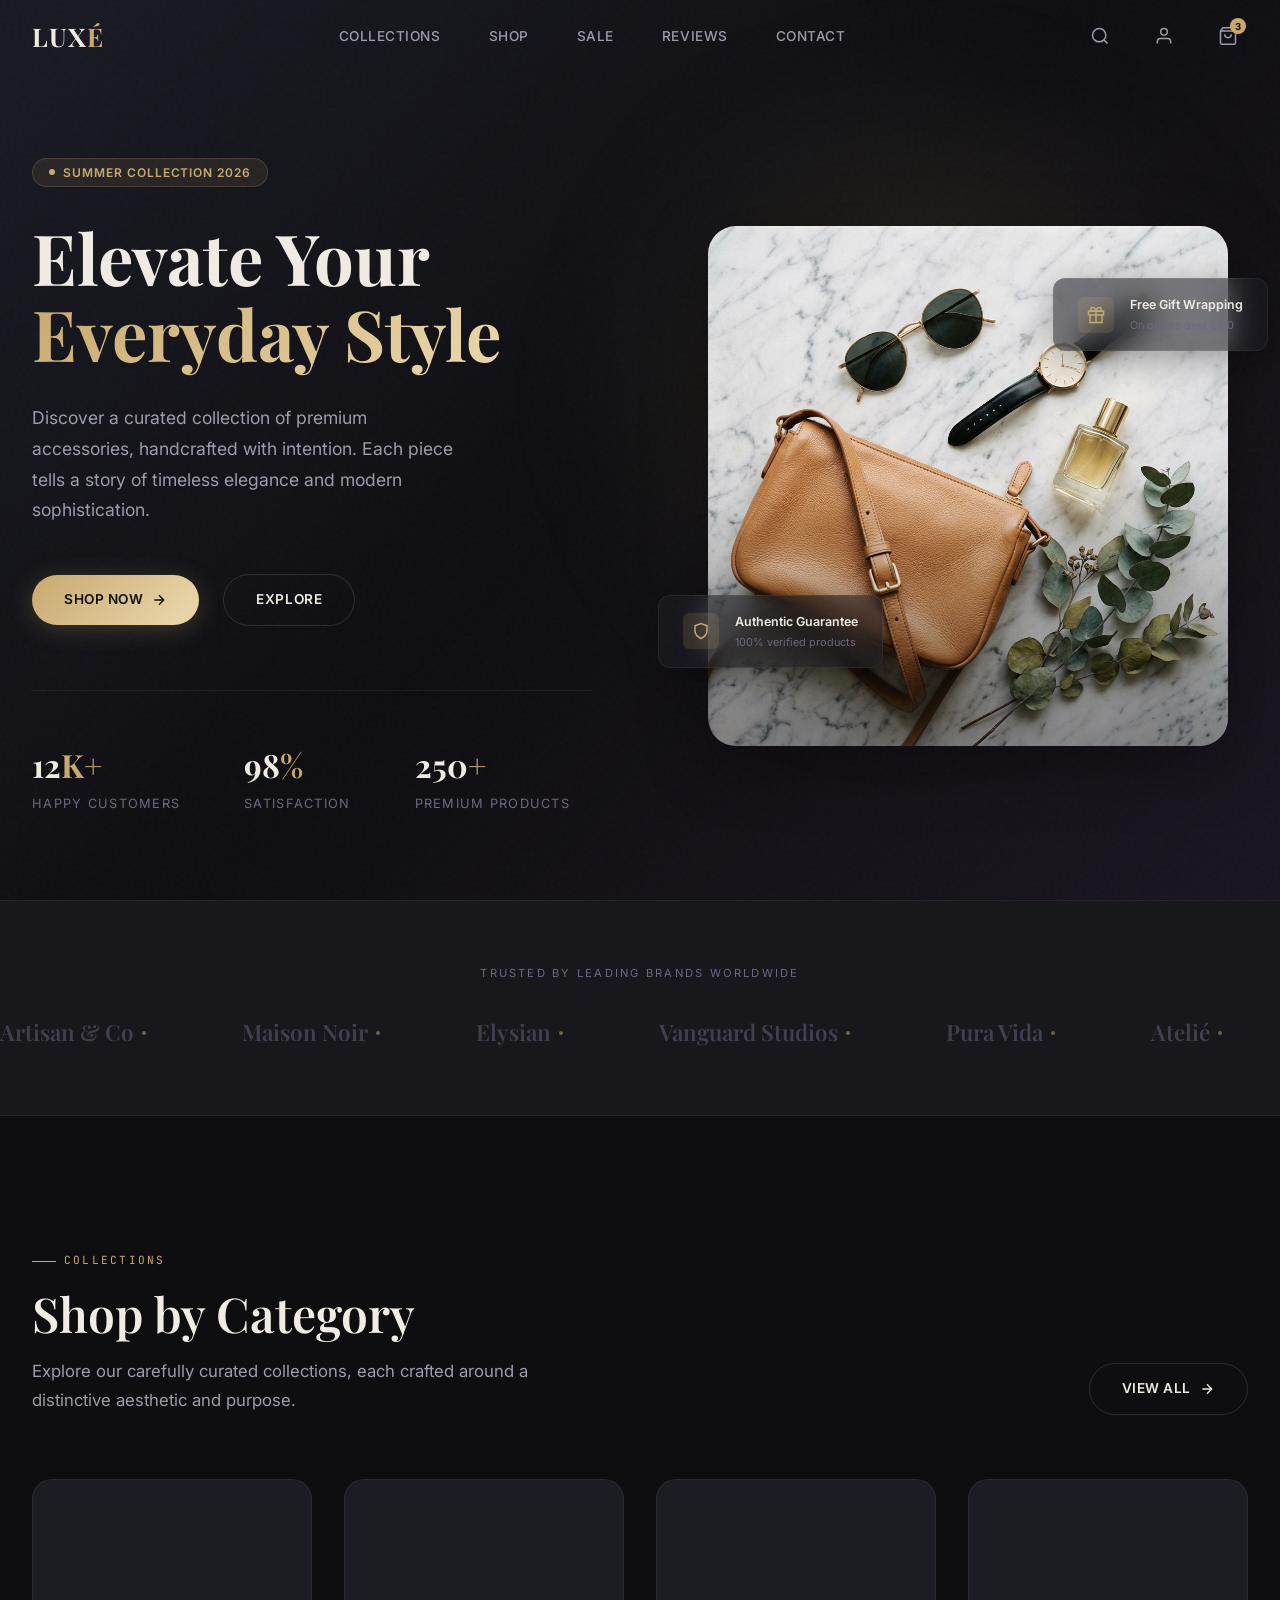
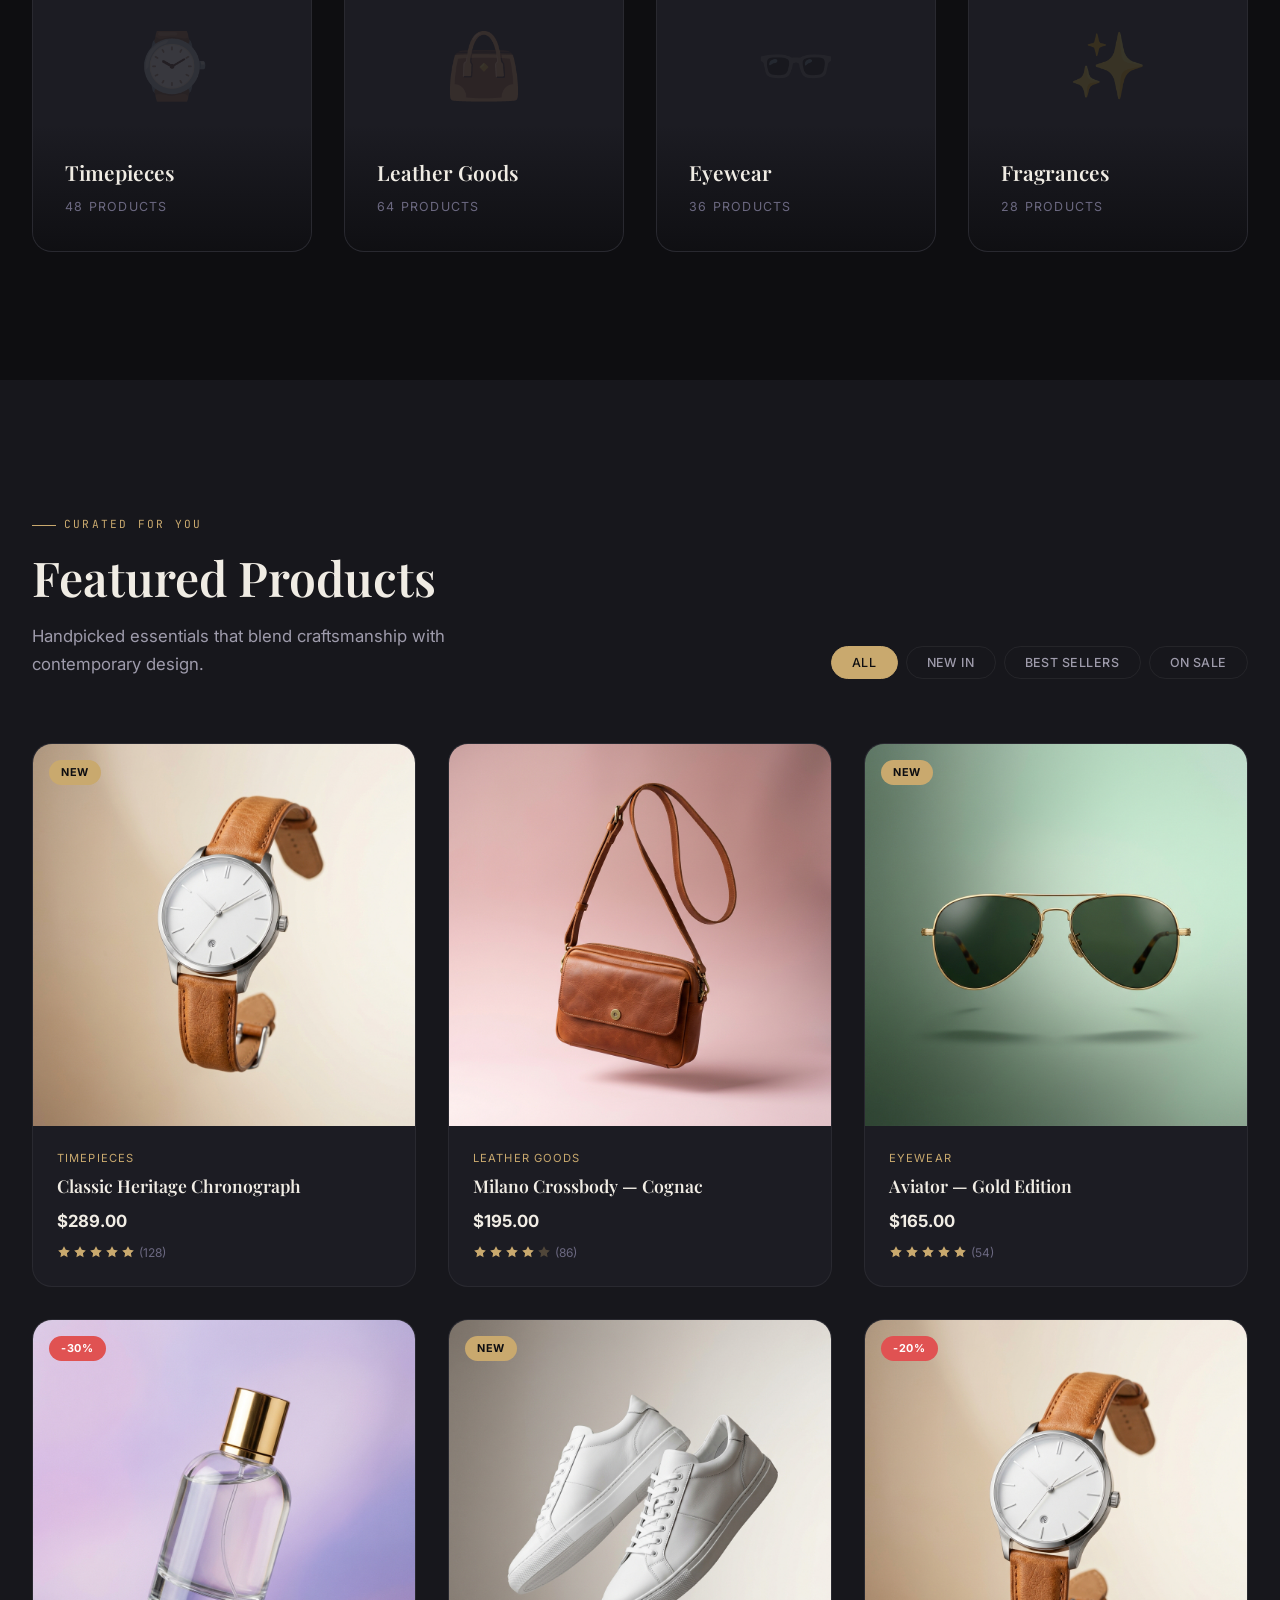
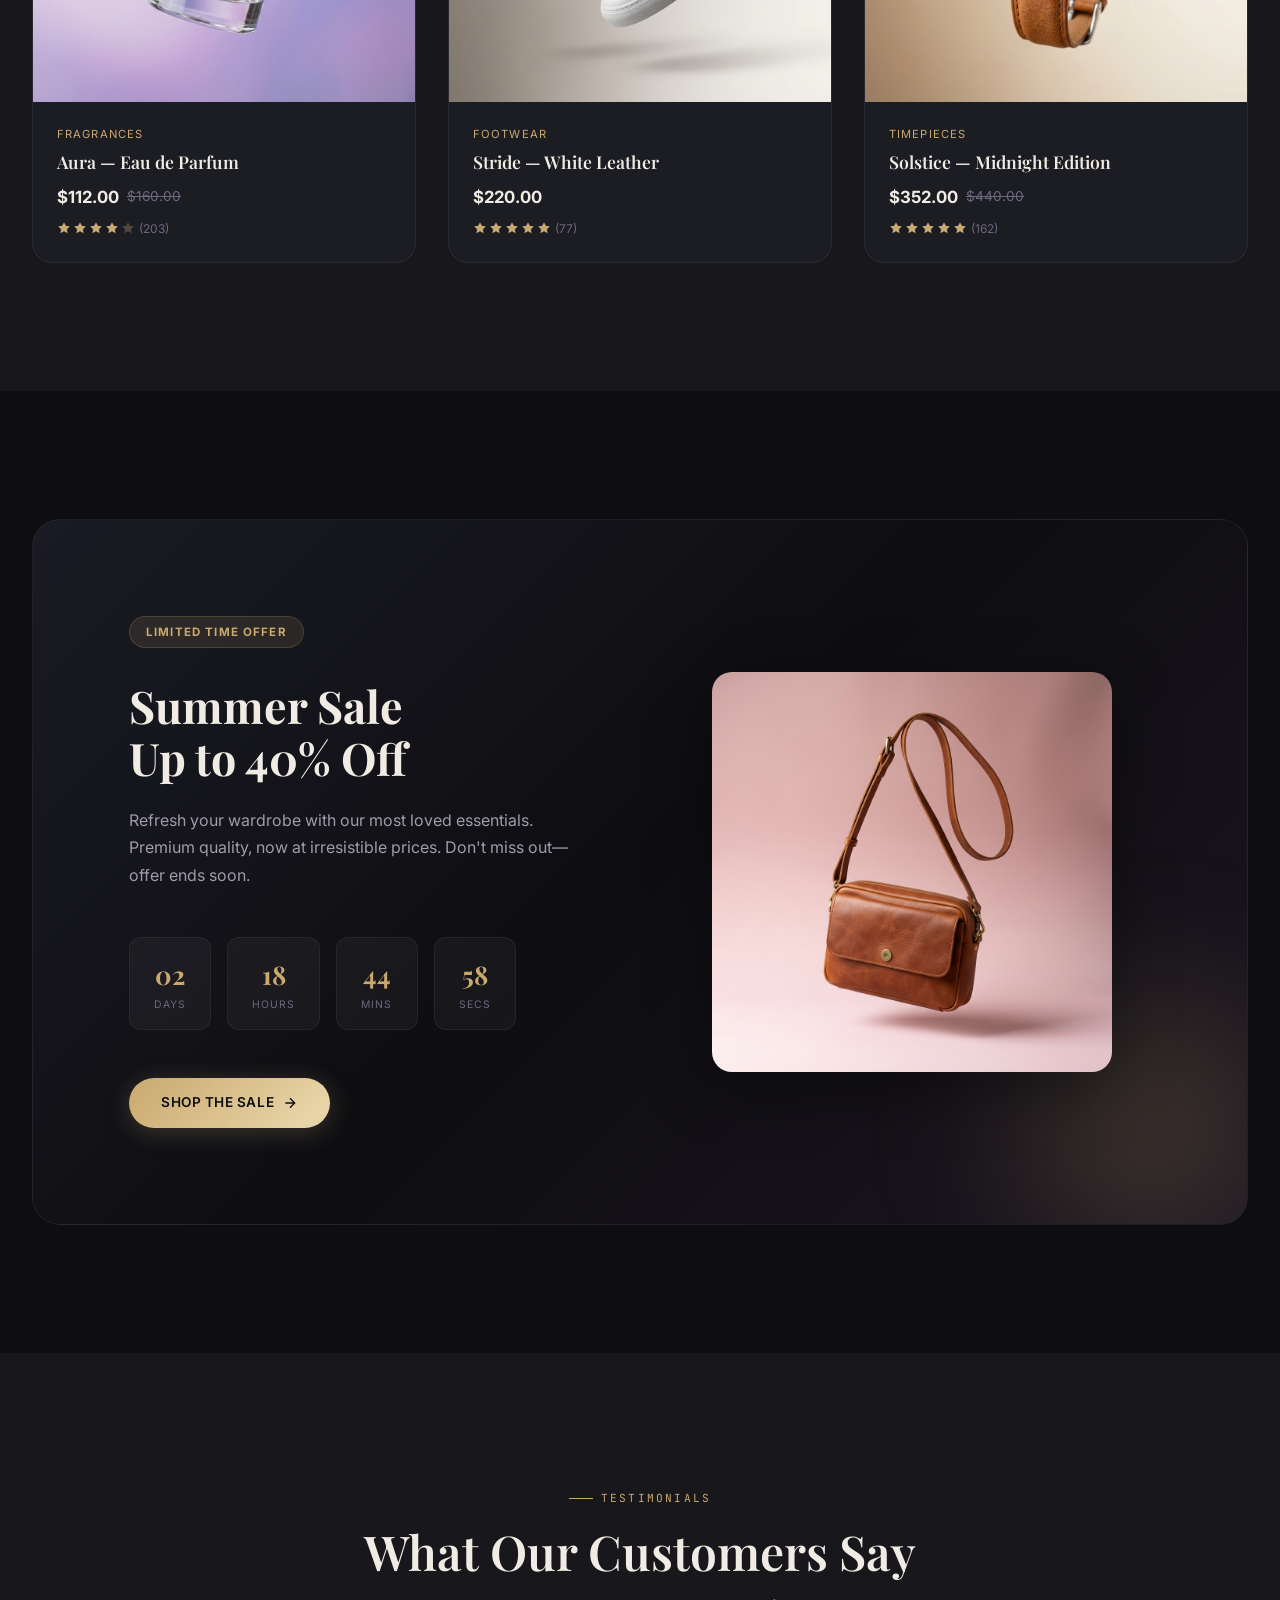
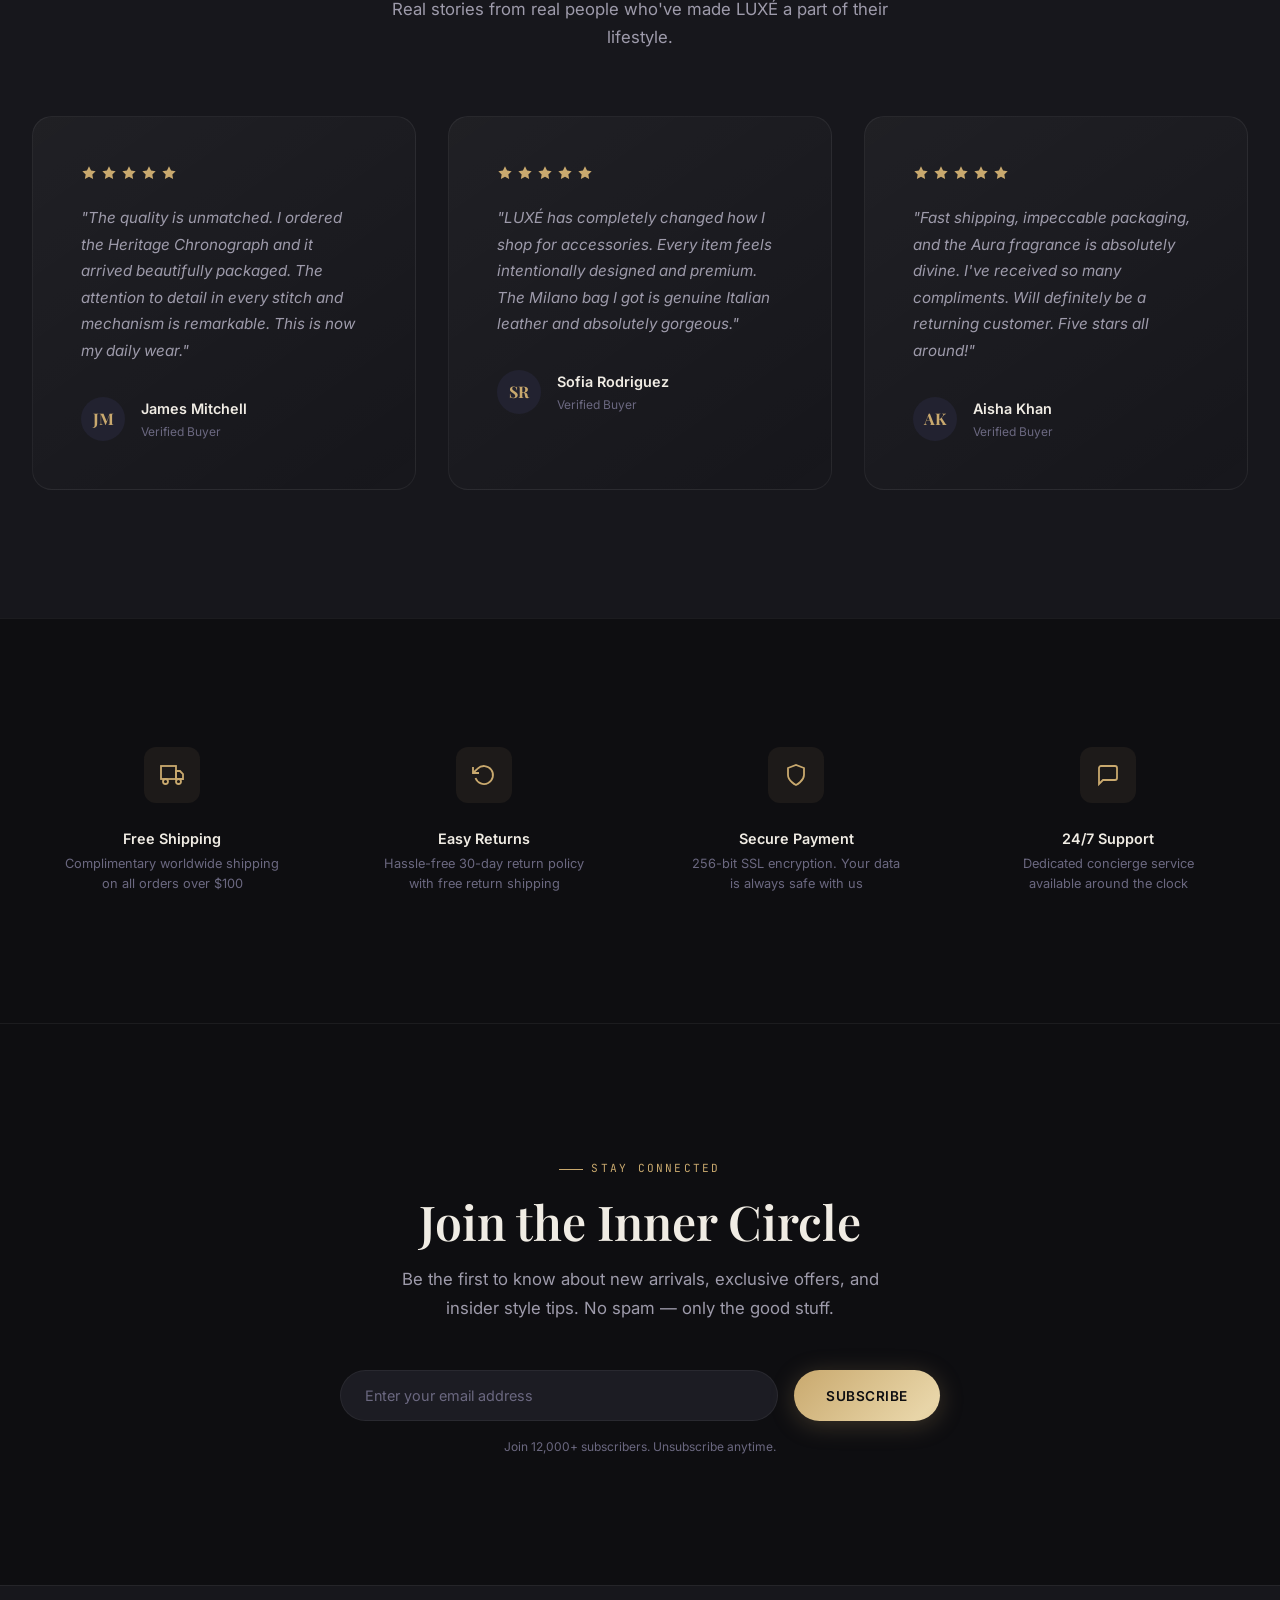
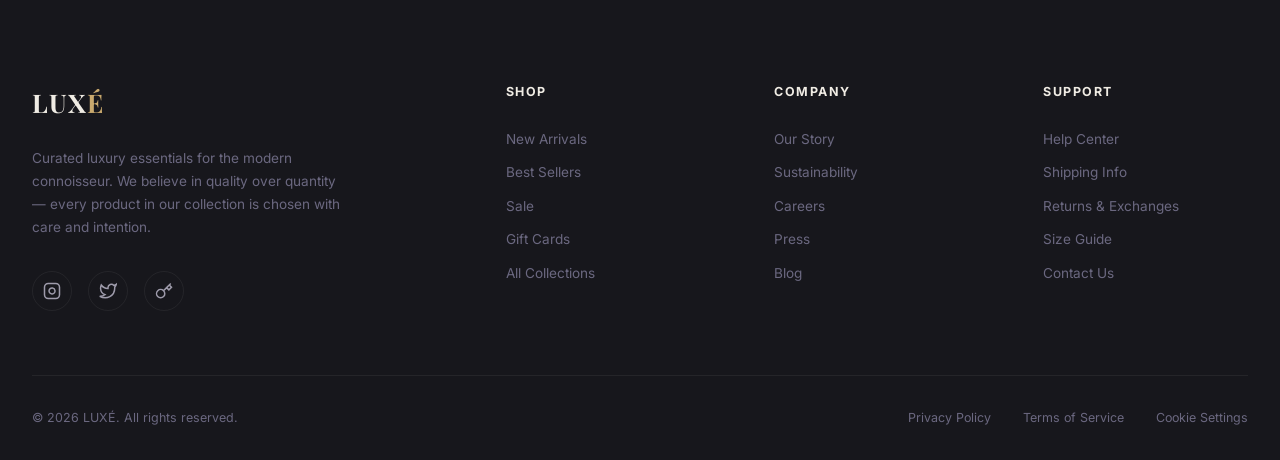
==== index.html @ 9c64583c "landing page" ====
<!DOCTYPE html>
<html lang="en">
<head>
  <meta charset="UTF-8" />
  <meta name="viewport" content="width=device-width, initial-scale=1.0" />
  <title>LUXÉ — Curated Premium Lifestyle Store</title>
  <meta name="description" content="Discover handpicked luxury essentials. Premium watches, bags, eyewear, fragrances & more — curated for the modern connoisseur." />

  <!-- Google Fonts -->
  <link rel="preconnect" href="https://fonts.googleapis.com" />
  <link rel="preconnect" href="https://fonts.gstatic.com" crossorigin />
  <link href="https://fonts.googleapis.com/css2?family=Inter:wght@300;400;500;600;700&family=Playfair+Display:ital,wght@0,400;0,600;0,700;1,400&family=JetBrains+Mono:wght@400;500&display=swap" rel="stylesheet" />

  <link rel="stylesheet" href="styles.css" />
</head>
<body>

  <!-- ===== NAVIGATION ===== -->
  <nav class="navbar" id="navbar">
    <div class="container">
      <a href="#" class="nav-logo" id="nav-logo">LUX<span>É</span></a>

      <ul class="nav-links" id="nav-links">
        <li><a href="#">Collections</a></li>
        <li><a href="#">Shop</a></li>
        <li><a href="#">Sale</a></li>
        <li><a href="#">Reviews</a></li>
        <li><a href="#">Contact</a></li>
      </ul>

      <div class="nav-actions">
        <button class="nav-icon-btn" id="search-btn" aria-label="Search">
          <svg viewBox="0 0 24 24"><circle cx="11" cy="11" r="8"/><line x1="21" y1="21" x2="16.65" y2="16.65"/></svg>
        </button>
        <button class="nav-icon-btn" id="account-btn" aria-label="Account">
          <svg viewBox="0 0 24 24"><path d="M20 21v-2a4 4 0 0 0-4-4H8a4 4 0 0 0-4 4v2"/><circle cx="12" cy="7" r="4"/></svg>
        </button>
        <button class="nav-icon-btn" id="cart-btn" aria-label="Cart">
          <svg viewBox="0 0 24 24"><path d="M6 2L3 6v14a2 2 0 0 0 2 2h14a2 2 0 0 0 2-2V6l-3-4z"/><line x1="3" y1="6" x2="21" y2="6"/><path d="M16 10a4 4 0 0 1-8 0"/></svg>
          <span class="cart-badge">3</span>
        </button>
        <button class="nav-mobile-toggle" id="mobile-toggle" aria-label="Menu">
          <span></span><span></span><span></span>
        </button>
      </div>
    </div>
  </nav>

  <!-- ===== HERO ===== -->
  <section class="hero" id="hero">
    <div class="container">
      <div class="hero-content">
        <div class="hero-badge">
          <span class="dot"></span>
          Summer Collection 2026
        </div>
        <h1 class="hero-title">
          Elevate Your<br/>
          <span class="accent">Everyday Style</span>
        </h1>
        <p class="hero-description">
          Discover a curated collection of premium accessories, handcrafted with intention. Each piece tells a story of timeless elegance and modern sophistication.
        </p>
        <div class="hero-actions">
          <a href="#products" class="btn btn-primary" id="hero-shop-btn">
            Shop Now
            <svg viewBox="0 0 24 24"><line x1="5" y1="12" x2="19" y2="12"/><polyline points="12 5 19 12 12 19"/></svg>
          </a>
          <a href="#categories" class="btn btn-secondary" id="hero-explore-btn">Explore</a>
        </div>
        <div class="hero-stats">
          <div>
            <div class="hero-stat-value">12<span>K+</span></div>
            <div class="hero-stat-label">Happy Customers</div>
          </div>
          <div>
            <div class="hero-stat-value">98<span>%</span></div>
            <div class="hero-stat-label">Satisfaction</div>
          </div>
          <div>
            <div class="hero-stat-value">250<span>+</span></div>
            <div class="hero-stat-label">Premium Products</div>
          </div>
        </div>
      </div>

      <div class="hero-image">
        <div class="hero-image-wrapper">
          <img src="images/hero-banner.png" alt="Curated luxury accessories flat lay on marble" />
        </div>
        <div class="hero-float-card card-1">
          <div class="float-card-icon">
            <svg viewBox="0 0 24 24"><path d="M12 22s8-4 8-10V5l-8-3-8 3v7c0 6 8 10 8 10z"/></svg>
          </div>
          <div>
            <div class="float-card-text">Authentic Guarantee</div>
            <div class="float-card-sub">100% verified products</div>
          </div>
        </div>
        <div class="hero-float-card card-2">
          <div class="float-card-icon">
            <svg viewBox="0 0 24 24"><polyline points="20 12 20 22 4 22 4 12"/><rect x="2" y="7" width="20" height="5"/><line x1="12" y1="22" x2="12" y2="7"/><path d="M12 7H7.5a2.5 2.5 0 0 1 0-5C11 2 12 7 12 7z"/><path d="M12 7h4.5a2.5 2.5 0 0 0 0-5C13 2 12 7 12 7z"/></svg>
          </div>
          <div>
            <div class="float-card-text">Free Gift Wrapping</div>
            <div class="float-card-sub">On orders over $150</div>
          </div>
        </div>
      </div>
    </div>
  </section>

  <!-- ===== BRAND STRIP ===== -->
  <section class="brand-strip">
    <div class="brand-strip-label">Trusted by leading brands worldwide</div>
    <div class="marquee-wrapper">
      <div class="marquee">
        <span class="brand-item">Artisan & Co <span class="brand-dot"></span></span>
        <span class="brand-item">Maison Noir <span class="brand-dot"></span></span>
        <span class="brand-item">Elysian <span class="brand-dot"></span></span>
        <span class="brand-item">Vanguard Studios <span class="brand-dot"></span></span>
        <span class="brand-item">Pura Vida <span class="brand-dot"></span></span>
        <span class="brand-item">Atelié <span class="brand-dot"></span></span>
        <span class="brand-item">Nordström <span class="brand-dot"></span></span>
        <span class="brand-item">Crafted Heritage <span class="brand-dot"></span></span>
        <!-- Duplicate for seamless loop -->
        <span class="brand-item">Artisan & Co <span class="brand-dot"></span></span>
        <span class="brand-item">Maison Noir <span class="brand-dot"></span></span>
        <span class="brand-item">Elysian <span class="brand-dot"></span></span>
        <span class="brand-item">Vanguard Studios <span class="brand-dot"></span></span>
        <span class="brand-item">Pura Vida <span class="brand-dot"></span></span>
        <span class="brand-item">Atelié <span class="brand-dot"></span></span>
        <span class="brand-item">Nordström <span class="brand-dot"></span></span>
        <span class="brand-item">Crafted Heritage <span class="brand-dot"></span></span>
      </div>
    </div>
  </section>

  <!-- ===== CATEGORIES ===== -->
  <section class="categories" id="categories">
    <div class="container">
      <div class="categories-header reveal">
        <div>
          <span class="section-eyebrow">Collections</span>
          <h2 class="section-title">Shop by Category</h2>
          <p class="section-subtitle">Explore our carefully curated collections, each crafted around a distinctive aesthetic and purpose.</p>
        </div>
        <a href="#" class="btn btn-secondary" id="view-all-categories-btn">
          View All
          <svg viewBox="0 0 24 24"><line x1="5" y1="12" x2="19" y2="12"/><polyline points="12 5 19 12 12 19"/></svg>
        </a>
      </div>
      <div class="categories-grid reveal-stagger">
        <div class="category-card" id="cat-timepieces">
          <div class="category-card-bg"><span class="category-icon">⌚</span></div>
          <div class="category-card-content">
            <h3 class="category-card-title">Timepieces</h3>
            <span class="category-card-count">48 Products</span>
          </div>
          <div class="category-card-arrow">
            <svg viewBox="0 0 24 24"><line x1="7" y1="17" x2="17" y2="7"/><polyline points="7 7 17 7 17 17"/></svg>
          </div>
        </div>
        <div class="category-card" id="cat-bags">
          <div class="category-card-bg"><span class="category-icon">👜</span></div>
          <div class="category-card-content">
            <h3 class="category-card-title">Leather Goods</h3>
            <span class="category-card-count">64 Products</span>
          </div>
          <div class="category-card-arrow">
            <svg viewBox="0 0 24 24"><line x1="7" y1="17" x2="17" y2="7"/><polyline points="7 7 17 7 17 17"/></svg>
          </div>
        </div>
        <div class="category-card" id="cat-eyewear">
          <div class="category-card-bg"><span class="category-icon">🕶️</span></div>
          <div class="category-card-content">
            <h3 class="category-card-title">Eyewear</h3>
            <span class="category-card-count">36 Products</span>
          </div>
          <div class="category-card-arrow">
            <svg viewBox="0 0 24 24"><line x1="7" y1="17" x2="17" y2="7"/><polyline points="7 7 17 7 17 17"/></svg>
          </div>
        </div>
        <div class="category-card" id="cat-fragrance">
          <div class="category-card-bg"><span class="category-icon">✨</span></div>
          <div class="category-card-content">
            <h3 class="category-card-title">Fragrances</h3>
            <span class="category-card-count">28 Products</span>
          </div>
          <div class="category-card-arrow">
            <svg viewBox="0 0 24 24"><line x1="7" y1="17" x2="17" y2="7"/><polyline points="7 7 17 7 17 17"/></svg>
          </div>
        </div>
      </div>
    </div>
  </section>

  <!-- ===== FEATURED PRODUCTS ===== -->
  <section class="products" id="products">
    <div class="container">
      <div class="products-header reveal">
        <div>
          <span class="section-eyebrow">Curated for You</span>
          <h2 class="section-title">Featured Products</h2>
          <p class="section-subtitle">Handpicked essentials that blend craftsmanship with contemporary design.</p>
        </div>
        <div class="products-filters">
          <button class="filter-btn active" id="filter-all" data-filter="all">All</button>
          <button class="filter-btn" id="filter-new" data-filter="new">New In</button>
          <button class="filter-btn" id="filter-best" data-filter="best">Best Sellers</button>
          <button class="filter-btn" id="filter-sale" data-filter="sale">On Sale</button>
        </div>
      </div>

      <div class="products-grid reveal-stagger" id="products-grid">
        <!-- Product 1: Watch -->
        <div class="product-card" data-category="new best" id="product-1">
          <div class="product-image">
            <img src="images/product-watch.png" alt="Classic Heritage Chronograph watch with tan leather strap" />
            <span class="product-badge new">New</span>
            <button class="product-wishlist" aria-label="Add to wishlist">
              <svg viewBox="0 0 24 24"><path d="M20.84 4.61a5.5 5.5 0 0 0-7.78 0L12 5.67l-1.06-1.06a5.5 5.5 0 0 0-7.78 7.78l1.06 1.06L12 21.23l7.78-7.78 1.06-1.06a5.5 5.5 0 0 0 0-7.78z"/></svg>
            </button>
            <div class="product-quick-add">
              <button id="quick-add-1">Quick Add to Cart</button>
            </div>
          </div>
          <div class="product-info">
            <div class="product-category">Timepieces</div>
            <h3 class="product-name">Classic Heritage Chronograph</h3>
            <div class="product-price-row">
              <span class="product-price">$289.00</span>
            </div>
            <div class="product-rating">
              <div class="product-stars">
                <svg viewBox="0 0 24 24"><polygon points="12 2 15.09 8.26 22 9.27 17 14.14 18.18 21.02 12 17.77 5.82 21.02 7 14.14 2 9.27 8.91 8.26 12 2"/></svg>
                <svg viewBox="0 0 24 24"><polygon points="12 2 15.09 8.26 22 9.27 17 14.14 18.18 21.02 12 17.77 5.82 21.02 7 14.14 2 9.27 8.91 8.26 12 2"/></svg>
                <svg viewBox="0 0 24 24"><polygon points="12 2 15.09 8.26 22 9.27 17 14.14 18.18 21.02 12 17.77 5.82 21.02 7 14.14 2 9.27 8.91 8.26 12 2"/></svg>
                <svg viewBox="0 0 24 24"><polygon points="12 2 15.09 8.26 22 9.27 17 14.14 18.18 21.02 12 17.77 5.82 21.02 7 14.14 2 9.27 8.91 8.26 12 2"/></svg>
                <svg viewBox="0 0 24 24"><polygon points="12 2 15.09 8.26 22 9.27 17 14.14 18.18 21.02 12 17.77 5.82 21.02 7 14.14 2 9.27 8.91 8.26 12 2"/></svg>
              </div>
              <span class="product-review-count">(128)</span>
            </div>
          </div>
        </div>

        <!-- Product 2: Bag -->
        <div class="product-card" data-category="best" id="product-2">
          <div class="product-image">
            <img src="images/product-bag.png" alt="Milano crossbody leather bag in cognac" />
            <button class="product-wishlist" aria-label="Add to wishlist">
              <svg viewBox="0 0 24 24"><path d="M20.84 4.61a5.5 5.5 0 0 0-7.78 0L12 5.67l-1.06-1.06a5.5 5.5 0 0 0-7.78 7.78l1.06 1.06L12 21.23l7.78-7.78 1.06-1.06a5.5 5.5 0 0 0 0-7.78z"/></svg>
            </button>
            <div class="product-quick-add">
              <button id="quick-add-2">Quick Add to Cart</button>
            </div>
          </div>
          <div class="product-info">
            <div class="product-category">Leather Goods</div>
            <h3 class="product-name">Milano Crossbody — Cognac</h3>
            <div class="product-price-row">
              <span class="product-price">$195.00</span>
            </div>
            <div class="product-rating">
              <div class="product-stars">
                <svg viewBox="0 0 24 24"><polygon points="12 2 15.09 8.26 22 9.27 17 14.14 18.18 21.02 12 17.77 5.82 21.02 7 14.14 2 9.27 8.91 8.26 12 2"/></svg>
                <svg viewBox="0 0 24 24"><polygon points="12 2 15.09 8.26 22 9.27 17 14.14 18.18 21.02 12 17.77 5.82 21.02 7 14.14 2 9.27 8.91 8.26 12 2"/></svg>
                <svg viewBox="0 0 24 24"><polygon points="12 2 15.09 8.26 22 9.27 17 14.14 18.18 21.02 12 17.77 5.82 21.02 7 14.14 2 9.27 8.91 8.26 12 2"/></svg>
                <svg viewBox="0 0 24 24"><polygon points="12 2 15.09 8.26 22 9.27 17 14.14 18.18 21.02 12 17.77 5.82 21.02 7 14.14 2 9.27 8.91 8.26 12 2"/></svg>
                <svg viewBox="0 0 24 24" style="opacity:0.3"><polygon points="12 2 15.09 8.26 22 9.27 17 14.14 18.18 21.02 12 17.77 5.82 21.02 7 14.14 2 9.27 8.91 8.26 12 2"/></svg>
              </div>
              <span class="product-review-count">(86)</span>
            </div>
          </div>
        </div>

        <!-- Product 3: Sunglasses -->
        <div class="product-card" data-category="new" id="product-3">
          <div class="product-image">
            <img src="images/product-sunglasses.png" alt="Aviator gold-rimmed sunglasses" />
            <span class="product-badge new">New</span>
            <button class="product-wishlist" aria-label="Add to wishlist">
              <svg viewBox="0 0 24 24"><path d="M20.84 4.61a5.5 5.5 0 0 0-7.78 0L12 5.67l-1.06-1.06a5.5 5.5 0 0 0-7.78 7.78l1.06 1.06L12 21.23l7.78-7.78 1.06-1.06a5.5 5.5 0 0 0 0-7.78z"/></svg>
            </button>
            <div class="product-quick-add">
              <button id="quick-add-3">Quick Add to Cart</button>
            </div>
          </div>
          <div class="product-info">
            <div class="product-category">Eyewear</div>
            <h3 class="product-name">Aviator — Gold Edition</h3>
            <div class="product-price-row">
              <span class="product-price">$165.00</span>
            </div>
            <div class="product-rating">
              <div class="product-stars">
                <svg viewBox="0 0 24 24"><polygon points="12 2 15.09 8.26 22 9.27 17 14.14 18.18 21.02 12 17.77 5.82 21.02 7 14.14 2 9.27 8.91 8.26 12 2"/></svg>
                <svg viewBox="0 0 24 24"><polygon points="12 2 15.09 8.26 22 9.27 17 14.14 18.18 21.02 12 17.77 5.82 21.02 7 14.14 2 9.27 8.91 8.26 12 2"/></svg>
                <svg viewBox="0 0 24 24"><polygon points="12 2 15.09 8.26 22 9.27 17 14.14 18.18 21.02 12 17.77 5.82 21.02 7 14.14 2 9.27 8.91 8.26 12 2"/></svg>
                <svg viewBox="0 0 24 24"><polygon points="12 2 15.09 8.26 22 9.27 17 14.14 18.18 21.02 12 17.77 5.82 21.02 7 14.14 2 9.27 8.91 8.26 12 2"/></svg>
                <svg viewBox="0 0 24 24"><polygon points="12 2 15.09 8.26 22 9.27 17 14.14 18.18 21.02 12 17.77 5.82 21.02 7 14.14 2 9.27 8.91 8.26 12 2"/></svg>
              </div>
              <span class="product-review-count">(54)</span>
            </div>
          </div>
        </div>

        <!-- Product 4: Perfume -->
        <div class="product-card" data-category="sale best" id="product-4">
          <div class="product-image">
            <img src="images/product-perfume.png" alt="Aura eau de parfum bottle" />
            <span class="product-badge sale">-30%</span>
            <button class="product-wishlist" aria-label="Add to wishlist">
              <svg viewBox="0 0 24 24"><path d="M20.84 4.61a5.5 5.5 0 0 0-7.78 0L12 5.67l-1.06-1.06a5.5 5.5 0 0 0-7.78 7.78l1.06 1.06L12 21.23l7.78-7.78 1.06-1.06a5.5 5.5 0 0 0 0-7.78z"/></svg>
            </button>
            <div class="product-quick-add">
              <button id="quick-add-4">Quick Add to Cart</button>
            </div>
          </div>
          <div class="product-info">
            <div class="product-category">Fragrances</div>
            <h3 class="product-name">Aura — Eau de Parfum</h3>
            <div class="product-price-row">
              <span class="product-price">$112.00</span>
              <span class="product-price-original">$160.00</span>
            </div>
            <div class="product-rating">
              <div class="product-stars">
                <svg viewBox="0 0 24 24"><polygon points="12 2 15.09 8.26 22 9.27 17 14.14 18.18 21.02 12 17.77 5.82 21.02 7 14.14 2 9.27 8.91 8.26 12 2"/></svg>
                <svg viewBox="0 0 24 24"><polygon points="12 2 15.09 8.26 22 9.27 17 14.14 18.18 21.02 12 17.77 5.82 21.02 7 14.14 2 9.27 8.91 8.26 12 2"/></svg>
                <svg viewBox="0 0 24 24"><polygon points="12 2 15.09 8.26 22 9.27 17 14.14 18.18 21.02 12 17.77 5.82 21.02 7 14.14 2 9.27 8.91 8.26 12 2"/></svg>
                <svg viewBox="0 0 24 24"><polygon points="12 2 15.09 8.26 22 9.27 17 14.14 18.18 21.02 12 17.77 5.82 21.02 7 14.14 2 9.27 8.91 8.26 12 2"/></svg>
                <svg viewBox="0 0 24 24" style="opacity:0.3"><polygon points="12 2 15.09 8.26 22 9.27 17 14.14 18.18 21.02 12 17.77 5.82 21.02 7 14.14 2 9.27 8.91 8.26 12 2"/></svg>
              </div>
              <span class="product-review-count">(203)</span>
            </div>
          </div>
        </div>

        <!-- Product 5: Sneakers -->
        <div class="product-card" data-category="new best" id="product-5">
          <div class="product-image">
            <img src="images/product-sneakers.png" alt="Minimal white leather sneakers" />
            <span class="product-badge new">New</span>
            <button class="product-wishlist" aria-label="Add to wishlist">
              <svg viewBox="0 0 24 24"><path d="M20.84 4.61a5.5 5.5 0 0 0-7.78 0L12 5.67l-1.06-1.06a5.5 5.5 0 0 0-7.78 7.78l1.06 1.06L12 21.23l7.78-7.78 1.06-1.06a5.5 5.5 0 0 0 0-7.78z"/></svg>
            </button>
            <div class="product-quick-add">
              <button id="quick-add-5">Quick Add to Cart</button>
            </div>
          </div>
          <div class="product-info">
            <div class="product-category">Footwear</div>
            <h3 class="product-name">Stride — White Leather</h3>
            <div class="product-price-row">
              <span class="product-price">$220.00</span>
            </div>
            <div class="product-rating">
              <div class="product-stars">
                <svg viewBox="0 0 24 24"><polygon points="12 2 15.09 8.26 22 9.27 17 14.14 18.18 21.02 12 17.77 5.82 21.02 7 14.14 2 9.27 8.91 8.26 12 2"/></svg>
                <svg viewBox="0 0 24 24"><polygon points="12 2 15.09 8.26 22 9.27 17 14.14 18.18 21.02 12 17.77 5.82 21.02 7 14.14 2 9.27 8.91 8.26 12 2"/></svg>
                <svg viewBox="0 0 24 24"><polygon points="12 2 15.09 8.26 22 9.27 17 14.14 18.18 21.02 12 17.77 5.82 21.02 7 14.14 2 9.27 8.91 8.26 12 2"/></svg>
                <svg viewBox="0 0 24 24"><polygon points="12 2 15.09 8.26 22 9.27 17 14.14 18.18 21.02 12 17.77 5.82 21.02 7 14.14 2 9.27 8.91 8.26 12 2"/></svg>
                <svg viewBox="0 0 24 24"><polygon points="12 2 15.09 8.26 22 9.27 17 14.14 18.18 21.02 12 17.77 5.82 21.02 7 14.14 2 9.27 8.91 8.26 12 2"/></svg>
              </div>
              <span class="product-review-count">(77)</span>
            </div>
          </div>
        </div>

        <!-- Product 6: Watch 2 -->
        <div class="product-card" data-category="sale" id="product-6">
          <div class="product-image">
            <img src="images/product-watch.png" alt="Solstice midnight edition watch" />
            <span class="product-badge sale">-20%</span>
            <button class="product-wishlist" aria-label="Add to wishlist">
              <svg viewBox="0 0 24 24"><path d="M20.84 4.61a5.5 5.5 0 0 0-7.78 0L12 5.67l-1.06-1.06a5.5 5.5 0 0 0-7.78 7.78l1.06 1.06L12 21.23l7.78-7.78 1.06-1.06a5.5 5.5 0 0 0 0-7.78z"/></svg>
            </button>
            <div class="product-quick-add">
              <button id="quick-add-6">Quick Add to Cart</button>
            </div>
          </div>
          <div class="product-info">
            <div class="product-category">Timepieces</div>
            <h3 class="product-name">Solstice — Midnight Edition</h3>
            <div class="product-price-row">
              <span class="product-price">$352.00</span>
              <span class="product-price-original">$440.00</span>
            </div>
            <div class="product-rating">
              <div class="product-stars">
                <svg viewBox="0 0 24 24"><polygon points="12 2 15.09 8.26 22 9.27 17 14.14 18.18 21.02 12 17.77 5.82 21.02 7 14.14 2 9.27 8.91 8.26 12 2"/></svg>
                <svg viewBox="0 0 24 24"><polygon points="12 2 15.09 8.26 22 9.27 17 14.14 18.18 21.02 12 17.77 5.82 21.02 7 14.14 2 9.27 8.91 8.26 12 2"/></svg>
                <svg viewBox="0 0 24 24"><polygon points="12 2 15.09 8.26 22 9.27 17 14.14 18.18 21.02 12 17.77 5.82 21.02 7 14.14 2 9.27 8.91 8.26 12 2"/></svg>
                <svg viewBox="0 0 24 24"><polygon points="12 2 15.09 8.26 22 9.27 17 14.14 18.18 21.02 12 17.77 5.82 21.02 7 14.14 2 9.27 8.91 8.26 12 2"/></svg>
                <svg viewBox="0 0 24 24"><polygon points="12 2 15.09 8.26 22 9.27 17 14.14 18.18 21.02 12 17.77 5.82 21.02 7 14.14 2 9.27 8.91 8.26 12 2"/></svg>
              </div>
              <span class="product-review-count">(162)</span>
            </div>
          </div>
        </div>
      </div>
    </div>
  </section>

  <!-- ===== PROMO BANNER ===== -->
  <section class="promo-banner" id="promo">
    <div class="container">
      <div class="promo-banner-inner reveal">
        <div class="promo-content">
          <span class="promo-tag">Limited Time Offer</span>
          <h2 class="promo-title">Summer Sale<br/>Up to <span class="accent">40% Off</span></h2>
          <p class="promo-description">
            Refresh your wardrobe with our most loved essentials. Premium quality, now at irresistible prices. Don't miss out—offer ends soon.
          </p>
          <div class="promo-timer" id="countdown-timer">
            <div class="timer-block">
              <div class="timer-value" id="timer-days">02</div>
              <div class="timer-label">Days</div>
            </div>
            <div class="timer-block">
              <div class="timer-value" id="timer-hours">18</div>
              <div class="timer-label">Hours</div>
            </div>
            <div class="timer-block">
              <div class="timer-value" id="timer-mins">45</div>
              <div class="timer-label">Mins</div>
            </div>
            <div class="timer-block">
              <div class="timer-value" id="timer-secs">30</div>
              <div class="timer-label">Secs</div>
            </div>
          </div>
          <a href="#products" class="btn btn-primary" id="promo-shop-btn">
            Shop the Sale
            <svg viewBox="0 0 24 24"><line x1="5" y1="12" x2="19" y2="12"/><polyline points="12 5 19 12 12 19"/></svg>
          </a>
        </div>
        <div class="promo-image">
          <img src="images/product-bag.png" alt="Featured sale product" />
        </div>
      </div>
    </div>
  </section>

  <!-- ===== TESTIMONIALS ===== -->
  <section class="testimonials" id="testimonials">
    <div class="container">
      <div class="testimonials-header reveal">
        <span class="section-eyebrow">Testimonials</span>
        <h2 class="section-title">What Our Customers Say</h2>
        <p class="section-subtitle">Real stories from real people who've made LUXÉ a part of their lifestyle.</p>
      </div>
      <div class="testimonials-grid reveal-stagger">
        <div class="testimonial-card" id="testimonial-1">
          <div class="testimonial-stars">
            <svg viewBox="0 0 24 24"><polygon points="12 2 15.09 8.26 22 9.27 17 14.14 18.18 21.02 12 17.77 5.82 21.02 7 14.14 2 9.27 8.91 8.26 12 2"/></svg>
            <svg viewBox="0 0 24 24"><polygon points="12 2 15.09 8.26 22 9.27 17 14.14 18.18 21.02 12 17.77 5.82 21.02 7 14.14 2 9.27 8.91 8.26 12 2"/></svg>
            <svg viewBox="0 0 24 24"><polygon points="12 2 15.09 8.26 22 9.27 17 14.14 18.18 21.02 12 17.77 5.82 21.02 7 14.14 2 9.27 8.91 8.26 12 2"/></svg>
            <svg viewBox="0 0 24 24"><polygon points="12 2 15.09 8.26 22 9.27 17 14.14 18.18 21.02 12 17.77 5.82 21.02 7 14.14 2 9.27 8.91 8.26 12 2"/></svg>
            <svg viewBox="0 0 24 24"><polygon points="12 2 15.09 8.26 22 9.27 17 14.14 18.18 21.02 12 17.77 5.82 21.02 7 14.14 2 9.27 8.91 8.26 12 2"/></svg>
          </div>
          <p class="testimonial-text">"The quality is unmatched. I ordered the Heritage Chronograph and it arrived beautifully packaged. The attention to detail in every stitch and mechanism is remarkable. This is now my daily wear."</p>
          <div class="testimonial-author">
            <div class="testimonial-avatar">JM</div>
            <div>
              <div class="testimonial-author-name">James Mitchell</div>
              <div class="testimonial-author-title">Verified Buyer</div>
            </div>
          </div>
        </div>

        <div class="testimonial-card" id="testimonial-2">
          <div class="testimonial-stars">
            <svg viewBox="0 0 24 24"><polygon points="12 2 15.09 8.26 22 9.27 17 14.14 18.18 21.02 12 17.77 5.82 21.02 7 14.14 2 9.27 8.91 8.26 12 2"/></svg>
            <svg viewBox="0 0 24 24"><polygon points="12 2 15.09 8.26 22 9.27 17 14.14 18.18 21.02 12 17.77 5.82 21.02 7 14.14 2 9.27 8.91 8.26 12 2"/></svg>
            <svg viewBox="0 0 24 24"><polygon points="12 2 15.09 8.26 22 9.27 17 14.14 18.18 21.02 12 17.77 5.82 21.02 7 14.14 2 9.27 8.91 8.26 12 2"/></svg>
            <svg viewBox="0 0 24 24"><polygon points="12 2 15.09 8.26 22 9.27 17 14.14 18.18 21.02 12 17.77 5.82 21.02 7 14.14 2 9.27 8.91 8.26 12 2"/></svg>
            <svg viewBox="0 0 24 24"><polygon points="12 2 15.09 8.26 22 9.27 17 14.14 18.18 21.02 12 17.77 5.82 21.02 7 14.14 2 9.27 8.91 8.26 12 2"/></svg>
          </div>
          <p class="testimonial-text">"LUXÉ has completely changed how I shop for accessories. Every item feels intentionally designed and premium. The Milano bag I got is genuine Italian leather and absolutely gorgeous."</p>
          <div class="testimonial-author">
            <div class="testimonial-avatar">SR</div>
            <div>
              <div class="testimonial-author-name">Sofia Rodriguez</div>
              <div class="testimonial-author-title">Verified Buyer</div>
            </div>
          </div>
        </div>

        <div class="testimonial-card" id="testimonial-3">
          <div class="testimonial-stars">
            <svg viewBox="0 0 24 24"><polygon points="12 2 15.09 8.26 22 9.27 17 14.14 18.18 21.02 12 17.77 5.82 21.02 7 14.14 2 9.27 8.91 8.26 12 2"/></svg>
            <svg viewBox="0 0 24 24"><polygon points="12 2 15.09 8.26 22 9.27 17 14.14 18.18 21.02 12 17.77 5.82 21.02 7 14.14 2 9.27 8.91 8.26 12 2"/></svg>
            <svg viewBox="0 0 24 24"><polygon points="12 2 15.09 8.26 22 9.27 17 14.14 18.18 21.02 12 17.77 5.82 21.02 7 14.14 2 9.27 8.91 8.26 12 2"/></svg>
            <svg viewBox="0 0 24 24"><polygon points="12 2 15.09 8.26 22 9.27 17 14.14 18.18 21.02 12 17.77 5.82 21.02 7 14.14 2 9.27 8.91 8.26 12 2"/></svg>
            <svg viewBox="0 0 24 24"><polygon points="12 2 15.09 8.26 22 9.27 17 14.14 18.18 21.02 12 17.77 5.82 21.02 7 14.14 2 9.27 8.91 8.26 12 2"/></svg>
          </div>
          <p class="testimonial-text">"Fast shipping, impeccable packaging, and the Aura fragrance is absolutely divine. I've received so many compliments. Will definitely be a returning customer. Five stars all around!"</p>
          <div class="testimonial-author">
            <div class="testimonial-avatar">AK</div>
            <div>
              <div class="testimonial-author-name">Aisha Khan</div>
              <div class="testimonial-author-title">Verified Buyer</div>
            </div>
          </div>
        </div>
      </div>
    </div>
  </section>

  <!-- ===== FEATURES / TRUST BAR ===== -->
  <section class="features" id="features">
    <div class="container">
      <div class="features-grid reveal-stagger">
        <div class="feature-item" id="feature-shipping">
          <div class="feature-icon">
            <svg viewBox="0 0 24 24"><rect x="1" y="3" width="15" height="13"/><polygon points="16 8 20 8 23 11 23 16 16 16 16 8"/><circle cx="5.5" cy="18.5" r="2.5"/><circle cx="18.5" cy="18.5" r="2.5"/></svg>
          </div>
          <h3 class="feature-title">Free Shipping</h3>
          <p class="feature-desc">Complimentary worldwide shipping on all orders over $100</p>
        </div>
        <div class="feature-item" id="feature-returns">
          <div class="feature-icon">
            <svg viewBox="0 0 24 24"><polyline points="1 4 1 10 7 10"/><path d="M3.51 15a9 9 0 1 0 2.13-9.36L1 10"/></svg>
          </div>
          <h3 class="feature-title">Easy Returns</h3>
          <p class="feature-desc">Hassle-free 30-day return policy with free return shipping</p>
        </div>
        <div class="feature-item" id="feature-secure">
          <div class="feature-icon">
            <svg viewBox="0 0 24 24"><path d="M12 22s8-4 8-10V5l-8-3-8 3v7c0 6 8 10 8 10z"/></svg>
          </div>
          <h3 class="feature-title">Secure Payment</h3>
          <p class="feature-desc">256-bit SSL encryption. Your data is always safe with us</p>
        </div>
        <div class="feature-item" id="feature-support">
          <div class="feature-icon">
            <svg viewBox="0 0 24 24"><path d="M21 15a2 2 0 0 1-2 2H7l-4 4V5a2 2 0 0 1 2-2h14a2 2 0 0 1 2 2z"/></svg>
          </div>
          <h3 class="feature-title">24/7 Support</h3>
          <p class="feature-desc">Dedicated concierge service available around the clock</p>
        </div>
      </div>
    </div>
  </section>

  <!-- ===== NEWSLETTER ===== -->
  <section class="newsletter" id="newsletter">
    <div class="container">
      <div class="newsletter-inner reveal">
        <span class="section-eyebrow">Stay Connected</span>
        <h2 class="section-title">Join the Inner Circle</h2>
        <p class="section-subtitle" style="margin: 0 auto;">Be the first to know about new arrivals, exclusive offers, and insider style tips. No spam — only the good stuff.</p>
        <form class="newsletter-form" id="newsletter-form">
          <input type="email" class="newsletter-input" id="newsletter-email" placeholder="Enter your email address" required />
          <button type="submit" class="btn btn-primary" id="newsletter-submit-btn">Subscribe</button>
        </form>
        <p class="newsletter-note">Join 12,000+ subscribers. Unsubscribe anytime.</p>
      </div>
    </div>
  </section>

  <!-- ===== FOOTER ===== -->
  <footer class="footer" id="footer">
    <div class="container">
      <div class="footer-grid">
        <div>
          <a href="#" class="nav-logo">LUX<span>É</span></a>
          <p class="footer-brand-description">
            Curated luxury essentials for the modern connoisseur. We believe in quality over quantity — every product in our collection is chosen with care and intention.
          </p>
          <div class="footer-social">
            <a href="#" class="footer-social-link" aria-label="Instagram" id="social-instagram">
              <svg viewBox="0 0 24 24"><rect x="2" y="2" width="20" height="20" rx="5" ry="5"/><path d="M16 11.37A4 4 0 1 1 12.63 8 4 4 0 0 1 16 11.37z"/><line x1="17.5" y1="6.5" x2="17.51" y2="6.5"/></svg>
            </a>
            <a href="#" class="footer-social-link" aria-label="Twitter" id="social-twitter">
              <svg viewBox="0 0 24 24"><path d="M23 3a10.9 10.9 0 0 1-3.14 1.53 4.48 4.48 0 0 0-7.86 3v1A10.66 10.66 0 0 1 3 4s-4 9 5 13a11.64 11.64 0 0 1-7 2c9 5 20 0 20-11.5a4.5 4.5 0 0 0-.08-.83A7.72 7.72 0 0 0 23 3z"/></svg>
            </a>
            <a href="#" class="footer-social-link" aria-label="Pinterest" id="social-pinterest">
              <svg viewBox="0 0 24 24"><path d="M21 2l-2 2m-7.61 7.61a5.5 5.5 0 1 1-7.778 7.778 5.5 5.5 0 0 1 7.777-7.777zm0 0L15.5 7.5m0 0l3 3L22 7l-3-3m-3.5 3.5L19 4"/></svg>
            </a>
          </div>
        </div>
        <div>
          <h4 class="footer-heading">Shop</h4>
          <ul class="footer-links">
            <li><a href="#">New Arrivals</a></li>
            <li><a href="#">Best Sellers</a></li>
            <li><a href="#">Sale</a></li>
            <li><a href="#">Gift Cards</a></li>
            <li><a href="#">All Collections</a></li>
          </ul>
        </div>
        <div>
          <h4 class="footer-heading">Company</h4>
          <ul class="footer-links">
            <li><a href="#">Our Story</a></li>
            <li><a href="#">Sustainability</a></li>
            <li><a href="#">Careers</a></li>
            <li><a href="#">Press</a></li>
            <li><a href="#">Blog</a></li>
          </ul>
        </div>
        <div>
          <h4 class="footer-heading">Support</h4>
          <ul class="footer-links">
            <li><a href="#">Help Center</a></li>
            <li><a href="#">Shipping Info</a></li>
            <li><a href="#">Returns & Exchanges</a></li>
            <li><a href="#">Size Guide</a></li>
            <li><a href="#">Contact Us</a></li>
          </ul>
        </div>
      </div>
      <div class="footer-bottom">
        <p class="footer-copyright">&copy; 2026 LUXÉ. All rights reserved.</p>
        <div class="footer-legal">
          <a href="#">Privacy Policy</a>
          <a href="#">Terms of Service</a>
          <a href="#">Cookie Settings</a>
        </div>
      </div>
    </div>
  </footer>

  <!-- Back to Top -->
  <button class="back-to-top" id="back-to-top" aria-label="Back to top">
    <svg viewBox="0 0 24 24"><polyline points="18 15 12 9 6 15"/></svg>
  </button>

  <script src="script.js"></script>
</body>
</html>
---- styles.css ----
/* ========================================
   LUXE — Premium E-Commerce Design System
   ======================================== */

/* ---------- CSS Custom Properties ---------- */
:root {
  /* Brand palette */
  --color-bg: #0e0e11;
  --color-bg-elevated: #17171c;
  --color-bg-card: #1c1c23;
  --color-bg-glass: rgba(28, 28, 35, 0.55);
  --color-surface: #222230;

  --color-text-primary: #f0ece4;
  --color-text-secondary: #9e9bab;
  --color-text-muted: #6b6880;

  --color-accent: #c9a96e;
  --color-accent-hover: #ddbf88;
  --color-accent-glow: rgba(201, 169, 110, 0.25);

  --color-border: rgba(255, 255, 255, 0.06);
  --color-border-hover: rgba(255, 255, 255, 0.12);

  /* Gradients */
  --gradient-hero: linear-gradient(135deg, #1a1a24 0%, #0e0e11 50%, #1b1520 100%);
  --gradient-accent: linear-gradient(135deg, #c9a96e 0%, #e8d5a8 50%, #c9a96e 100%);
  --gradient-card: linear-gradient(145deg, rgba(255,255,255,0.04) 0%, rgba(255,255,255,0) 100%);
  --gradient-glass: linear-gradient(135deg, rgba(255,255,255,0.08) 0%, rgba(255,255,255,0.02) 100%);

  /* Typography */
  --font-display: 'Playfair Display', Georgia, serif;
  --font-body: 'Inter', -apple-system, BlinkMacSystemFont, sans-serif;
  --font-mono: 'JetBrains Mono', monospace;

  /* Spacing */
  --space-xs: 0.25rem;
  --space-sm: 0.5rem;
  --space-md: 1rem;
  --space-lg: 1.5rem;
  --space-xl: 2rem;
  --space-2xl: 3rem;
  --space-3xl: 4rem;
  --space-4xl: 6rem;
  --space-5xl: 8rem;

  /* Border radius */
  --radius-sm: 6px;
  --radius-md: 12px;
  --radius-lg: 20px;
  --radius-xl: 28px;
  --radius-full: 9999px;

  /* Shadows */
  --shadow-sm: 0 2px 8px rgba(0,0,0,0.2);
  --shadow-md: 0 8px 32px rgba(0,0,0,0.3);
  --shadow-lg: 0 16px 64px rgba(0,0,0,0.4);
  --shadow-glow: 0 0 40px var(--color-accent-glow);

  /* Transitions */
  --ease-out: cubic-bezier(0.16, 1, 0.3, 1);
  --ease-in-out: cubic-bezier(0.65, 0, 0.35, 1);
  --duration-fast: 200ms;
  --duration-normal: 400ms;
  --duration-slow: 600ms;

  /* Layout */
  --container-max: 1280px;
  --nav-height: 72px;
}

/* ---------- Reset & Base ---------- */
*,
*::before,
*::after {
  margin: 0;
  padding: 0;
  box-sizing: border-box;
}

html {
  scroll-behavior: smooth;
  -webkit-font-smoothing: antialiased;
  -moz-osx-font-smoothing: grayscale;
}

body {
  font-family: var(--font-body);
  background-color: var(--color-bg);
  color: var(--color-text-primary);
  line-height: 1.6;
  overflow-x: hidden;
}

a {
  color: inherit;
  text-decoration: none;
}

ul, ol {
  list-style: none;
}

img {
  max-width: 100%;
  height: auto;
  display: block;
}

button {
  font-family: inherit;
  cursor: pointer;
  border: none;
  outline: none;
  background: none;
}

input {
  font-family: inherit;
  border: none;
  outline: none;
  background: none;
}

/* ---------- Utility ---------- */
.container {
  width: 100%;
  max-width: var(--container-max);
  margin: 0 auto;
  padding: 0 var(--space-xl);
}

.section-eyebrow {
  font-family: var(--font-mono);
  font-size: 0.7rem;
  letter-spacing: 0.2em;
  text-transform: uppercase;
  color: var(--color-accent);
  margin-bottom: var(--space-md);
  display: inline-flex;
  align-items: center;
  gap: var(--space-sm);
}

.section-eyebrow::before {
  content: '';
  display: inline-block;
  width: 24px;
  height: 1px;
  background: var(--color-accent);
}

.section-title {
  font-family: var(--font-display);
  font-size: clamp(2rem, 4vw, 3rem);
  font-weight: 600;
  line-height: 1.15;
  color: var(--color-text-primary);
  margin-bottom: var(--space-md);
}

.section-subtitle {
  font-size: 1.05rem;
  color: var(--color-text-secondary);
  max-width: 520px;
  line-height: 1.7;
}

/* ---------- Animated background grain ---------- */
body::before {
  content: '';
  position: fixed;
  inset: 0;
  z-index: 9999;
  pointer-events: none;
  opacity: 0.025;
  background-image: url("data:image/svg+xml,%3Csvg viewBox='0 0 256 256' xmlns='http://www.w3.org/2000/svg'%3E%3Cfilter id='noise'%3E%3CfeTurbulence type='fractalNoise' baseFrequency='0.9' numOctaves='4' stitchTiles='stitch'/%3E%3C/filter%3E%3Crect width='100%25' height='100%25' filter='url(%23noise)'/%3E%3C/svg%3E");
}

/* ========================================
   NAVIGATION
   ======================================== */
.navbar {
  position: fixed;
  top: 0;
  left: 0;
  right: 0;
  height: var(--nav-height);
  z-index: 1000;
  transition: background var(--duration-normal) var(--ease-out),
              box-shadow var(--duration-normal) var(--ease-out);
}

.navbar.scrolled {
  background: var(--color-bg-glass);
  backdrop-filter: blur(24px) saturate(1.4);
  -webkit-backdrop-filter: blur(24px) saturate(1.4);
  box-shadow: 0 1px 0 var(--color-border), var(--shadow-sm);
}

.navbar .container {
  display: flex;
  align-items: center;
  justify-content: space-between;
  height: 100%;
}

.nav-logo {
  font-family: var(--font-display);
  font-size: 1.6rem;
  font-weight: 700;
  letter-spacing: 0.04em;
  color: var(--color-text-primary);
  transition: opacity var(--duration-fast) var(--ease-out);
}

.nav-logo span {
  color: var(--color-accent);
}

.nav-logo:hover {
  opacity: 0.8;
}

.nav-links {
  display: flex;
  align-items: center;
  gap: var(--space-2xl);
}

.nav-links a {
  font-size: 0.85rem;
  font-weight: 500;
  letter-spacing: 0.04em;
  text-transform: uppercase;
  color: var(--color-text-secondary);
  position: relative;
  transition: color var(--duration-fast) var(--ease-out);
}

.nav-links a::after {
  content: '';
  position: absolute;
  bottom: -4px;
  left: 0;
  width: 0;
  height: 1.5px;
  background: var(--color-accent);
  transition: width var(--duration-normal) var(--ease-out);
}

.nav-links a:hover {
  color: var(--color-text-primary);
}

.nav-links a:hover::after {
  width: 100%;
}

.nav-actions {
  display: flex;
  align-items: center;
  gap: var(--space-lg);
}

.nav-icon-btn {
  position: relative;
  width: 40px;
  height: 40px;
  display: flex;
  align-items: center;
  justify-content: center;
  border-radius: var(--radius-full);
  color: var(--color-text-secondary);
  transition: color var(--duration-fast) var(--ease-out),
              background var(--duration-fast) var(--ease-out);
}

.nav-icon-btn:hover {
  color: var(--color-text-primary);
  background: rgba(255,255,255,0.06);
}

.nav-icon-btn svg {
  width: 20px;
  height: 20px;
  stroke: currentColor;
  stroke-width: 1.8;
  fill: none;
}

.cart-badge {
  position: absolute;
  top: 2px;
  right: 2px;
  width: 16px;
  height: 16px;
  background: var(--color-accent);
  color: var(--color-bg);
  font-size: 0.6rem;
  font-weight: 700;
  border-radius: var(--radius-full);
  display: flex;
  align-items: center;
  justify-content: center;
}

/* Mobile menu toggle */
.nav-mobile-toggle {
  display: none;
  flex-direction: column;
  gap: 5px;
  width: 24px;
  cursor: pointer;
}

.nav-mobile-toggle span {
  display: block;
  width: 100%;
  height: 2px;
  background: var(--color-text-primary);
  border-radius: 2px;
  transition: transform var(--duration-fast) var(--ease-out),
              opacity var(--duration-fast) var(--ease-out);
}

/* ========================================
   HERO SECTION
   ======================================== */
.hero {
  position: relative;
  min-height: 100vh;
  display: flex;
  align-items: center;
  background: var(--gradient-hero);
  overflow: hidden;
  padding-top: var(--nav-height);
}

.hero::before {
  content: '';
  position: absolute;
  width: 600px;
  height: 600px;
  border-radius: 50%;
  background: radial-gradient(circle, var(--color-accent-glow) 0%, transparent 70%);
  top: 10%;
  right: 5%;
  filter: blur(80px);
  pointer-events: none;
  animation: pulse-glow 6s ease-in-out infinite alternate;
}

@keyframes pulse-glow {
  0% { opacity: 0.4; transform: scale(1); }
  100% { opacity: 0.7; transform: scale(1.15); }
}

.hero .container {
  display: grid;
  grid-template-columns: 1fr 1fr;
  gap: var(--space-4xl);
  align-items: center;
  position: relative;
  z-index: 1;
}

.hero-content {
  padding: var(--space-3xl) 0;
}

.hero-badge {
  display: inline-flex;
  align-items: center;
  gap: var(--space-sm);
  padding: var(--space-xs) var(--space-md);
  background: rgba(201, 169, 110, 0.1);
  border: 1px solid rgba(201, 169, 110, 0.2);
  border-radius: var(--radius-full);
  font-size: 0.75rem;
  font-weight: 600;
  letter-spacing: 0.08em;
  text-transform: uppercase;
  color: var(--color-accent);
  margin-bottom: var(--space-xl);
  animation: fadeInUp 0.8s var(--ease-out) both;
}

.hero-badge .dot {
  width: 6px;
  height: 6px;
  background: var(--color-accent);
  border-radius: var(--radius-full);
  animation: blink 2s ease-in-out infinite;
}

@keyframes blink {
  0%, 100% { opacity: 1; }
  50% { opacity: 0.3; }
}

.hero-title {
  font-family: var(--font-display);
  font-size: clamp(2.8rem, 5.5vw, 4.5rem);
  font-weight: 700;
  line-height: 1.08;
  margin-bottom: var(--space-xl);
  animation: fadeInUp 0.8s var(--ease-out) 0.15s both;
}

.hero-title .accent {
  background: var(--gradient-accent);
  background-size: 200% auto;
  -webkit-background-clip: text;
  -webkit-text-fill-color: transparent;
  background-clip: text;
  animation: shimmer 4s linear infinite;
}

@keyframes shimmer {
  0% { background-position: 0% center; }
  100% { background-position: 200% center; }
}

.hero-description {
  font-size: 1.1rem;
  color: var(--color-text-secondary);
  line-height: 1.75;
  max-width: 440px;
  margin-bottom: var(--space-2xl);
  animation: fadeInUp 0.8s var(--ease-out) 0.3s both;
}

.hero-actions {
  display: flex;
  align-items: center;
  gap: var(--space-lg);
  animation: fadeInUp 0.8s var(--ease-out) 0.45s both;
}

.hero-stats {
  display: flex;
  gap: var(--space-3xl);
  margin-top: var(--space-3xl);
  padding-top: var(--space-2xl);
  border-top: 1px solid var(--color-border);
  animation: fadeInUp 0.8s var(--ease-out) 0.6s both;
}

.hero-stat-value {
  font-family: var(--font-display);
  font-size: 2rem;
  font-weight: 700;
  color: var(--color-text-primary);
}

.hero-stat-value span {
  color: var(--color-accent);
}

.hero-stat-label {
  font-size: 0.8rem;
  color: var(--color-text-muted);
  text-transform: uppercase;
  letter-spacing: 0.1em;
  margin-top: var(--space-xs);
}

.hero-image {
  position: relative;
  display: flex;
  align-items: center;
  justify-content: center;
  animation: fadeInUp 1s var(--ease-out) 0.3s both;
}

.hero-image-wrapper {
  position: relative;
  width: 100%;
  max-width: 520px;
  aspect-ratio: 1;
  border-radius: var(--radius-xl);
  overflow: hidden;
  box-shadow: var(--shadow-lg);
}

.hero-image-wrapper img {
  width: 100%;
  height: 100%;
  object-fit: cover;
  transition: transform var(--duration-slow) var(--ease-out);
}

.hero-image-wrapper:hover img {
  transform: scale(1.05);
}

.hero-image-wrapper::after {
  content: '';
  position: absolute;
  inset: 0;
  background: linear-gradient(to top, rgba(14,14,17,0.4) 0%, transparent 50%);
  pointer-events: none;
}

/* Floating accent cards on hero image */
.hero-float-card {
  position: absolute;
  background: var(--color-bg-glass);
  backdrop-filter: blur(16px);
  -webkit-backdrop-filter: blur(16px);
  border: 1px solid var(--color-border);
  border-radius: var(--radius-md);
  padding: var(--space-md) var(--space-lg);
  display: flex;
  align-items: center;
  gap: var(--space-md);
  box-shadow: var(--shadow-md);
  animation: float 5s ease-in-out infinite;
  z-index: 2;
}

.hero-float-card.card-1 {
  bottom: 15%;
  left: -30px;
  animation-delay: 0s;
}

.hero-float-card.card-2 {
  top: 10%;
  right: -20px;
  animation-delay: 1.5s;
}

@keyframes float {
  0%, 100% { transform: translateY(0); }
  50% { transform: translateY(-10px); }
}

.float-card-icon {
  width: 36px;
  height: 36px;
  border-radius: var(--radius-sm);
  background: rgba(201,169,110,0.15);
  display: flex;
  align-items: center;
  justify-content: center;
  color: var(--color-accent);
  flex-shrink: 0;
}

.float-card-icon svg {
  width: 18px;
  height: 18px;
  stroke: currentColor;
  stroke-width: 2;
  fill: none;
}

.float-card-text {
  font-size: 0.78rem;
  font-weight: 600;
  color: var(--color-text-primary);
}

.float-card-sub {
  font-size: 0.68rem;
  color: var(--color-text-muted);
  margin-top: 2px;
}

/* ========================================
   BUTTONS
   ======================================== */
.btn {
  display: inline-flex;
  align-items: center;
  justify-content: center;
  gap: var(--space-sm);
  font-size: 0.85rem;
  font-weight: 600;
  letter-spacing: 0.04em;
  text-transform: uppercase;
  padding: 14px 32px;
  border-radius: var(--radius-full);
  transition: all var(--duration-normal) var(--ease-out);
  position: relative;
  overflow: hidden;
}

.btn-primary {
  background: var(--gradient-accent);
  background-size: 200% auto;
  color: var(--color-bg);
  box-shadow: 0 4px 24px var(--color-accent-glow);
}

.btn-primary:hover {
  background-position: right center;
  box-shadow: 0 6px 32px rgba(201, 169, 110, 0.4);
  transform: translateY(-2px);
}

.btn-primary:active {
  transform: translateY(0);
}

.btn-secondary {
  background: transparent;
  color: var(--color-text-primary);
  border: 1px solid var(--color-border-hover);
}

.btn-secondary:hover {
  border-color: var(--color-accent);
  color: var(--color-accent);
  background: rgba(201,169,110,0.05);
}

.btn svg {
  width: 16px;
  height: 16px;
  stroke: currentColor;
  stroke-width: 2;
  fill: none;
}

/* ========================================
   MARQUEE / BRAND STRIP
   ======================================== */
.brand-strip {
  padding: var(--space-3xl) 0;
  border-top: 1px solid var(--color-border);
  border-bottom: 1px solid var(--color-border);
  overflow: hidden;
  background: var(--color-bg-elevated);
}

.brand-strip-label {
  text-align: center;
  font-size: 0.7rem;
  text-transform: uppercase;
  letter-spacing: 0.2em;
  color: var(--color-text-muted);
  margin-bottom: var(--space-xl);
}

.marquee {
  display: flex;
  gap: var(--space-4xl);
  animation: marquee 30s linear infinite;
}

.marquee-wrapper {
  display: flex;
  gap: var(--space-4xl);
  overflow: hidden;
}

@keyframes marquee {
  0% { transform: translateX(0); }
  100% { transform: translateX(-50%); }
}

.brand-item {
  font-family: var(--font-display);
  font-size: 1.4rem;
  font-weight: 600;
  color: var(--color-text-muted);
  white-space: nowrap;
  opacity: 0.5;
  transition: opacity var(--duration-fast) var(--ease-out);
  display: flex;
  align-items: center;
  gap: var(--space-sm);
}

.brand-item:hover {
  opacity: 1;
}

.brand-dot {
  width: 4px;
  height: 4px;
  background: var(--color-accent);
  border-radius: var(--radius-full);
}

/* ========================================
   CATEGORIES SECTION
   ======================================== */
.categories {
  padding: var(--space-5xl) 0;
}

.categories-header {
  display: flex;
  justify-content: space-between;
  align-items: flex-end;
  margin-bottom: var(--space-3xl);
}

.categories-grid {
  display: grid;
  grid-template-columns: repeat(4, 1fr);
  gap: var(--space-xl);
}

.category-card {
  position: relative;
  border-radius: var(--radius-lg);
  overflow: hidden;
  cursor: pointer;
  aspect-ratio: 3/4;
  background: var(--color-bg-card);
  border: 1px solid var(--color-border);
  transition: transform var(--duration-normal) var(--ease-out),
              box-shadow var(--duration-normal) var(--ease-out),
              border-color var(--duration-normal) var(--ease-out);
}

.category-card:hover {
  transform: translateY(-8px);
  box-shadow: var(--shadow-lg);
  border-color: var(--color-border-hover);
}

.category-card-bg {
  position: absolute;
  inset: 0;
  display: flex;
  align-items: center;
  justify-content: center;
  padding: var(--space-2xl);
}

.category-card-bg .category-icon {
  font-size: 4rem;
  opacity: 0.12;
  transition: opacity var(--duration-normal) var(--ease-out),
              transform var(--duration-normal) var(--ease-out);
}

.category-card:hover .category-icon {
  opacity: 0.2;
  transform: scale(1.1);
}

.category-card-content {
  position: absolute;
  bottom: 0;
  left: 0;
  right: 0;
  padding: var(--space-xl);
  background: linear-gradient(to top, rgba(14,14,17,0.9) 0%, transparent 100%);
}

.category-card-title {
  font-family: var(--font-display);
  font-size: 1.3rem;
  font-weight: 600;
  margin-bottom: var(--space-xs);
}

.category-card-count {
  font-size: 0.78rem;
  color: var(--color-text-muted);
  text-transform: uppercase;
  letter-spacing: 0.1em;
}

.category-card-arrow {
  position: absolute;
  top: var(--space-lg);
  right: var(--space-lg);
  width: 36px;
  height: 36px;
  border-radius: var(--radius-full);
  background: rgba(255,255,255,0.06);
  display: flex;
  align-items: center;
  justify-content: center;
  color: var(--color-text-secondary);
  opacity: 0;
  transform: translateX(-8px);
  transition: all var(--duration-normal) var(--ease-out);
}

.category-card:hover .category-card-arrow {
  opacity: 1;
  transform: translateX(0);
}

.category-card-arrow svg {
  width: 16px;
  height: 16px;
  stroke: currentColor;
  stroke-width: 2;
  fill: none;
}

/* ========================================
   FEATURED PRODUCTS
   ======================================== */
.products {
  padding: var(--space-5xl) 0;
  background: var(--color-bg-elevated);
}

.products-header {
  display: flex;
  justify-content: space-between;
  align-items: flex-end;
  margin-bottom: var(--space-3xl);
}

.products-filters {
  display: flex;
  gap: var(--space-sm);
}

.filter-btn {
  font-size: 0.78rem;
  font-weight: 500;
  letter-spacing: 0.04em;
  text-transform: uppercase;
  padding: 8px 20px;
  border-radius: var(--radius-full);
  color: var(--color-text-secondary);
  border: 1px solid var(--color-border);
  transition: all var(--duration-fast) var(--ease-out);
}

.filter-btn:hover,
.filter-btn.active {
  color: var(--color-bg);
  background: var(--color-accent);
  border-color: var(--color-accent);
}

.products-grid {
  display: grid;
  grid-template-columns: repeat(3, 1fr);
  gap: var(--space-xl);
}

.product-card {
  position: relative;
  border-radius: var(--radius-lg);
  overflow: hidden;
  background: var(--color-bg-card);
  border: 1px solid var(--color-border);
  transition: transform var(--duration-normal) var(--ease-out),
              box-shadow var(--duration-normal) var(--ease-out),
              border-color var(--duration-normal) var(--ease-out);
}

.product-card:hover {
  transform: translateY(-6px);
  box-shadow: var(--shadow-lg);
  border-color: var(--color-border-hover);
}

.product-image {
  position: relative;
  aspect-ratio: 1;
  overflow: hidden;
  background: var(--color-surface);
}

.product-image img {
  width: 100%;
  height: 100%;
  object-fit: cover;
  transition: transform var(--duration-slow) var(--ease-out);
}

.product-card:hover .product-image img {
  transform: scale(1.08);
}

.product-badge {
  position: absolute;
  top: var(--space-md);
  left: var(--space-md);
  padding: 4px 12px;
  border-radius: var(--radius-full);
  font-size: 0.68rem;
  font-weight: 700;
  letter-spacing: 0.06em;
  text-transform: uppercase;
}

.product-badge.new {
  background: var(--color-accent);
  color: var(--color-bg);
}

.product-badge.sale {
  background: #e05252;
  color: white;
}

.product-wishlist {
  position: absolute;
  top: var(--space-md);
  right: var(--space-md);
  width: 36px;
  height: 36px;
  border-radius: var(--radius-full);
  background: var(--color-bg-glass);
  backdrop-filter: blur(12px);
  -webkit-backdrop-filter: blur(12px);
  display: flex;
  align-items: center;
  justify-content: center;
  color: var(--color-text-secondary);
  opacity: 0;
  transform: scale(0.8);
  transition: all var(--duration-fast) var(--ease-out);
}

.product-card:hover .product-wishlist {
  opacity: 1;
  transform: scale(1);
}

.product-wishlist:hover {
  color: #e05252;
  background: rgba(224, 82, 82, 0.15);
}

.product-wishlist svg {
  width: 16px;
  height: 16px;
  stroke: currentColor;
  stroke-width: 2;
  fill: none;
}

.product-quick-add {
  position: absolute;
  bottom: 0;
  left: 0;
  right: 0;
  padding: var(--space-md);
  transform: translateY(100%);
  transition: transform var(--duration-normal) var(--ease-out);
}

.product-card:hover .product-quick-add {
  transform: translateY(0);
}

.product-quick-add button {
  width: 100%;
  padding: 12px;
  background: var(--color-bg-glass);
  backdrop-filter: blur(16px);
  -webkit-backdrop-filter: blur(16px);
  border: 1px solid var(--color-border-hover);
  border-radius: var(--radius-md);
  color: var(--color-text-primary);
  font-size: 0.78rem;
  font-weight: 600;
  letter-spacing: 0.06em;
  text-transform: uppercase;
  transition: all var(--duration-fast) var(--ease-out);
}

.product-quick-add button:hover {
  background: var(--color-accent);
  color: var(--color-bg);
  border-color: var(--color-accent);
}

.product-info {
  padding: var(--space-lg);
}

.product-category {
  font-size: 0.7rem;
  text-transform: uppercase;
  letter-spacing: 0.1em;
  color: var(--color-accent);
  margin-bottom: var(--space-xs);
}

.product-name {
  font-family: var(--font-display);
  font-size: 1.1rem;
  font-weight: 600;
  margin-bottom: var(--space-sm);
  transition: color var(--duration-fast) var(--ease-out);
}

.product-card:hover .product-name {
  color: var(--color-accent);
}

.product-price-row {
  display: flex;
  align-items: center;
  gap: var(--space-sm);
}

.product-price {
  font-size: 1.05rem;
  font-weight: 700;
  color: var(--color-text-primary);
}

.product-price-original {
  font-size: 0.85rem;
  color: var(--color-text-muted);
  text-decoration: line-through;
}

.product-rating {
  display: flex;
  align-items: center;
  gap: var(--space-xs);
  margin-top: var(--space-sm);
}

.product-stars {
  display: flex;
  gap: 2px;
  color: var(--color-accent);
}

.product-stars svg {
  width: 14px;
  height: 14px;
  fill: currentColor;
}

.product-review-count {
  font-size: 0.75rem;
  color: var(--color-text-muted);
}

/* ========================================
   BANNER / CTA SECTION
   ======================================== */
.promo-banner {
  padding: var(--space-5xl) 0;
  position: relative;
  overflow: hidden;
}

.promo-banner-inner {
  position: relative;
  border-radius: var(--radius-xl);
  overflow: hidden;
  background: var(--gradient-hero);
  border: 1px solid var(--color-border);
  padding: var(--space-4xl);
  display: grid;
  grid-template-columns: 1fr 1fr;
  gap: var(--space-3xl);
  align-items: center;
}

.promo-banner-inner::before {
  content: '';
  position: absolute;
  width: 400px;
  height: 400px;
  border-radius: 50%;
  background: radial-gradient(circle, var(--color-accent-glow) 0%, transparent 70%);
  right: -100px;
  bottom: -100px;
  filter: blur(60px);
  pointer-events: none;
}

.promo-content {
  position: relative;
  z-index: 1;
}

.promo-tag {
  display: inline-block;
  padding: 6px 16px;
  background: rgba(201,169,110,0.12);
  border: 1px solid rgba(201,169,110,0.2);
  border-radius: var(--radius-full);
  font-size: 0.72rem;
  font-weight: 700;
  letter-spacing: 0.1em;
  text-transform: uppercase;
  color: var(--color-accent);
  margin-bottom: var(--space-xl);
}

.promo-title {
  font-family: var(--font-display);
  font-size: clamp(2rem, 3.5vw, 2.8rem);
  font-weight: 700;
  line-height: 1.15;
  margin-bottom: var(--space-lg);
}

.promo-description {
  font-size: 1rem;
  color: var(--color-text-secondary);
  line-height: 1.7;
  margin-bottom: var(--space-2xl);
  max-width: 440px;
}

.promo-timer {
  display: flex;
  gap: var(--space-md);
  margin-bottom: var(--space-2xl);
}

.timer-block {
  text-align: center;
  padding: var(--space-md) var(--space-lg);
  background: rgba(255,255,255,0.04);
  border: 1px solid var(--color-border);
  border-radius: var(--radius-md);
  min-width: 72px;
}

.timer-value {
  font-family: var(--font-display);
  font-size: 1.6rem;
  font-weight: 700;
  color: var(--color-accent);
}

.timer-label {
  font-size: 0.65rem;
  text-transform: uppercase;
  letter-spacing: 0.1em;
  color: var(--color-text-muted);
  margin-top: 2px;
}

.promo-image {
  position: relative;
  z-index: 1;
  display: flex;
  align-items: center;
  justify-content: center;
}

.promo-image img {
  max-width: 400px;
  border-radius: var(--radius-lg);
  box-shadow: var(--shadow-lg);
}

/* ========================================
   TESTIMONIALS
   ======================================== */
.testimonials {
  padding: var(--space-5xl) 0;
  background: var(--color-bg-elevated);
}

.testimonials-header {
  text-align: center;
  margin-bottom: var(--space-3xl);
}

.testimonials-header .section-subtitle {
  margin: 0 auto;
}

.testimonials-grid {
  display: grid;
  grid-template-columns: repeat(3, 1fr);
  gap: var(--space-xl);
}

.testimonial-card {
  padding: var(--space-2xl);
  background: var(--gradient-card);
  border: 1px solid var(--color-border);
  border-radius: var(--radius-lg);
  transition: transform var(--duration-normal) var(--ease-out),
              border-color var(--duration-normal) var(--ease-out);
}

.testimonial-card:hover {
  transform: translateY(-4px);
  border-color: var(--color-border-hover);
}

.testimonial-stars {
  display: flex;
  gap: 4px;
  color: var(--color-accent);
  margin-bottom: var(--space-lg);
}

.testimonial-stars svg {
  width: 16px;
  height: 16px;
  fill: currentColor;
}

.testimonial-text {
  font-size: 0.95rem;
  color: var(--color-text-secondary);
  line-height: 1.75;
  margin-bottom: var(--space-xl);
  font-style: italic;
}

.testimonial-author {
  display: flex;
  align-items: center;
  gap: var(--space-md);
}

.testimonial-avatar {
  width: 44px;
  height: 44px;
  border-radius: var(--radius-full);
  background: var(--color-surface);
  display: flex;
  align-items: center;
  justify-content: center;
  font-family: var(--font-display);
  font-size: 1rem;
  font-weight: 700;
  color: var(--color-accent);
  flex-shrink: 0;
}

.testimonial-author-name {
  font-size: 0.9rem;
  font-weight: 600;
}

.testimonial-author-title {
  font-size: 0.75rem;
  color: var(--color-text-muted);
  margin-top: 2px;
}

/* ========================================
   FEATURES / TRUST BAR
   ======================================== */
.features {
  padding: var(--space-4xl) 0;
  border-top: 1px solid var(--color-border);
  border-bottom: 1px solid var(--color-border);
}

.features-grid {
  display: grid;
  grid-template-columns: repeat(4, 1fr);
  gap: var(--space-xl);
}

.feature-item {
  text-align: center;
  padding: var(--space-xl);
}

.feature-icon {
  width: 56px;
  height: 56px;
  margin: 0 auto var(--space-lg);
  border-radius: var(--radius-md);
  background: rgba(201,169,110,0.08);
  display: flex;
  align-items: center;
  justify-content: center;
  color: var(--color-accent);
  transition: transform var(--duration-normal) var(--ease-out),
              background var(--duration-normal) var(--ease-out);
}

.feature-item:hover .feature-icon {
  transform: scale(1.1);
  background: rgba(201,169,110,0.15);
}

.feature-icon svg {
  width: 24px;
  height: 24px;
  stroke: currentColor;
  stroke-width: 1.8;
  fill: none;
}

.feature-title {
  font-size: 0.9rem;
  font-weight: 600;
  margin-bottom: var(--space-xs);
}

.feature-desc {
  font-size: 0.8rem;
  color: var(--color-text-muted);
  line-height: 1.6;
}

/* ========================================
   NEWSLETTER
   ======================================== */
.newsletter {
  padding: var(--space-5xl) 0;
}

.newsletter-inner {
  text-align: center;
  max-width: 600px;
  margin: 0 auto;
}

.newsletter-inner .section-eyebrow {
  justify-content: center;
}

.newsletter-form {
  display: flex;
  gap: var(--space-md);
  margin-top: var(--space-2xl);
}

.newsletter-input {
  flex: 1;
  padding: 16px 24px;
  background: var(--color-bg-card);
  border: 1px solid var(--color-border);
  border-radius: var(--radius-full);
  color: var(--color-text-primary);
  font-size: 0.9rem;
  transition: border-color var(--duration-fast) var(--ease-out);
}

.newsletter-input::placeholder {
  color: var(--color-text-muted);
}

.newsletter-input:focus {
  border-color: var(--color-accent);
}

.newsletter-note {
  font-size: 0.75rem;
  color: var(--color-text-muted);
  margin-top: var(--space-md);
}

/* ========================================
   FOOTER
   ======================================== */
.footer {
  padding: var(--space-4xl) 0 var(--space-xl);
  background: var(--color-bg-elevated);
  border-top: 1px solid var(--color-border);
}

.footer-grid {
  display: grid;
  grid-template-columns: 2fr 1fr 1fr 1fr;
  gap: var(--space-3xl);
  margin-bottom: var(--space-3xl);
}

.footer-brand-description {
  font-size: 0.85rem;
  color: var(--color-text-muted);
  line-height: 1.7;
  margin-top: var(--space-lg);
  max-width: 320px;
}

.footer-social {
  display: flex;
  gap: var(--space-md);
  margin-top: var(--space-xl);
}

.footer-social-link {
  width: 40px;
  height: 40px;
  border-radius: var(--radius-full);
  border: 1px solid var(--color-border);
  display: flex;
  align-items: center;
  justify-content: center;
  color: var(--color-text-secondary);
  transition: all var(--duration-fast) var(--ease-out);
}

.footer-social-link:hover {
  color: var(--color-accent);
  border-color: var(--color-accent);
  background: rgba(201,169,110,0.08);
}

.footer-social-link svg {
  width: 18px;
  height: 18px;
  stroke: currentColor;
  stroke-width: 2;
  fill: none;
}

.footer-heading {
  font-size: 0.78rem;
  font-weight: 700;
  text-transform: uppercase;
  letter-spacing: 0.12em;
  color: var(--color-text-primary);
  margin-bottom: var(--space-lg);
}

.footer-links li {
  margin-bottom: var(--space-sm);
}

.footer-links a {
  font-size: 0.85rem;
  color: var(--color-text-muted);
  transition: color var(--duration-fast) var(--ease-out);
}

.footer-links a:hover {
  color: var(--color-accent);
}

.footer-bottom {
  display: flex;
  justify-content: space-between;
  align-items: center;
  padding-top: var(--space-xl);
  border-top: 1px solid var(--color-border);
}

.footer-copyright {
  font-size: 0.78rem;
  color: var(--color-text-muted);
}

.footer-legal {
  display: flex;
  gap: var(--space-xl);
}

.footer-legal a {
  font-size: 0.78rem;
  color: var(--color-text-muted);
  transition: color var(--duration-fast) var(--ease-out);
}

.footer-legal a:hover {
  color: var(--color-accent);
}

/* ========================================
   SCROLL ANIMATIONS
   ======================================== */
@keyframes fadeInUp {
  from {
    opacity: 0;
    transform: translateY(30px);
  }
  to {
    opacity: 1;
    transform: translateY(0);
  }
}

.reveal {
  opacity: 0;
  transform: translateY(40px);
  transition: opacity var(--duration-slow) var(--ease-out),
              transform var(--duration-slow) var(--ease-out);
}

.reveal.visible {
  opacity: 1;
  transform: translateY(0);
}

/* Staggered children */
.reveal-stagger > * {
  opacity: 0;
  transform: translateY(30px);
  transition: opacity var(--duration-normal) var(--ease-out),
              transform var(--duration-normal) var(--ease-out);
}

.reveal-stagger.visible > *:nth-child(1) { transition-delay: 0s; opacity: 1; transform: translateY(0); }
.reveal-stagger.visible > *:nth-child(2) { transition-delay: 0.1s; opacity: 1; transform: translateY(0); }
.reveal-stagger.visible > *:nth-child(3) { transition-delay: 0.2s; opacity: 1; transform: translateY(0); }
.reveal-stagger.visible > *:nth-child(4) { transition-delay: 0.3s; opacity: 1; transform: translateY(0); }
.reveal-stagger.visible > *:nth-child(5) { transition-delay: 0.4s; opacity: 1; transform: translateY(0); }
.reveal-stagger.visible > *:nth-child(6) { transition-delay: 0.5s; opacity: 1; transform: translateY(0); }

/* ========================================
   BACK TO TOP
   ======================================== */
.back-to-top {
  position: fixed;
  bottom: 32px;
  right: 32px;
  width: 48px;
  height: 48px;
  border-radius: var(--radius-full);
  background: var(--color-accent);
  color: var(--color-bg);
  display: flex;
  align-items: center;
  justify-content: center;
  box-shadow: 0 4px 24px var(--color-accent-glow);
  opacity: 0;
  transform: translateY(16px);
  pointer-events: none;
  transition: all var(--duration-normal) var(--ease-out);
  z-index: 100;
}

.back-to-top.visible {
  opacity: 1;
  transform: translateY(0);
  pointer-events: auto;
}

.back-to-top:hover {
  transform: translateY(-4px);
  box-shadow: 0 8px 32px rgba(201,169,110,0.45);
}

.back-to-top svg {
  width: 20px;
  height: 20px;
  stroke: currentColor;
  stroke-width: 2.5;
  fill: none;
}

/* ========================================
   RESPONSIVE
   ======================================== */
@media (max-width: 1024px) {
  .hero .container {
    grid-template-columns: 1fr;
    gap: var(--space-2xl);
  }

  .hero-image {
    max-width: 500px;
    margin: 0 auto;
  }

  .hero-float-card.card-1 {
    left: 0;
  }

  .hero-float-card.card-2 {
    right: 0;
  }

  .categories-grid {
    grid-template-columns: repeat(2, 1fr);
  }

  .products-grid {
    grid-template-columns: repeat(2, 1fr);
  }

  .promo-banner-inner {
    grid-template-columns: 1fr;
    text-align: center;
  }

  .promo-description {
    margin-left: auto;
    margin-right: auto;
  }

  .promo-timer {
    justify-content: center;
  }

  .testimonials-grid {
    grid-template-columns: 1fr 1fr;
  }

  .features-grid {
    grid-template-columns: repeat(2, 1fr);
  }

  .footer-grid {
    grid-template-columns: 1fr 1fr;
  }
}

@media (max-width: 768px) {
  .nav-links {
    display: none;
  }

  .nav-mobile-toggle {
    display: flex;
  }

  .hero-title {
    font-size: clamp(2.2rem, 7vw, 3rem);
  }

  .hero-stats {
    gap: var(--space-xl);
  }

  .hero-float-card {
    display: none;
  }

  .categories-grid {
    grid-template-columns: 1fr 1fr;
  }

  .categories-header {
    flex-direction: column;
    align-items: flex-start;
    gap: var(--space-md);
  }

  .products-header {
    flex-direction: column;
    align-items: flex-start;
    gap: var(--space-md);
  }

  .products-grid {
    grid-template-columns: 1fr;
  }

  .testimonials-grid {
    grid-template-columns: 1fr;
  }

  .features-grid {
    grid-template-columns: 1fr 1fr;
  }

  .newsletter-form {
    flex-direction: column;
  }

  .footer-grid {
    grid-template-columns: 1fr;
    gap: var(--space-2xl);
  }

  .footer-bottom {
    flex-direction: column;
    gap: var(--space-md);
    text-align: center;
  }

  .footer-legal {
    flex-wrap: wrap;
    justify-content: center;
  }
}

@media (max-width: 480px) {
  .container {
    padding: 0 var(--space-md);
  }

  .categories-grid {
    grid-template-columns: 1fr;
  }

  .hero-stats {
    flex-direction: column;
    gap: var(--space-lg);
  }

  .promo-timer {
    flex-wrap: wrap;
  }
}
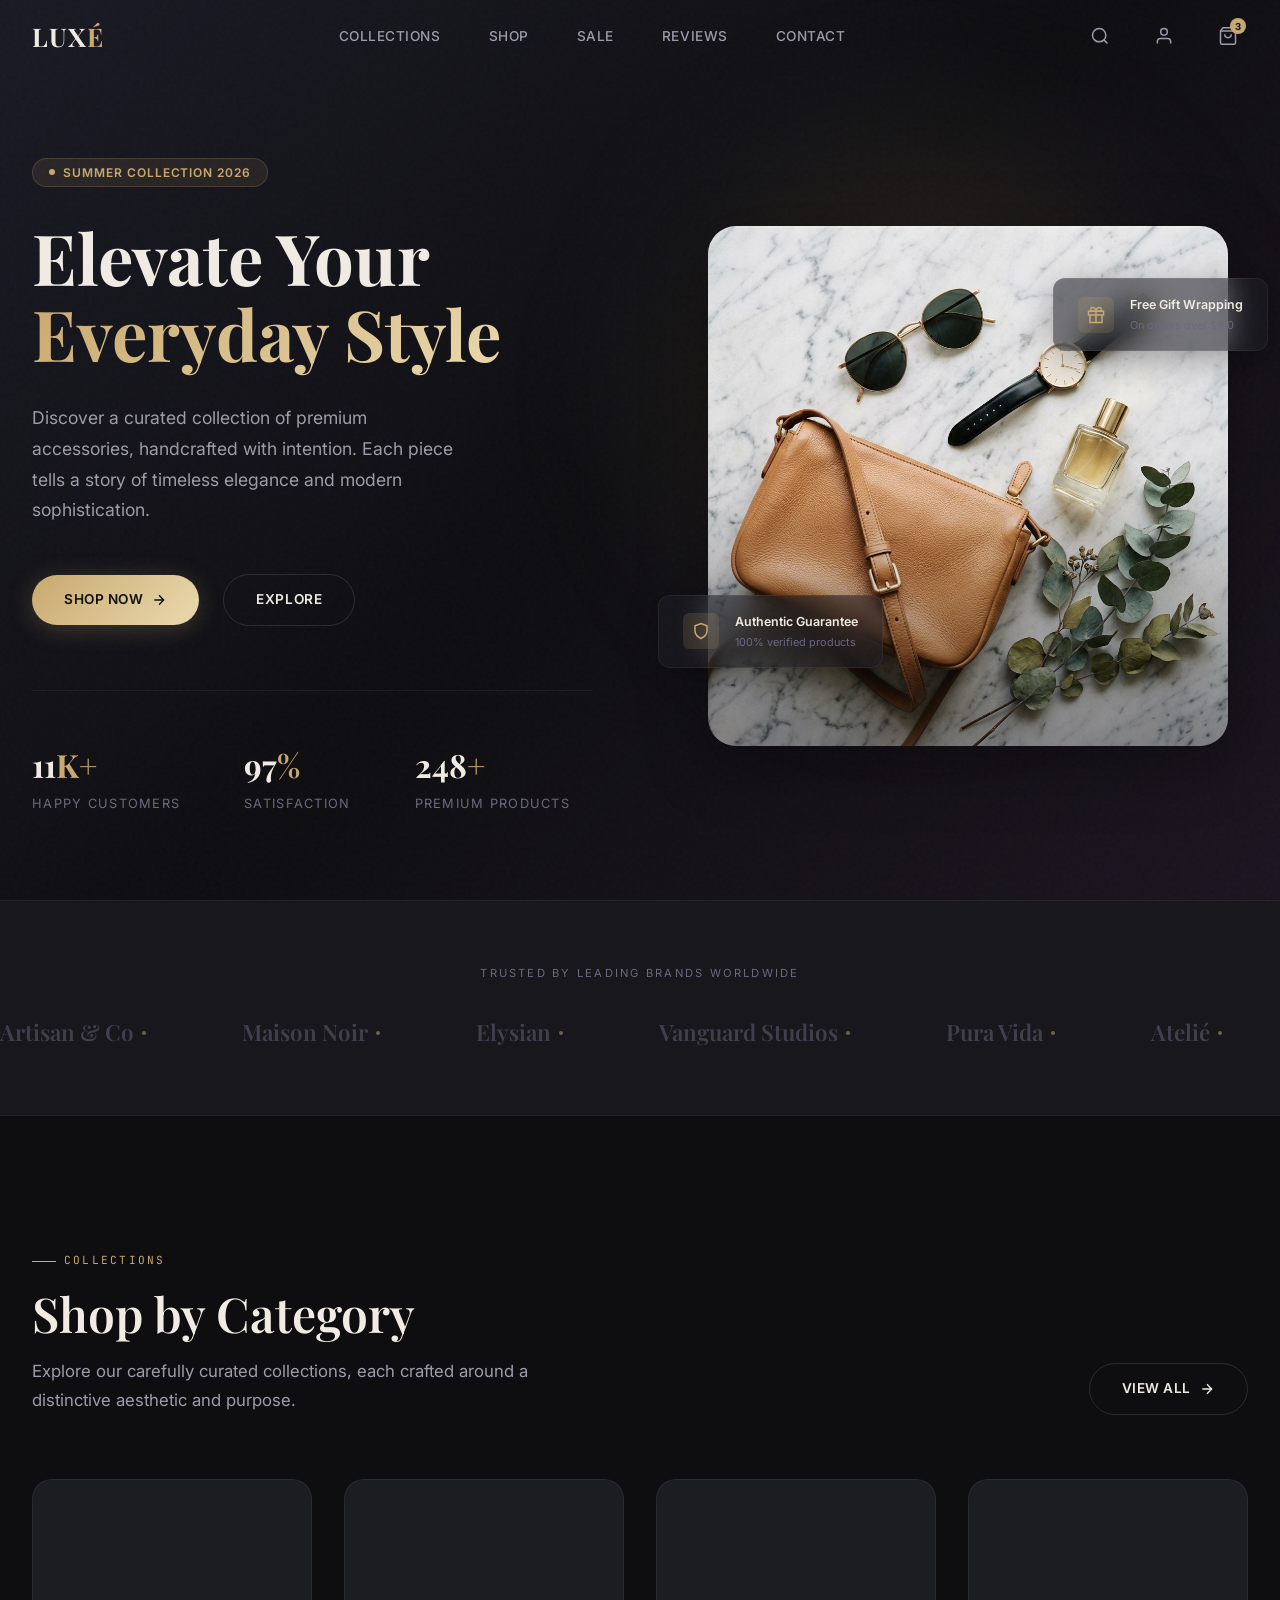
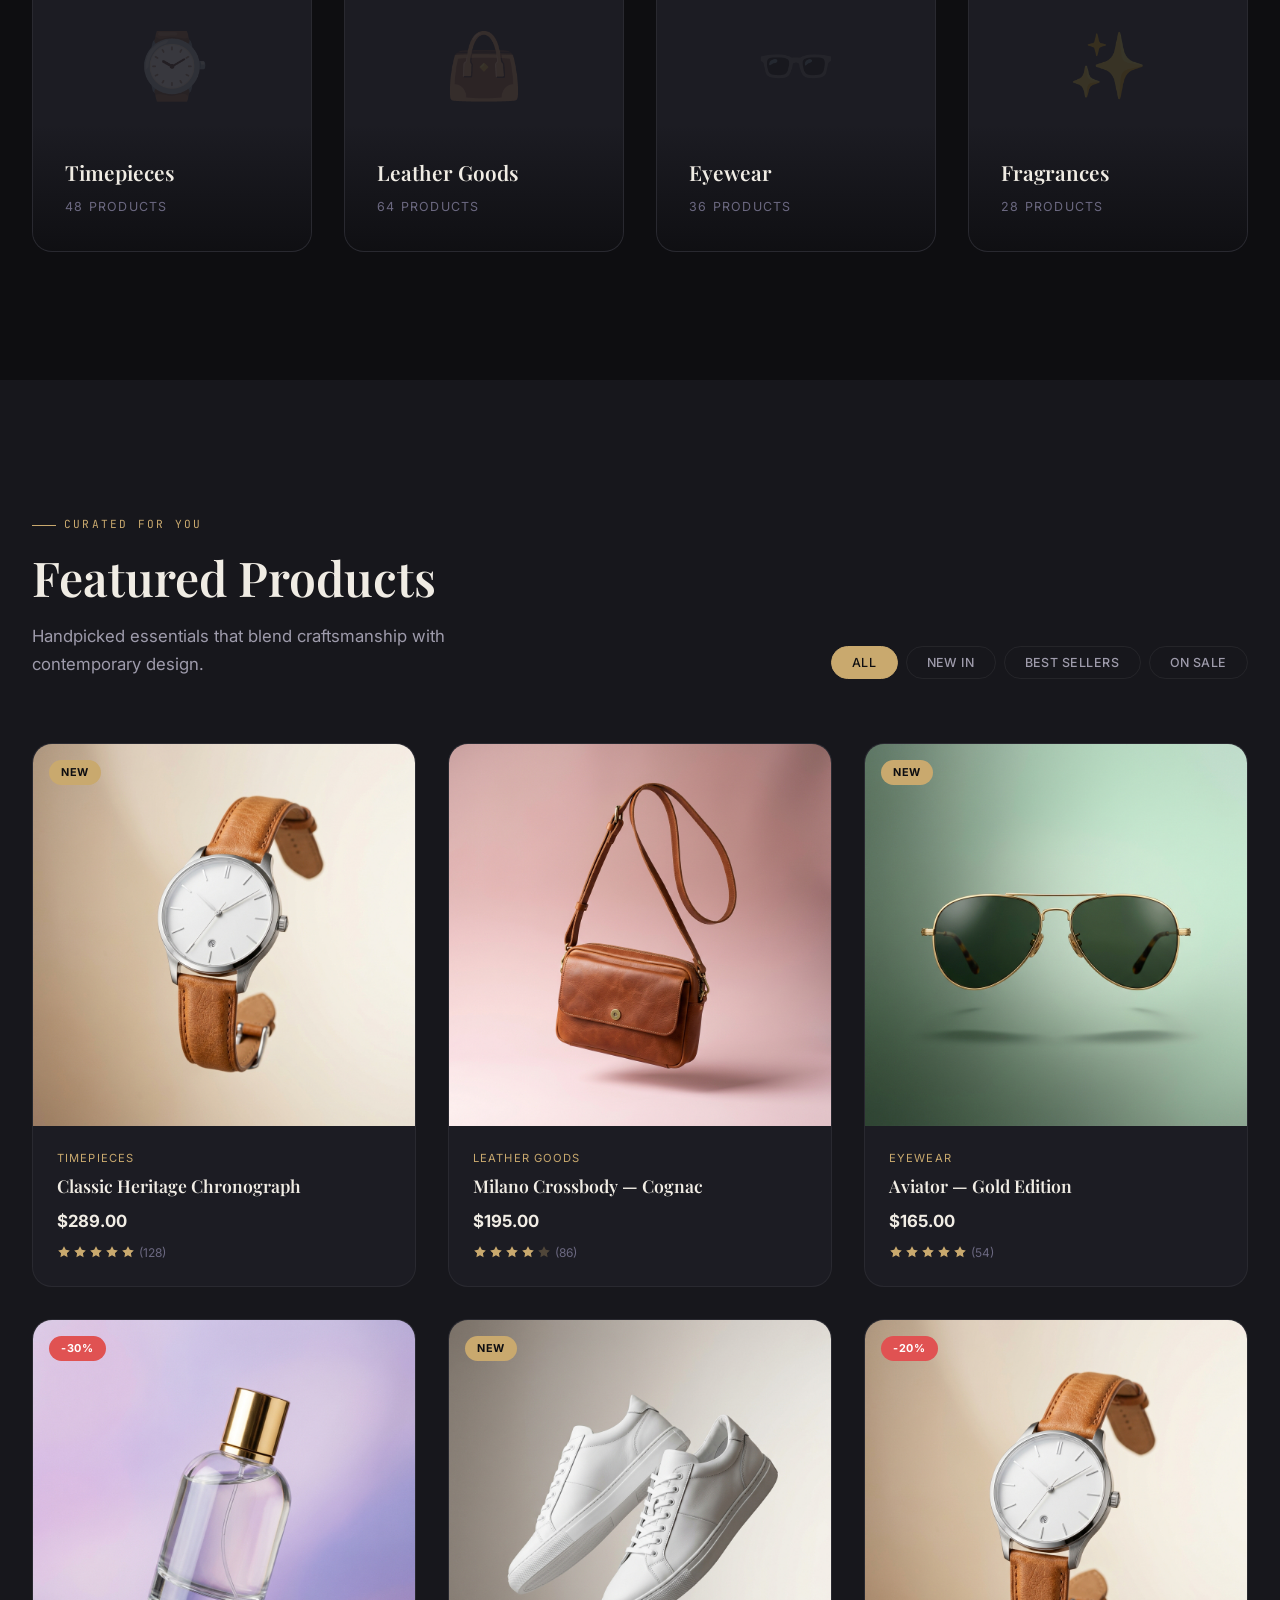
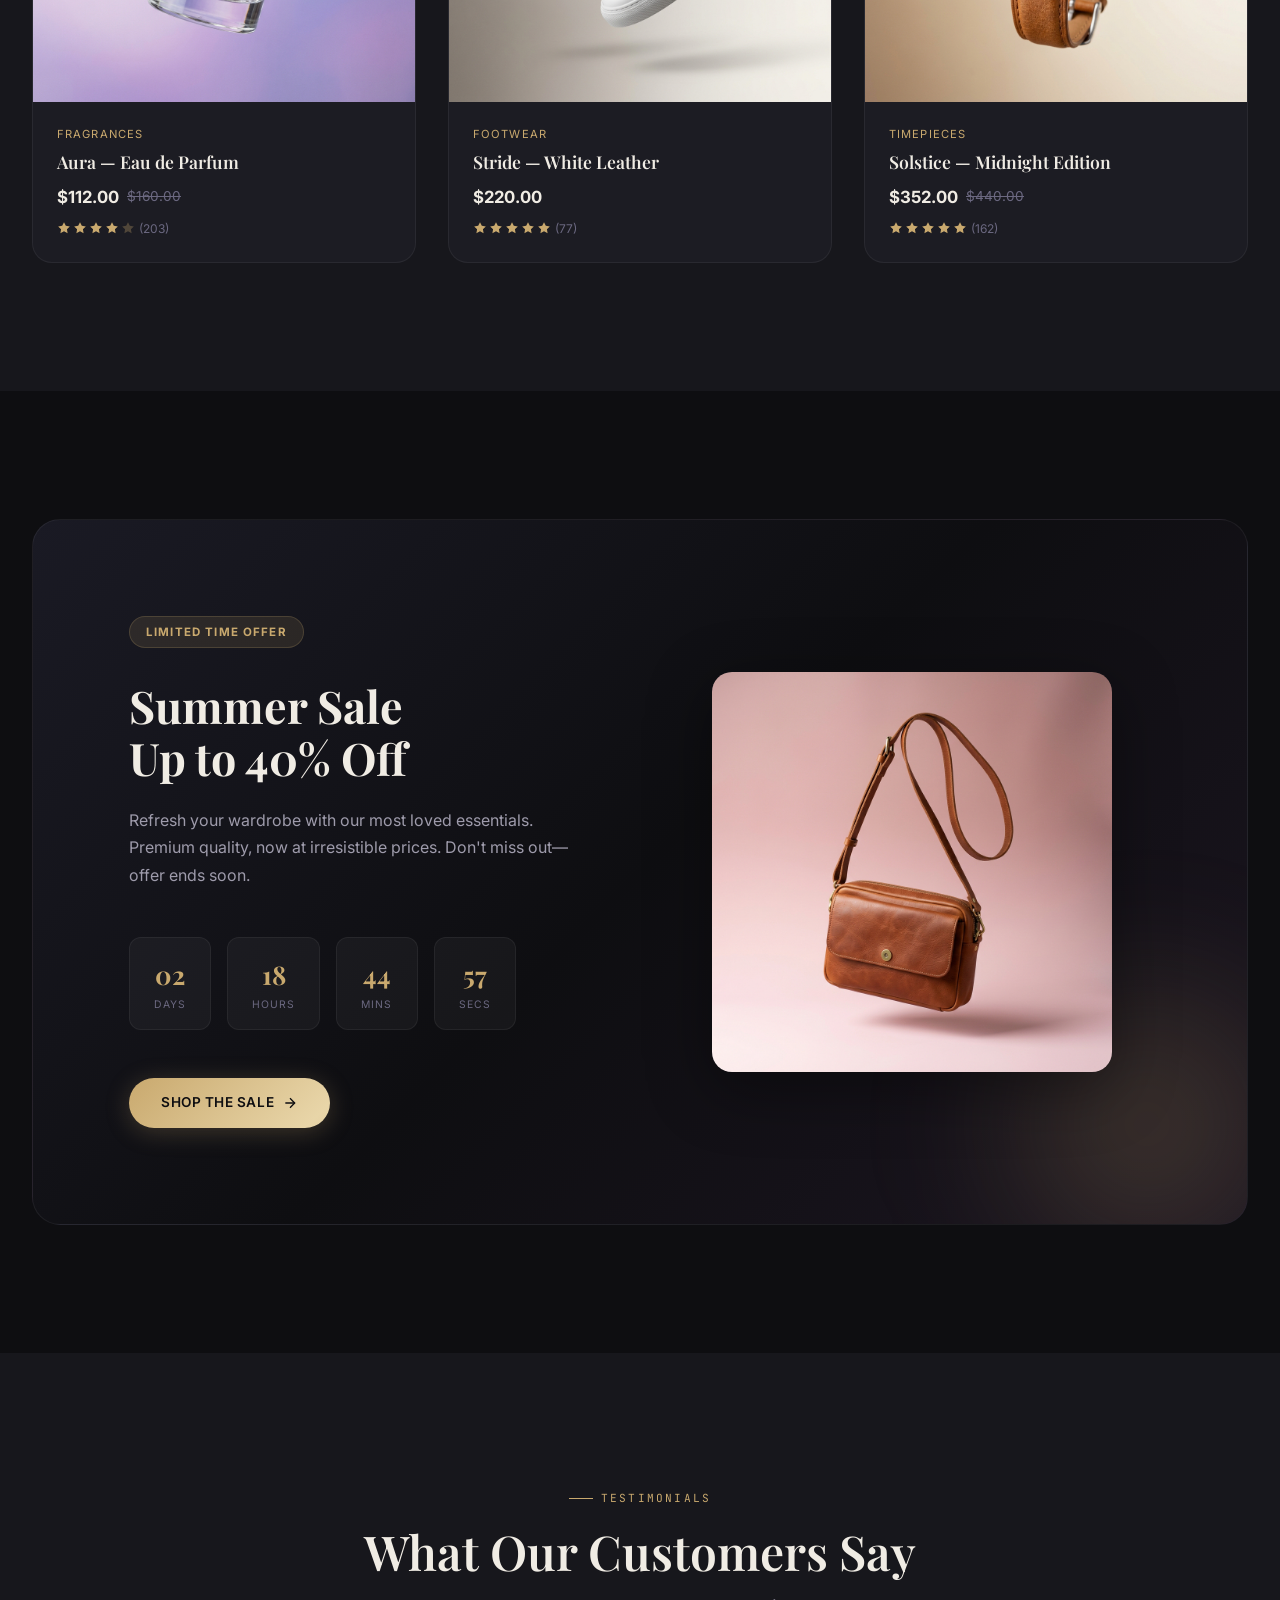
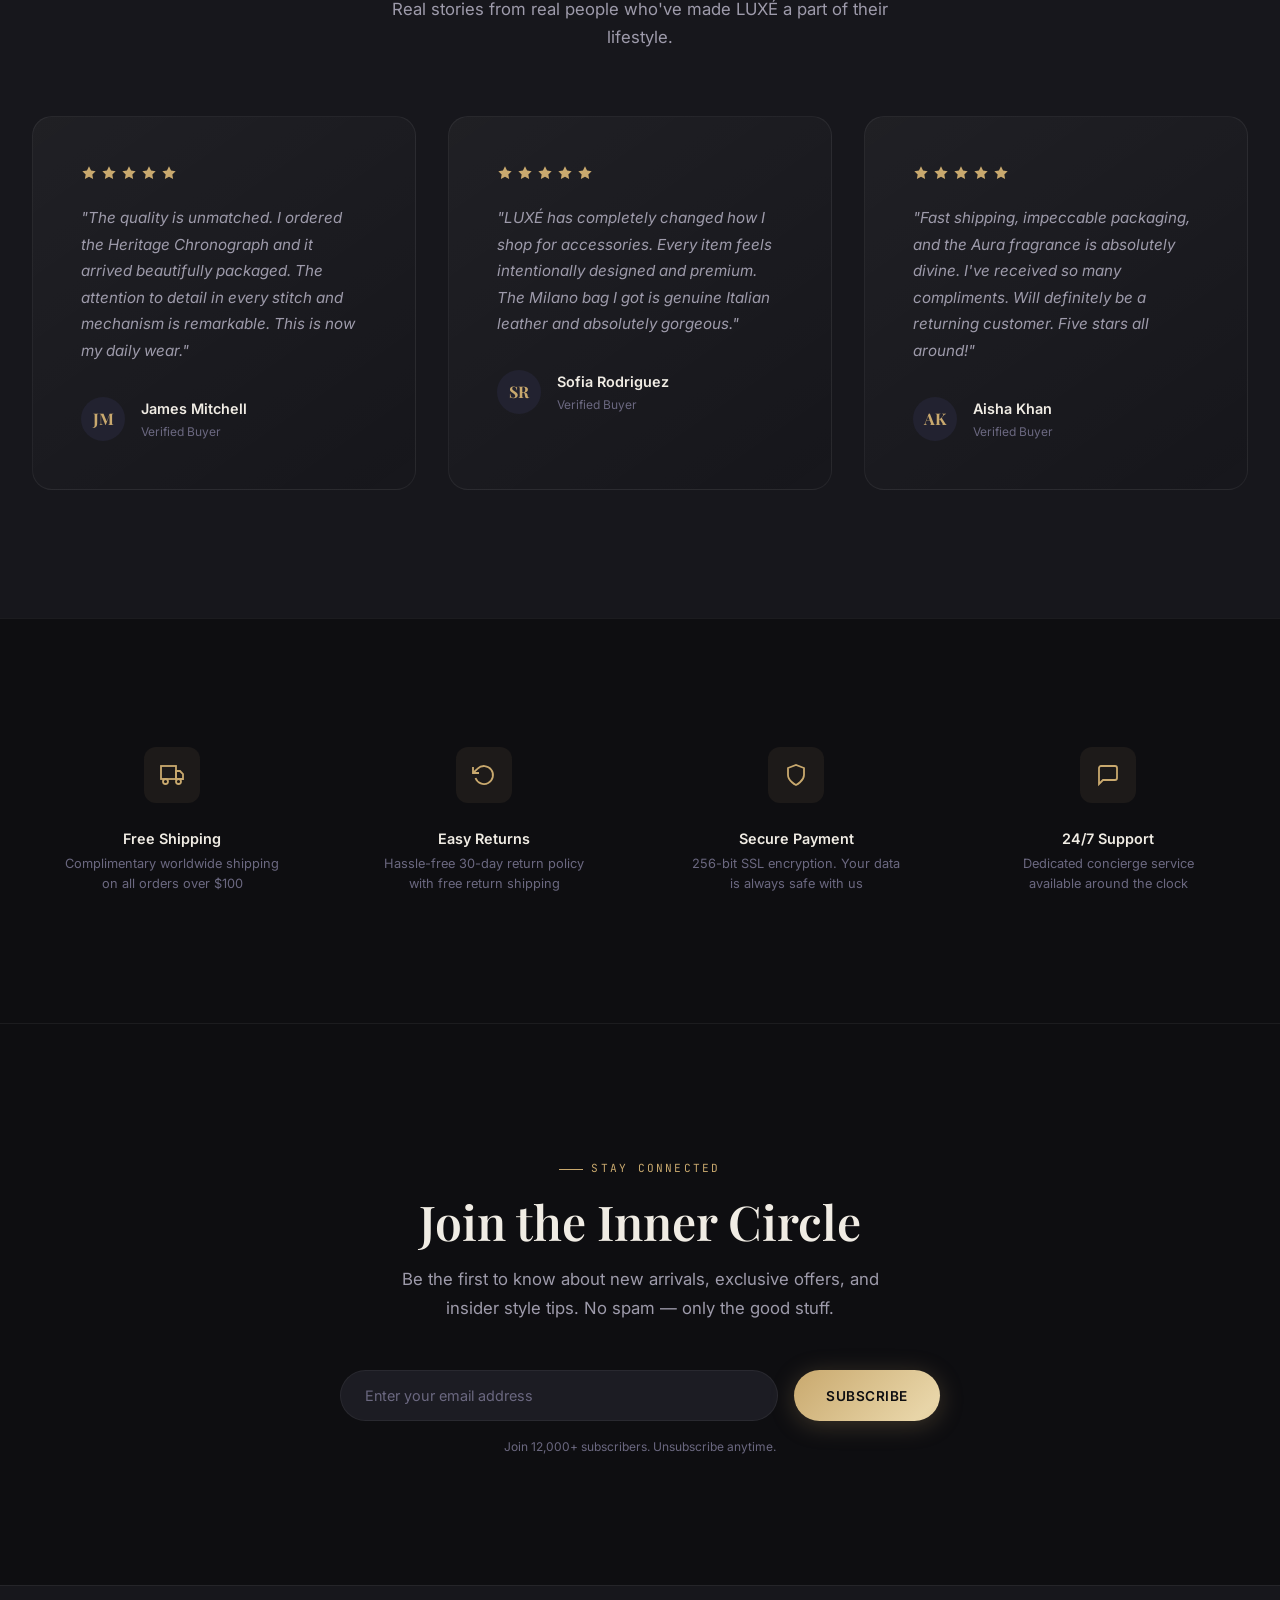
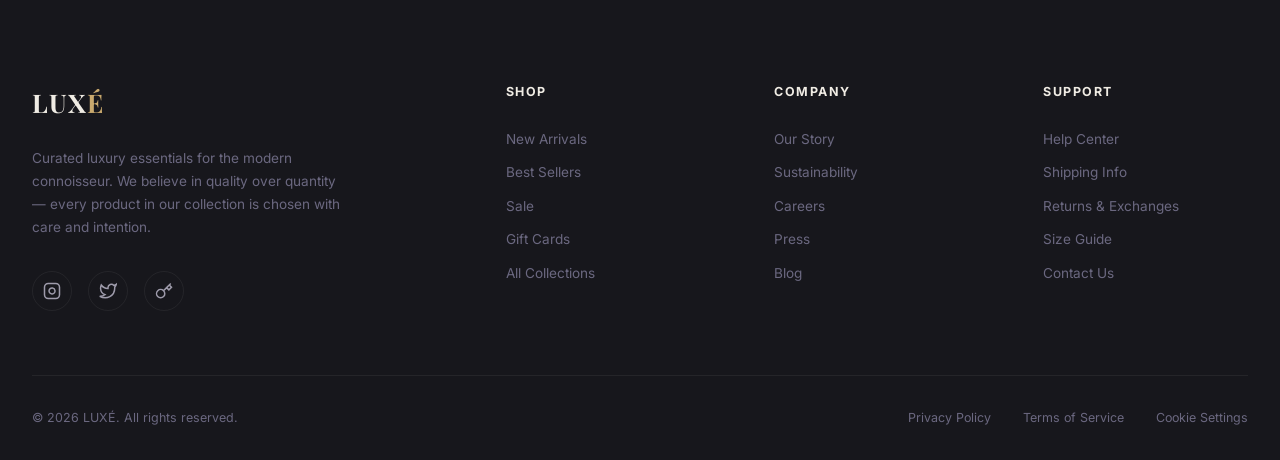
==== commit 402206e2: "Added Dashboard and Admin page and updated script.js and style.css files" ====
--- a/index.html
+++ b/index.html
@@ -32,9 +32,21 @@
         <button class="nav-icon-btn" id="search-btn" aria-label="Search">
           <svg viewBox="0 0 24 24"><circle cx="11" cy="11" r="8"/><line x1="21" y1="21" x2="16.65" y2="16.65"/></svg>
         </button>
-        <button class="nav-icon-btn" id="account-btn" aria-label="Account">
-          <svg viewBox="0 0 24 24"><path d="M20 21v-2a4 4 0 0 0-4-4H8a4 4 0 0 0-4 4v2"/><circle cx="12" cy="7" r="4"/></svg>
-        </button>
+        <div class="nav-account-wrapper">
+          <button class="nav-icon-btn" id="account-btn" aria-label="Account">
+            <svg viewBox="0 0 24 24"><path d="M20 21v-2a4 4 0 0 0-4-4H8a4 4 0 0 0-4 4v2"/><circle cx="12" cy="7" r="4"/></svg>
+          </button>
+          <div class="nav-dropdown" id="account-dropdown">
+            <a href="dashboard.html" class="dropdown-item">
+              <svg viewBox="0 0 24 24"><path d="M20 21v-2a4 4 0 0 0-4-4H8a4 4 0 0 0-4 4v2"/><circle cx="12" cy="7" r="4"/></svg>
+              <span>Dashboard</span>
+            </a>
+            <a href="admin.html" class="dropdown-item">
+              <svg viewBox="0 0 24 24"><rect x="3" y="3" width="18" height="18" rx="2" ry="2"/><line x1="9" y1="3" x2="9" y2="21"/><line x1="3" y1="9" x2="21" y2="9"/><line x1="9" y1="14" x2="15" y2="14"/></svg>
+              <span>Merchant Admin</span>
+            </a>
+          </div>
+        </div>
         <button class="nav-icon-btn" id="cart-btn" aria-label="Cart">
           <svg viewBox="0 0 24 24"><path d="M6 2L3 6v14a2 2 0 0 0 2 2h14a2 2 0 0 0 2-2V6l-3-4z"/><line x1="3" y1="6" x2="21" y2="6"/><path d="M16 10a4 4 0 0 1-8 0"/></svg>
           <span class="cart-badge">3</span>
--- a/styles.css
+++ b/styles.css
@@ -1686,3 +1686,1431 @@
     flex-wrap: wrap;
   }
 }
+
+/* ---------- Account Navigation Dropdown ---------- */
+.nav-account-wrapper {
+  position: relative;
+}
+
+.nav-dropdown {
+  position: absolute;
+  top: calc(100% + 12px);
+  right: 0;
+  width: 200px;
+  background: var(--color-bg-glass);
+  backdrop-filter: blur(24px) saturate(1.4);
+  -webkit-backdrop-filter: blur(24px) saturate(1.4);
+  border: 1px solid var(--color-border);
+  border-radius: var(--radius-md);
+  box-shadow: var(--shadow-lg);
+  padding: 8px;
+  display: flex;
+  flex-direction: column;
+  gap: 4px;
+  opacity: 0;
+  transform: translateY(10px);
+  pointer-events: none;
+  transition: all var(--duration-fast) var(--ease-out);
+  z-index: 1001;
+}
+
+.nav-dropdown.active {
+  opacity: 1;
+  transform: translateY(0);
+  pointer-events: auto;
+}
+
+.dropdown-item {
+  display: flex;
+  align-items: center;
+  gap: var(--space-md);
+  padding: 10px 14px;
+  font-size: 0.85rem;
+  font-weight: 500;
+  color: var(--color-text-secondary);
+  border-radius: var(--radius-sm);
+  transition: all var(--duration-fast) var(--ease-out);
+  white-space: nowrap;
+}
+
+.dropdown-item:hover {
+  color: var(--color-text-primary);
+  background: rgba(255, 255, 255, 0.06);
+}
+
+.dropdown-item svg {
+  width: 16px;
+  height: 16px;
+  stroke: currentColor;
+  stroke-width: 2;
+  fill: none;
+}
+
+
+/* ========================================
+   LUXÉ — Combined Dashboard & Merchant Admin
+   ======================================== */
+
+/* ---------- Shared Dashboard/Admin Layout ---------- */
+.dashboard-main {
+  display: grid;
+  grid-template-columns: 280px 1fr;
+  gap: var(--space-3xl);
+  padding-top: calc(var(--nav-height) + var(--space-3xl));
+  min-height: 80vh;
+}
+
+.db-sidebar {
+  background: var(--color-bg-elevated);
+  border: 1px solid var(--color-border);
+  border-radius: var(--radius-lg);
+  padding: var(--space-2xl) var(--space-lg);
+  height: fit-content;
+  position: sticky;
+  top: calc(var(--nav-height) + var(--space-md));
+}
+
+.user-quick-profile {
+  display: flex;
+  flex-direction: column;
+  align-items: center;
+  text-align: center;
+  padding-bottom: var(--space-xl);
+  border-bottom: 1px solid var(--color-border);
+  margin-bottom: var(--space-xl);
+}
+
+.user-avatar {
+  width: 72px;
+  height: 72px;
+  border-radius: var(--radius-full);
+  display: flex;
+  align-items: center;
+  justify-content: center;
+  font-family: var(--font-display);
+  font-size: 1.8rem;
+  font-weight: 700;
+  margin-bottom: var(--space-md);
+  box-shadow: 0 0 24px var(--color-accent-glow);
+}
+
+/* Specific user avatar colors */
+.db-sidebar .user-avatar {
+  background: var(--gradient-accent);
+  color: var(--color-bg);
+}
+
+.user-name-display {
+  font-family: var(--font-display);
+  font-size: 1.2rem;
+  font-weight: 600;
+  color: var(--color-text-primary);
+  margin-bottom: 2px;
+}
+
+.user-role-label {
+  font-family: var(--font-mono);
+  font-size: 0.65rem;
+  text-transform: uppercase;
+  color: var(--color-accent);
+  letter-spacing: 0.08em;
+}
+
+.db-nav {
+  display: flex;
+  flex-direction: column;
+  gap: var(--space-xs);
+}
+
+.db-nav-btn {
+  display: flex;
+  align-items: center;
+  gap: var(--space-md);
+  padding: 12px 18px;
+  width: 100%;
+  font-size: 0.88rem;
+  font-weight: 500;
+  color: var(--color-text-secondary);
+  border-radius: var(--radius-md);
+  text-align: left;
+  transition: all var(--duration-fast) var(--ease-out);
+}
+
+.db-nav-btn svg {
+  width: 18px;
+  height: 18px;
+  stroke: currentColor;
+  stroke-width: 2;
+  fill: none;
+  transition: transform var(--duration-fast) var(--ease-out);
+}
+
+.db-nav-btn:hover {
+  color: var(--color-text-primary);
+  background: rgba(255, 255, 255, 0.04);
+}
+
+.db-nav-btn:hover svg {
+  transform: translateX(2px);
+}
+
+.db-nav-btn.active {
+  color: var(--color-accent);
+  background: rgba(201, 169, 110, 0.08);
+  border: 1px solid rgba(201, 169, 110, 0.15);
+}
+
+.db-content {
+  min-width: 0;
+}
+
+.db-tab-pane {
+  display: none;
+  animation: fadeIn var(--duration-normal) var(--ease-out) both;
+}
+
+.db-tab-pane.active {
+  display: block;
+}
+
+@keyframes fadeIn {
+  from { opacity: 0; transform: translateY(12px); }
+  to { opacity: 1; transform: translateY(0); }
+}
+
+.db-welcome, .section-intro {
+  margin-bottom: var(--space-2xl);
+}
+
+/* ---------- Metrics Grid ---------- */
+.metrics-grid {
+  display: grid;
+  grid-template-columns: repeat(3, 1fr);
+  gap: var(--space-xl);
+  margin-bottom: var(--space-3xl);
+}
+
+.metric-card {
+  background: var(--color-bg-card);
+  border: 1px solid var(--color-border);
+  border-radius: var(--radius-lg);
+  padding: var(--space-xl);
+  transition: border-color var(--duration-fast) var(--ease-out), transform var(--duration-fast) var(--ease-out);
+}
+
+.metric-card:hover {
+  border-color: var(--color-border-hover);
+  transform: translateY(-2px);
+}
+
+.metric-header {
+  display: flex;
+  justify-content: space-between;
+  align-items: center;
+  margin-bottom: var(--space-sm);
+}
+
+.metric-title {
+  font-size: 0.8rem;
+  text-transform: uppercase;
+  letter-spacing: 0.08em;
+  color: var(--color-text-muted);
+}
+
+.metric-icon {
+  font-size: 1.2rem;
+  opacity: 0.7;
+}
+
+.metric-value {
+  font-family: var(--font-display);
+  font-size: 2.2rem;
+  font-weight: 700;
+  color: var(--color-text-primary);
+  margin-bottom: var(--space-xs);
+}
+
+.metric-subtext {
+  font-size: 0.72rem;
+  color: var(--color-text-muted);
+}
+
+/* ---------- Shared Table Style ---------- */
+.section-header-row {
+  display: flex;
+  justify-content: space-between;
+  align-items: center;
+  margin-bottom: var(--space-lg);
+}
+
+.section-header-row h3 {
+  font-family: var(--font-display);
+  font-size: 1.3rem;
+  font-weight: 600;
+}
+
+.text-link-btn {
+  font-size: 0.8rem;
+  color: var(--color-accent);
+  text-transform: uppercase;
+  letter-spacing: 0.05em;
+  font-weight: 600;
+  transition: color var(--duration-fast) var(--ease-out);
+}
+
+.text-link-btn:hover {
+  color: var(--color-accent-hover);
+}
+
+.orders-table-wrapper {
+  background: var(--color-bg-card);
+  border: 1px solid var(--color-border);
+  border-radius: var(--radius-lg);
+  overflow: hidden;
+}
+
+.db-table {
+  width: 100%;
+  border-collapse: collapse;
+  text-align: left;
+  font-size: 0.88rem;
+}
+
+.db-table th, .db-table td {
+  padding: 18px 24px;
+}
+
+.db-table th {
+  background: rgba(255,255,255,0.02);
+  color: var(--color-text-muted);
+  font-weight: 600;
+  font-size: 0.72rem;
+  text-transform: uppercase;
+  letter-spacing: 0.08em;
+  border-bottom: 1px solid var(--color-border);
+}
+
+.db-table td {
+  border-bottom: 1px solid var(--color-border);
+  color: var(--color-text-secondary);
+  vertical-align: middle;
+}
+
+.db-table tbody tr:last-child td {
+  border-bottom: none;
+}
+
+.db-table tbody tr:hover td {
+  color: var(--color-text-primary);
+  background: rgba(255,255,255,0.01);
+}
+
+/* ---------- Status Badges ---------- */
+.status-badge {
+  display: inline-flex;
+  align-items: center;
+  gap: 6px;
+  padding: 4px 10px;
+  font-size: 0.7rem;
+  font-weight: 600;
+  text-transform: uppercase;
+  letter-spacing: 0.05em;
+  border-radius: var(--radius-sm);
+  width: fit-content;
+}
+
+.status-badge::before {
+  content: '';
+  display: inline-block;
+  width: 5px;
+  height: 5px;
+  border-radius: var(--radius-full);
+}
+
+.badge-delivered {
+  background: rgba(45, 138, 78, 0.1);
+  color: #55b577;
+  border: 1px solid rgba(45, 138, 78, 0.2);
+}
+.badge-delivered::before {
+  background: #55b577;
+}
+
+.badge-intransit {
+  background: rgba(201, 169, 110, 0.1);
+  color: var(--color-accent);
+  border: 1px solid rgba(201, 169, 110, 0.2);
+}
+.badge-intransit::before {
+  background: var(--color-accent);
+}
+
+.badge-processing {
+  background: rgba(59, 130, 246, 0.1);
+  color: #60a5fa;
+  border: 1px solid rgba(59, 130, 246, 0.2);
+}
+.badge-processing::before {
+  background: #60a5fa;
+}
+
+.badge-cancelled {
+  background: rgba(220, 38, 38, 0.1);
+  color: #f87171;
+  border: 1px solid rgba(220, 38, 38, 0.2);
+}
+.badge-cancelled::before {
+  background: #f87171;
+}
+
+
+/* ---------- Customer Dashboard Elements ---------- */
+.tracking-order-card {
+  background: var(--gradient-glass);
+  backdrop-filter: blur(16px);
+  -webkit-backdrop-filter: blur(16px);
+  border: 1px solid var(--color-border);
+  border-radius: var(--radius-lg);
+  padding: var(--space-xl);
+  margin-bottom: var(--space-3xl);
+}
+
+.tracking-card-header {
+  display: flex;
+  justify-content: space-between;
+  align-items: center;
+  margin-bottom: var(--space-xl);
+}
+
+.tracking-card-header h3 {
+  font-family: var(--font-display);
+  font-size: 1.15rem;
+  font-weight: 600;
+}
+
+.tracking-card-header .order-id {
+  font-family: var(--font-mono);
+  font-size: 0.8rem;
+  background: rgba(201, 169, 110, 0.1);
+  color: var(--color-accent);
+  padding: 4px 10px;
+  border-radius: var(--radius-sm);
+  border: 1px solid rgba(201, 169, 110, 0.2);
+}
+
+.tracking-timeline {
+  display: flex;
+  justify-content: space-between;
+  position: relative;
+  margin-bottom: var(--space-xl);
+  padding: 0 var(--space-xl);
+}
+
+.tracking-timeline::before {
+  content: '';
+  position: absolute;
+  top: 10px;
+  left: calc(var(--space-xl) * 2);
+  right: calc(var(--space-xl) * 2);
+  height: 2px;
+  background: var(--color-border);
+  z-index: 1;
+}
+
+.timeline-step {
+  display: flex;
+  flex-direction: column;
+  align-items: center;
+  position: relative;
+  z-index: 2;
+  width: 80px;
+}
+
+.step-dot {
+  width: 22px;
+  height: 22px;
+  border-radius: var(--radius-full);
+  background: var(--color-bg-card);
+  border: 2px solid var(--color-border);
+  margin-bottom: var(--space-sm);
+  transition: all var(--duration-normal) var(--ease-out);
+}
+
+.step-label {
+  font-size: 0.72rem;
+  color: var(--color-text-muted);
+  text-align: center;
+  transition: color var(--duration-normal) var(--ease-out);
+}
+
+.timeline-step.completed .step-dot {
+  background: var(--color-accent);
+  border-color: var(--color-accent);
+  box-shadow: 0 0 10px var(--color-accent-glow);
+}
+
+.timeline-step.completed .step-label {
+  color: var(--color-text-primary);
+}
+
+.timeline-step.active .step-dot {
+  background: var(--color-bg);
+  border-color: var(--color-accent);
+  box-shadow: 0 0 12px var(--color-accent-glow);
+  transform: scale(1.1);
+}
+
+.timeline-step.active .step-label {
+  color: var(--color-accent);
+  font-weight: 600;
+}
+
+.tracking-info {
+  display: grid;
+  grid-template-columns: 1fr 1fr;
+  gap: var(--space-md);
+  background: rgba(255,255,255,0.02);
+  border-top: 1px solid var(--color-border);
+  padding-top: var(--space-lg);
+  font-size: 0.82rem;
+  color: var(--color-text-secondary);
+}
+
+.order-history-card {
+  background: var(--color-bg-card);
+  border: 1px solid var(--color-border);
+  border-radius: var(--radius-lg);
+  margin-bottom: var(--space-lg);
+  overflow: hidden;
+  transition: border-color var(--duration-fast) var(--ease-out);
+}
+
+.order-history-card:hover {
+  border-color: var(--color-border-hover);
+}
+
+.order-card-header {
+  padding: 20px 28px;
+  background: rgba(255,255,255,0.02);
+  display: flex;
+  justify-content: space-between;
+  align-items: center;
+  cursor: pointer;
+  user-select: none;
+}
+
+.order-header-main {
+  display: flex;
+  gap: var(--space-2xl);
+  align-items: center;
+}
+
+.order-header-info {
+  display: flex;
+  flex-direction: column;
+  gap: 4px;
+}
+
+.order-header-label {
+  font-size: 0.68rem;
+  color: var(--color-text-muted);
+  text-transform: uppercase;
+  letter-spacing: 0.05em;
+}
+
+.order-header-value {
+  font-size: 0.88rem;
+  color: var(--color-text-primary);
+  font-weight: 500;
+}
+
+.order-header-total {
+  font-family: var(--font-display);
+  color: var(--color-accent);
+  font-weight: 600;
+  font-size: 0.95rem;
+}
+
+.order-card-expand-icon {
+  width: 28px;
+  height: 28px;
+  border-radius: var(--radius-full);
+  background: rgba(255,255,255,0.05);
+  display: flex;
+  align-items: center;
+  justify-content: center;
+  color: var(--color-text-secondary);
+  transition: transform var(--duration-normal) var(--ease-out);
+}
+
+.order-card-expand-icon svg {
+  width: 14px;
+  height: 14px;
+  stroke: currentColor;
+  stroke-width: 2.5;
+  fill: none;
+}
+
+.order-history-card.expanded .order-card-expand-icon {
+  transform: rotate(180deg);
+}
+
+.order-card-details {
+  display: none;
+  padding: 28px;
+  border-top: 1px solid var(--color-border);
+  animation: slideDown var(--duration-normal) var(--ease-out) both;
+}
+
+.order-history-card.expanded .order-card-details {
+  display: block;
+}
+
+.order-items-list {
+  display: flex;
+  flex-direction: column;
+  gap: var(--space-lg);
+  margin-bottom: var(--space-xl);
+}
+
+.order-item-row {
+  display: flex;
+  justify-content: space-between;
+  align-items: center;
+}
+
+.order-item-product {
+  display: flex;
+  align-items: center;
+  gap: var(--space-lg);
+}
+
+.order-item-img-wrapper {
+  width: 60px;
+  height: 60px;
+  border-radius: var(--radius-sm);
+  overflow: hidden;
+  background: var(--color-bg);
+  border: 1px solid var(--color-border);
+}
+
+.order-item-img-wrapper img {
+  width: 100%;
+  height: 100%;
+  object-fit: cover;
+}
+
+.order-item-name {
+  font-size: 0.88rem;
+  color: var(--color-text-primary);
+  font-weight: 500;
+}
+
+.order-item-category {
+  font-size: 0.72rem;
+  color: var(--color-text-muted);
+  text-transform: uppercase;
+}
+
+.order-item-pricing {
+  text-align: right;
+}
+
+.order-item-price {
+  font-size: 0.88rem;
+  color: var(--color-text-primary);
+}
+
+.order-item-qty {
+  font-size: 0.72rem;
+  color: var(--color-text-muted);
+  margin-top: 2px;
+}
+
+.order-footer-details {
+  display: grid;
+  grid-template-columns: 1fr 1.5fr;
+  gap: var(--space-xl);
+  padding-top: var(--space-xl);
+  border-top: 1px solid var(--color-border);
+  font-size: 0.82rem;
+}
+
+.order-footer-col h4 {
+  font-size: 0.75rem;
+  color: var(--color-text-muted);
+  text-transform: uppercase;
+  letter-spacing: 0.05em;
+  margin-bottom: 6px;
+}
+
+.order-footer-col p {
+  color: var(--color-text-secondary);
+}
+
+.wishlist-grid {
+  display: grid;
+  grid-template-columns: repeat(3, 1fr);
+  gap: var(--space-xl);
+}
+
+.wishlist-grid .product-card {
+  aspect-ratio: auto;
+  border-radius: var(--radius-lg);
+  overflow: hidden;
+  background: var(--color-bg-card);
+  border: 1px solid var(--color-border);
+  transition: transform var(--duration-normal) var(--ease-out), border-color var(--duration-normal) var(--ease-out);
+}
+
+.wishlist-grid .product-card:hover {
+  transform: translateY(-4px);
+  border-color: var(--color-border-hover);
+}
+
+.wishlist-grid .product-image {
+  position: relative;
+  aspect-ratio: 1;
+  overflow: hidden;
+  background: rgba(255,255,255,0.01);
+}
+
+.wishlist-grid .product-image img {
+  width: 100%;
+  height: 100%;
+  object-fit: cover;
+}
+
+.wishlist-grid .product-quick-add {
+  position: absolute;
+  bottom: 0;
+  left: 0;
+  right: 0;
+  padding: 12px;
+  background: linear-gradient(to top, rgba(14,14,17,0.8), transparent);
+  opacity: 0;
+  transform: translateY(10px);
+  transition: all var(--duration-normal) var(--ease-out);
+}
+
+.wishlist-grid .product-card:hover .product-quick-add {
+  opacity: 1;
+  transform: translateY(0);
+}
+
+.wishlist-grid .product-quick-add button {
+  width: 100%;
+  background: var(--color-text-primary);
+  color: var(--color-bg);
+  padding: 8px 16px;
+  border-radius: var(--radius-full);
+  font-size: 0.72rem;
+  font-weight: 600;
+  text-transform: uppercase;
+  letter-spacing: 0.05em;
+  transition: all var(--duration-fast) var(--ease-out);
+}
+
+.wishlist-grid .product-quick-add button:hover {
+  background: var(--color-accent);
+}
+
+.wishlist-grid .product-info {
+  padding: var(--space-md);
+}
+
+.wishlist-empty-state {
+  text-align: center;
+  padding: var(--space-5xl) 0;
+  border: 1px dashed var(--color-border);
+  border-radius: var(--radius-lg);
+}
+
+.empty-state-icon {
+  font-size: 3rem;
+  margin-bottom: var(--space-md);
+}
+
+.wishlist-empty-state h3 {
+  font-family: var(--font-display);
+  font-size: 1.4rem;
+  margin-bottom: var(--space-sm);
+}
+
+.wishlist-empty-state p {
+  color: var(--color-text-secondary);
+  font-size: 0.9rem;
+  margin-bottom: var(--space-xl);
+}
+
+.settings-form {
+  background: var(--color-bg-card);
+  border: 1px solid var(--color-border);
+  border-radius: var(--radius-lg);
+  padding: var(--space-3xl);
+}
+
+.form-grid {
+  display: grid;
+  grid-template-columns: 1fr 1fr;
+  gap: var(--space-xl);
+  margin-bottom: var(--space-2xl);
+}
+
+.form-group {
+  display: flex;
+  flex-direction: column;
+  gap: 8px;
+}
+
+.form-group.full-width {
+  grid-column: span 2;
+}
+
+.form-group label {
+  font-size: 0.72rem;
+  font-weight: 600;
+  text-transform: uppercase;
+  letter-spacing: 0.05em;
+  color: var(--color-text-muted);
+}
+
+.form-input, .form-textarea {
+  background: rgba(0,0,0,0.2);
+  border: 1px solid var(--color-border);
+  border-radius: var(--radius-sm);
+  padding: 12px 16px;
+  color: var(--color-text-primary);
+  font-size: 0.88rem;
+  transition: all var(--duration-fast) var(--ease-out);
+}
+
+.form-input:focus, .form-textarea:focus {
+  border-color: var(--color-accent);
+  box-shadow: 0 0 10px var(--color-accent-glow);
+}
+
+.form-textarea {
+  resize: vertical;
+}
+
+
+/* ---------- Merchant Admin Elements ---------- */
+.chart-card {
+  background: var(--color-bg-card);
+  border: 1px solid var(--color-border);
+  border-radius: var(--radius-lg);
+  padding: var(--space-xl) var(--space-2xl);
+  margin-bottom: var(--space-3xl);
+}
+
+.chart-header {
+  display: flex;
+  justify-content: space-between;
+  align-items: center;
+  margin-bottom: var(--space-xl);
+}
+
+.chart-header h3 {
+  font-family: var(--font-display);
+  font-size: 1.15rem;
+  font-weight: 600;
+}
+
+.chart-legend {
+  display: flex;
+  align-items: center;
+  gap: 8px;
+  font-size: 0.75rem;
+  color: var(--color-text-secondary);
+}
+
+.legend-dot {
+  width: 8px;
+  height: 8px;
+  background: var(--color-accent);
+  border-radius: var(--radius-full);
+}
+
+.chart-container {
+  height: 220px;
+  width: 100%;
+  position: relative;
+}
+
+.sales-chart {
+  width: 100%;
+  height: 100%;
+  overflow: visible;
+}
+
+.chart-line {
+  filter: drop-shadow(0px 8px 12px var(--color-accent-glow));
+}
+
+.chart-labels {
+  display: flex;
+  justify-content: space-between;
+  margin-top: var(--space-md);
+  font-size: 0.7rem;
+  color: var(--color-text-muted);
+  font-family: var(--font-mono);
+}
+
+.analytics-row {
+  display: grid;
+  grid-template-columns: 1.2fr 1fr;
+  gap: var(--space-xl);
+}
+
+.category-shares-card, .stock-alerts-card {
+  background: var(--color-bg-card);
+  border: 1px solid var(--color-border);
+  border-radius: var(--radius-lg);
+  padding: var(--space-xl);
+}
+
+.category-shares-card h3, .stock-alerts-card h3 {
+  font-family: var(--font-display);
+  font-size: 1.1rem;
+  font-weight: 600;
+  margin-bottom: var(--space-lg);
+  border-bottom: 1px solid var(--color-border);
+  padding-bottom: var(--space-sm);
+}
+
+.category-bars-list {
+  display: flex;
+  flex-direction: column;
+  gap: var(--space-md);
+}
+
+.category-bar-group {
+  display: flex;
+  flex-direction: column;
+  gap: 6px;
+}
+
+.category-bar-info {
+  display: flex;
+  justify-content: space-between;
+  font-size: 0.8rem;
+  color: var(--color-text-secondary);
+}
+
+.category-bar-label {
+  font-weight: 500;
+}
+
+.category-bar-val {
+  font-family: var(--font-mono);
+  color: var(--color-accent);
+}
+
+.category-bar-track {
+  width: 100%;
+  height: 6px;
+  background: rgba(255,255,255,0.03);
+  border-radius: var(--radius-full);
+  overflow: hidden;
+}
+
+.category-bar-fill {
+  height: 100%;
+  background: var(--gradient-accent);
+  border-radius: var(--radius-full);
+  transition: width 1s var(--ease-out);
+}
+
+.alerts-list {
+  display: flex;
+  flex-direction: column;
+  gap: var(--space-sm);
+}
+
+.stock-alert-item {
+  display: flex;
+  justify-content: space-between;
+  align-items: center;
+  padding: 10px 14px;
+  border-radius: var(--radius-md);
+  font-size: 0.8rem;
+}
+
+.stock-alert-item.critical {
+  background: rgba(220, 38, 38, 0.1);
+  border: 1px solid rgba(220, 38, 38, 0.15);
+  color: #f87171;
+}
+
+.stock-alert-item.warning {
+  background: rgba(201, 169, 110, 0.1);
+  border: 1px solid rgba(201, 169, 110, 0.15);
+  color: var(--color-accent);
+}
+
+.alert-item-name {
+  font-weight: 500;
+}
+
+.alert-item-badge {
+  font-family: var(--font-mono);
+  font-size: 0.72rem;
+  padding: 2px 8px;
+  border-radius: var(--radius-sm);
+  background: rgba(0,0,0,0.2);
+}
+
+.product-cell {
+  display: flex;
+  align-items: center;
+  gap: var(--space-md);
+}
+
+.product-thumb {
+  width: 44px;
+  height: 44px;
+  border-radius: var(--radius-sm);
+  object-fit: cover;
+  background: var(--color-bg);
+  border: 1px solid var(--color-border);
+}
+
+.product-cell-name {
+  font-weight: 500;
+  color: var(--color-text-primary);
+}
+
+.stock-cell.out {
+  color: #f87171;
+  font-weight: 600;
+}
+
+.stock-cell.low {
+  color: var(--color-accent);
+  font-weight: 500;
+}
+
+.action-btn-group {
+  display: flex;
+  gap: 8px;
+}
+
+.action-btn {
+  width: 32px;
+  height: 32px;
+  border-radius: var(--radius-sm);
+  display: flex;
+  align-items: center;
+  justify-content: center;
+  transition: all var(--duration-fast) var(--ease-out);
+  color: var(--color-text-secondary);
+  border: 1px solid var(--color-border);
+}
+
+.action-btn:hover {
+  color: var(--color-text-primary);
+  background: rgba(255, 255, 255, 0.06);
+}
+
+.action-btn.edit:hover {
+  border-color: var(--color-accent);
+  color: var(--color-accent);
+}
+
+.action-btn.delete:hover {
+  border-color: #ef4444;
+  color: #f87171;
+  background: rgba(239, 68, 68, 0.08);
+}
+
+.action-btn svg {
+  width: 14px;
+  height: 14px;
+  stroke: currentColor;
+  stroke-width: 2.2;
+  fill: none;
+}
+
+.status-select {
+  background: var(--color-bg-elevated);
+  border: 1px solid var(--color-border);
+  color: var(--color-text-secondary);
+  padding: 6px 12px;
+  border-radius: var(--radius-sm);
+  font-size: 0.8rem;
+  outline: none;
+  font-family: inherit;
+  cursor: pointer;
+  transition: all var(--duration-fast) var(--ease-out);
+}
+
+.status-select:focus {
+  border-color: var(--color-accent);
+  color: var(--color-text-primary);
+}
+
+.modal-overlay {
+  position: fixed;
+  inset: 0;
+  background: rgba(8, 8, 10, 0.8);
+  backdrop-filter: blur(12px);
+  -webkit-backdrop-filter: blur(12px);
+  z-index: 10000;
+  display: flex;
+  align-items: center;
+  justify-content: center;
+  opacity: 0;
+  pointer-events: none;
+  transition: opacity var(--duration-normal) var(--ease-out);
+}
+
+.modal-overlay.active {
+  opacity: 1;
+  pointer-events: auto;
+}
+
+.modal-card {
+  background: var(--color-bg-elevated);
+  border: 1px solid var(--color-border-hover);
+  border-radius: var(--radius-lg);
+  width: 90%;
+  max-width: 600px;
+  box-shadow: var(--shadow-lg);
+  padding: var(--space-2xl);
+  transform: translateY(20px);
+  transition: transform var(--duration-normal) var(--ease-out);
+}
+
+.modal-overlay.active .modal-card {
+  transform: translateY(0);
+}
+
+.modal-header {
+  display: flex;
+  justify-content: space-between;
+  align-items: center;
+  margin-bottom: var(--space-xl);
+  border-bottom: 1px solid var(--color-border);
+  padding-bottom: var(--space-sm);
+}
+
+.modal-header h3 {
+  font-family: var(--font-display);
+  font-size: 1.3rem;
+  font-weight: 600;
+}
+
+.modal-close {
+  font-size: 1.8rem;
+  color: var(--color-text-muted);
+  cursor: pointer;
+  line-height: 1;
+  transition: color var(--duration-fast) var(--ease-out);
+}
+
+.modal-close:hover {
+  color: var(--color-text-primary);
+}
+
+.modal-form .form-grid {
+  display: grid;
+  grid-template-columns: 1fr 1fr;
+  gap: var(--space-md) var(--space-xl);
+}
+
+.modal-form .form-group {
+  display: flex;
+  flex-direction: column;
+  gap: 6px;
+}
+
+.modal-form label {
+  font-size: 0.7rem;
+  font-weight: 600;
+  text-transform: uppercase;
+  letter-spacing: 0.05em;
+  color: var(--color-text-muted);
+}
+
+.modal-form .form-input {
+  background: rgba(0,0,0,0.25);
+  border: 1px solid var(--color-border);
+  border-radius: var(--radius-sm);
+  padding: 10px 14px;
+  color: var(--color-text-primary);
+  font-size: 0.88rem;
+  transition: all var(--duration-fast) var(--ease-out);
+}
+
+.modal-form .form-input:focus {
+  border-color: var(--color-accent);
+  box-shadow: 0 0 10px var(--color-accent-glow);
+}
+
+
+/* ---------- Responsive Grid Adaptations ---------- */
+@media (max-width: 1024px) {
+  .dashboard-main {
+    grid-template-columns: 1fr;
+    gap: var(--space-2xl);
+  }
+
+  .db-sidebar {
+    position: static;
+    width: 100%;
+  }
+
+  .db-nav {
+    flex-direction: row;
+    flex-wrap: wrap;
+  }
+
+  .db-nav-btn {
+    width: auto;
+    flex: 1;
+    justify-content: center;
+  }
+
+  .wishlist-grid {
+    grid-template-columns: 1fr 1fr;
+  }
+
+  .analytics-row {
+    grid-template-columns: 1fr;
+  }
+}
+
+@media (max-width: 768px) {
+  .db-nav {
+    flex-direction: column;
+  }
+
+  .db-nav-btn {
+    width: 100%;
+    justify-content: flex-start;
+  }
+
+  .metrics-grid {
+    grid-template-columns: 1fr;
+  }
+
+  .wishlist-grid {
+    grid-template-columns: 1fr 1fr;
+  }
+
+  .form-grid {
+    grid-template-columns: 1fr;
+  }
+
+  .form-group.full-width {
+    grid-column: span 1;
+  }
+
+  .tracking-info {
+    grid-template-columns: 1fr;
+  }
+
+  .order-header-main {
+    flex-wrap: wrap;
+    gap: var(--space-md);
+  }
+
+  .modal-form .form-grid {
+    grid-template-columns: 1fr;
+  }
+}
+
+@media (max-width: 480px) {
+  .wishlist-grid {
+    grid-template-columns: 1fr;
+  }
+
+  .order-card-header {
+    flex-direction: column;
+    align-items: flex-start;
+    gap: var(--space-md);
+  }
+  
+  .order-card-expand-icon {
+    align-self: flex-end;
+  }
+
+  .chart-card {
+    padding: var(--space-md);
+  }
+}
+
+/* ========================================
+   ADMIN ACCESS LOCK SCREEN
+   ======================================== */
+.admin-lock-screen {
+  position: fixed;
+  top: 0;
+  left: 0;
+  width: 100vw;
+  height: 100vh;
+  background: rgba(14, 14, 17, 0.92);
+  backdrop-filter: blur(25px) saturate(1.2);
+  -webkit-backdrop-filter: blur(25px) saturate(1.2);
+  z-index: 99999;
+  display: flex;
+  align-items: center;
+  justify-content: center;
+  opacity: 1;
+  visibility: visible;
+  transition: opacity 0.4s var(--ease-out), visibility 0.4s var(--ease-out);
+}
+
+.admin-lock-screen.hidden {
+  opacity: 0;
+  visibility: hidden;
+  pointer-events: none;
+}
+
+.admin-lock-screen .lock-card {
+  width: 100%;
+  max-width: 420px;
+  background: var(--color-bg-glass);
+  border: 1px solid var(--color-border);
+  border-radius: var(--radius-lg);
+  padding: var(--space-2xl);
+  box-shadow: 0 25px 50px -12px rgba(0, 0, 0, 0.5), 0 0 40px rgba(201, 169, 110, 0.05);
+  display: flex;
+  flex-direction: column;
+  align-items: center;
+  text-align: center;
+  position: relative;
+  overflow: hidden;
+  animation: lockCardEntrance 0.6s var(--ease-out) both;
+}
+
+.admin-lock-screen .lock-card::before {
+  content: '';
+  position: absolute;
+  top: 0;
+  left: 0;
+  right: 0;
+  height: 2px;
+  background: var(--gradient-accent);
+}
+
+@keyframes lockCardEntrance {
+  0% {
+    opacity: 0;
+    transform: translateY(30px);
+  }
+  100% {
+    opacity: 1;
+    transform: translateY(0);
+  }
+}
+
+.admin-lock-screen .lock-icon {
+  width: 64px;
+  height: 64px;
+  border-radius: 50%;
+  background: rgba(201, 169, 110, 0.08);
+  border: 1px solid rgba(201, 169, 110, 0.2);
+  color: var(--color-accent);
+  display: flex;
+  align-items: center;
+  justify-content: center;
+  font-size: 1.8rem;
+  margin-bottom: var(--space-lg);
+  box-shadow: 0 0 15px rgba(201, 169, 110, 0.1);
+  transition: transform var(--duration-normal) var(--ease-out);
+}
+
+.admin-lock-screen .lock-card:hover .lock-icon {
+  transform: scale(1.05) rotate(-5deg);
+}
+
+.admin-lock-screen h2 {
+  font-family: var(--font-display);
+  color: var(--color-text-primary);
+  font-size: 1.6rem;
+  font-weight: 500;
+  letter-spacing: 0.02em;
+  margin-bottom: var(--space-xs);
+}
+
+.admin-lock-screen .lock-sub {
+  color: var(--color-text-secondary);
+  font-size: 0.88rem;
+  margin-bottom: var(--space-xl);
+}
+
+.admin-lock-screen .lock-form {
+  width: 100%;
+  display: flex;
+  flex-direction: column;
+  gap: var(--space-md);
+}
+
+.admin-lock-screen .lock-form .form-group {
+  text-align: left;
+}
+
+.admin-lock-screen .lock-form label {
+  font-size: 0.72rem;
+  font-weight: 600;
+  text-transform: uppercase;
+  letter-spacing: 0.08em;
+  color: var(--color-text-muted);
+  margin-bottom: 6px;
+}
+
+.admin-lock-screen .lock-form .form-input {
+  width: 100%;
+  background: rgba(0, 0, 0, 0.35);
+  border: 1px solid var(--color-border);
+  border-radius: var(--radius-sm);
+  padding: 12px var(--space-md);
+  color: var(--color-text-primary);
+  font-size: 0.95rem;
+  transition: all var(--duration-fast) var(--ease-out);
+}
+
+.admin-lock-screen .lock-form .form-input:focus {
+  border-color: var(--color-accent);
+  box-shadow: 0 0 12px var(--color-accent-glow);
+  background: rgba(0, 0, 0, 0.5);
+  outline: none;
+}
+
+.admin-lock-screen .lock-hint {
+  margin-top: var(--space-xl);
+  font-size: 0.75rem;
+  color: var(--color-text-muted);
+}
+
+.admin-lock-screen .lock-hint strong {
+  color: var(--color-accent);
+}
+
+/* Shaking animation on wrong password */
+.admin-lock-screen .lock-card.shake {
+  animation: lockShake 0.4s ease;
+}
+
+@keyframes lockShake {
+  0%, 100% { transform: translateX(0); }
+  20%, 60% { transform: translateX(-8px); }
+  40%, 80% { transform: translateX(8px); }
+}
+
+/* Nav dropdown lock indicator */
+.nav-dropdown .dropdown-item span {
+  display: inline-flex;
+  align-items: center;
+  gap: 8px;
+}
+
+.nav-dropdown .dropdown-item .lock-badge {
+  font-size: 0.75rem;
+  opacity: 0.7;
+}
+
+
+
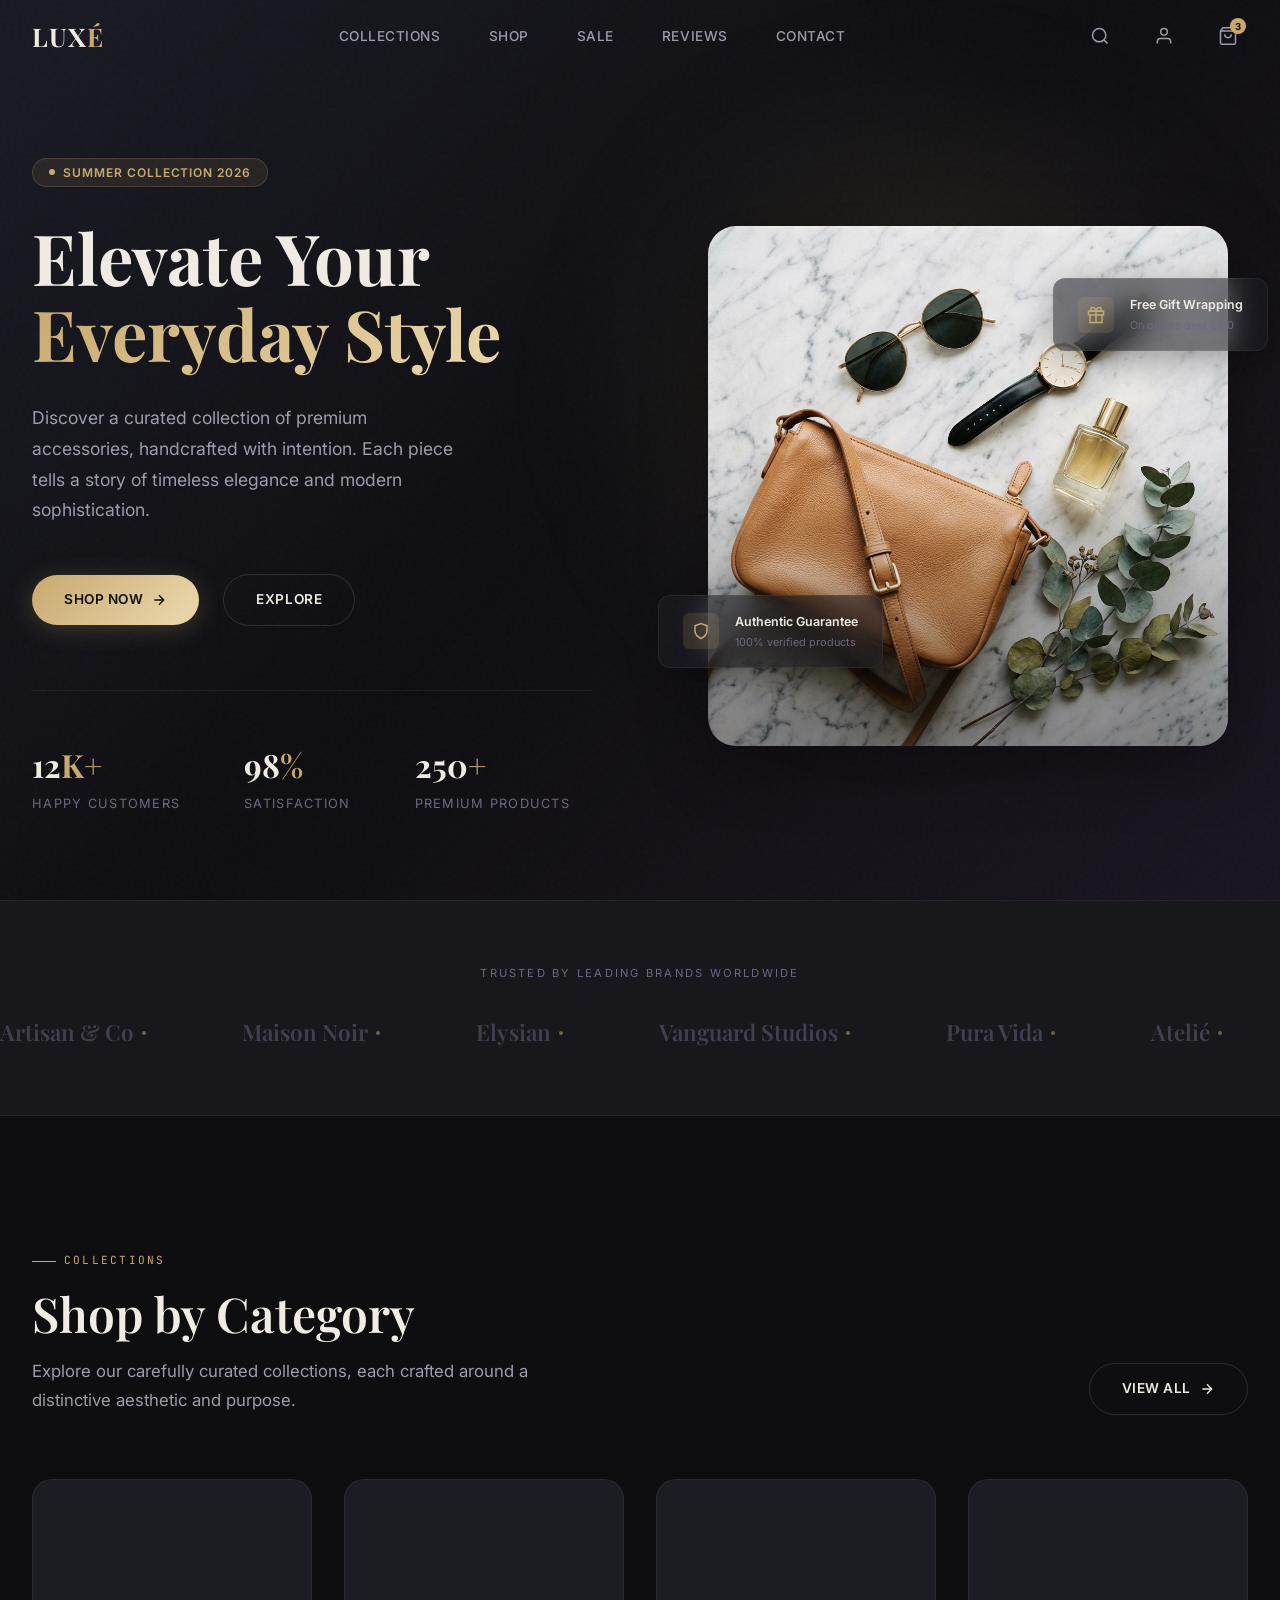
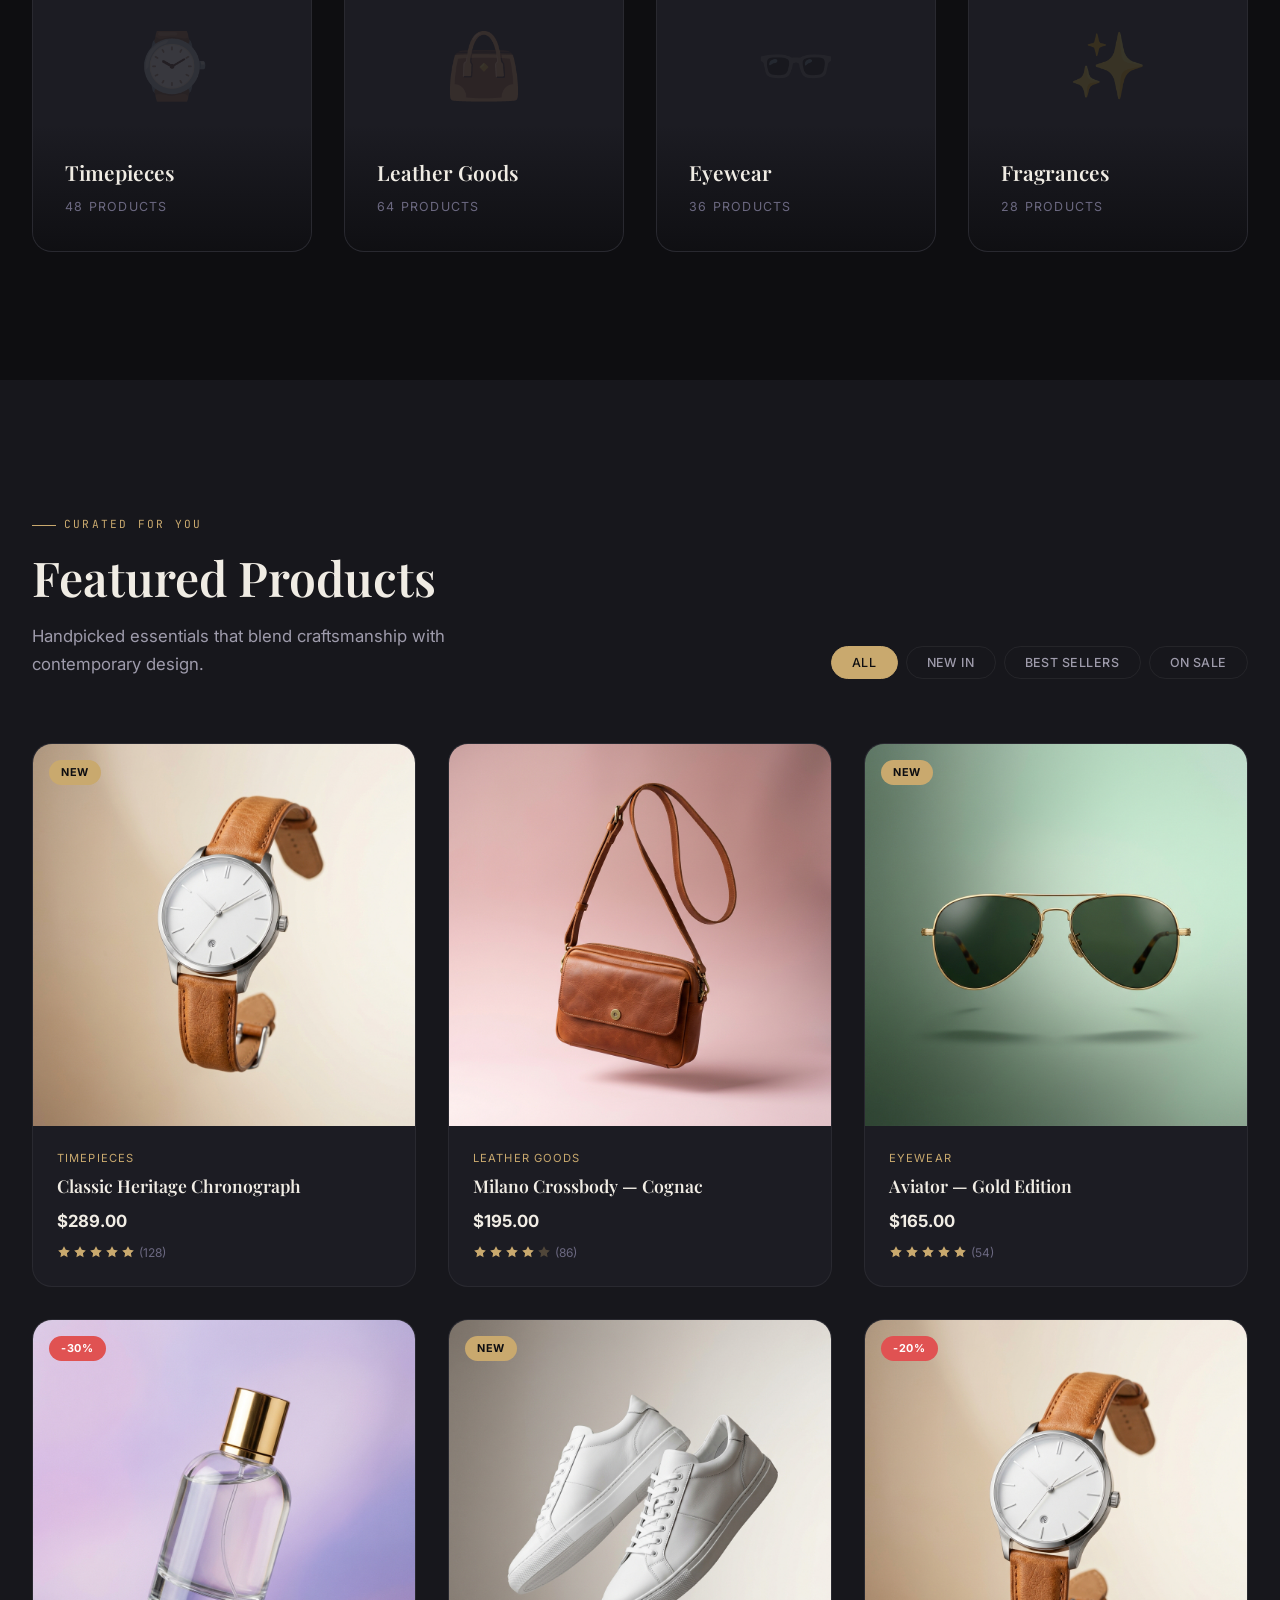
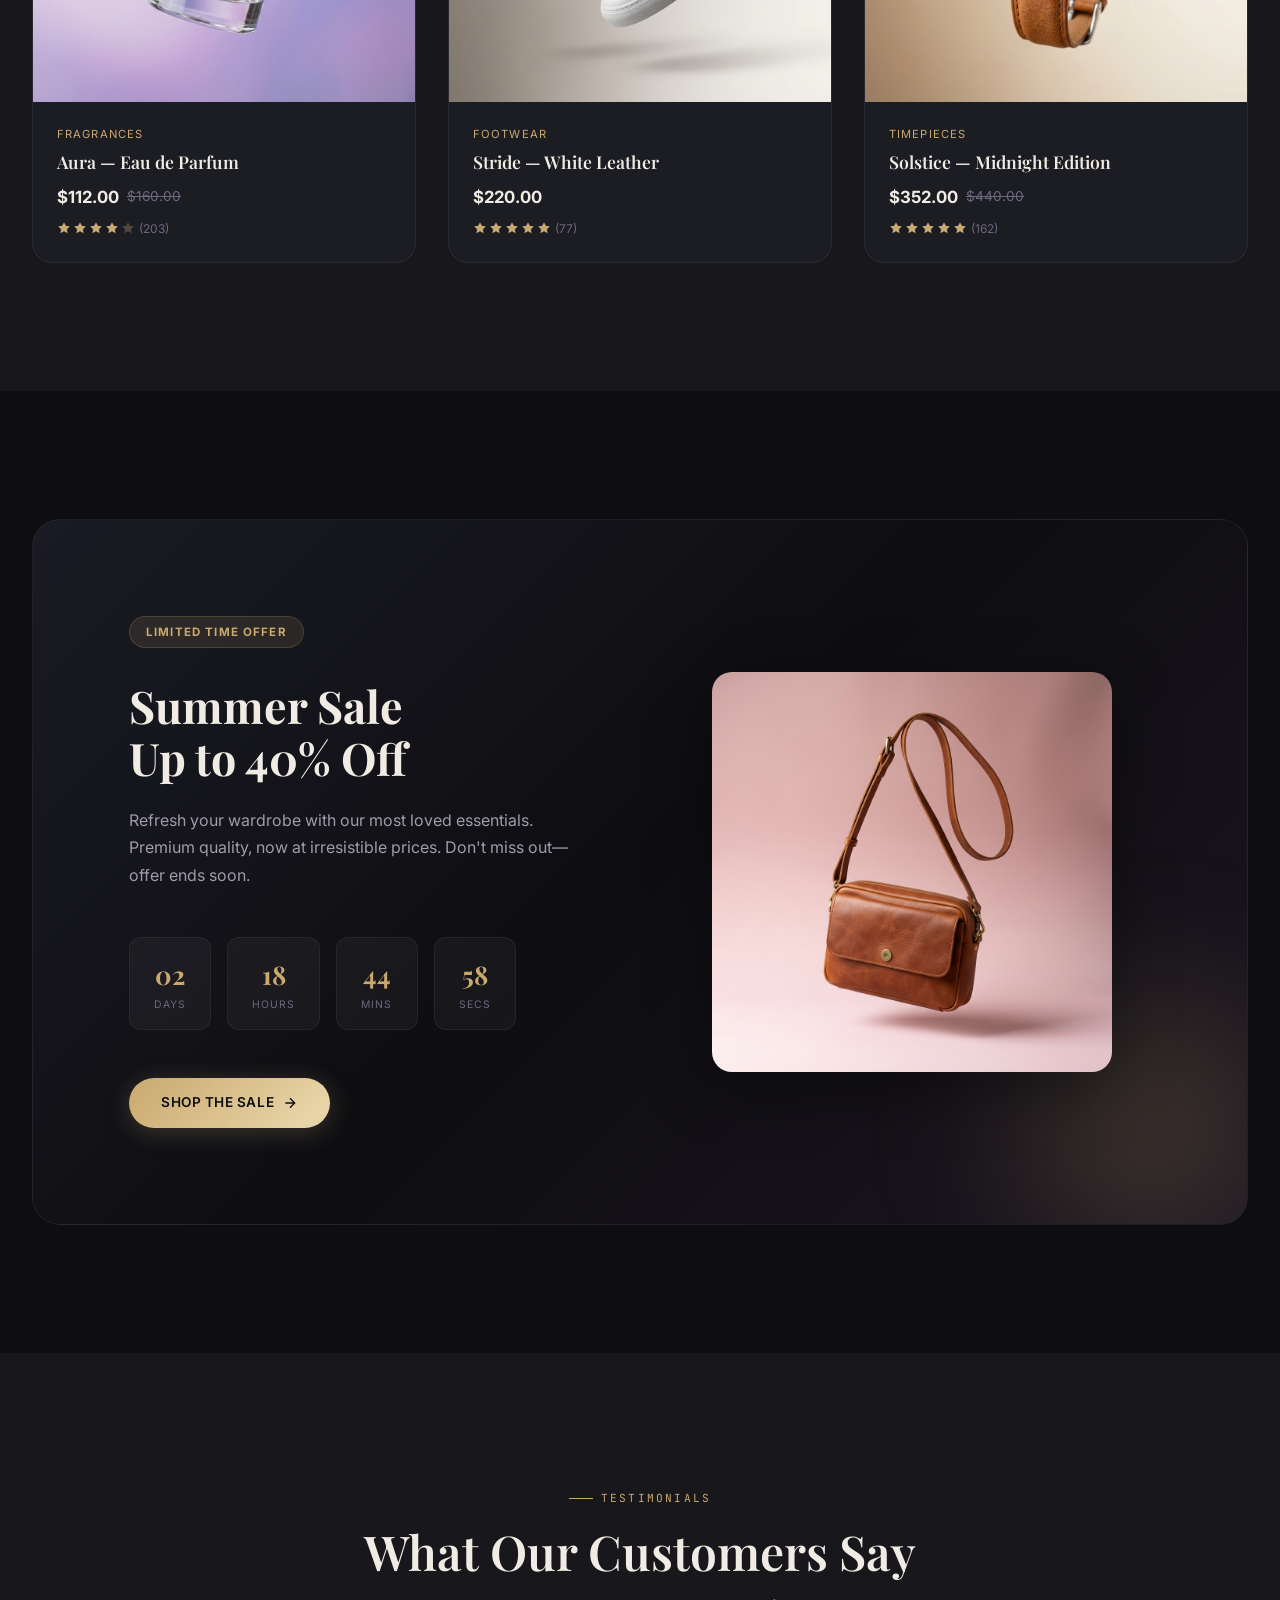
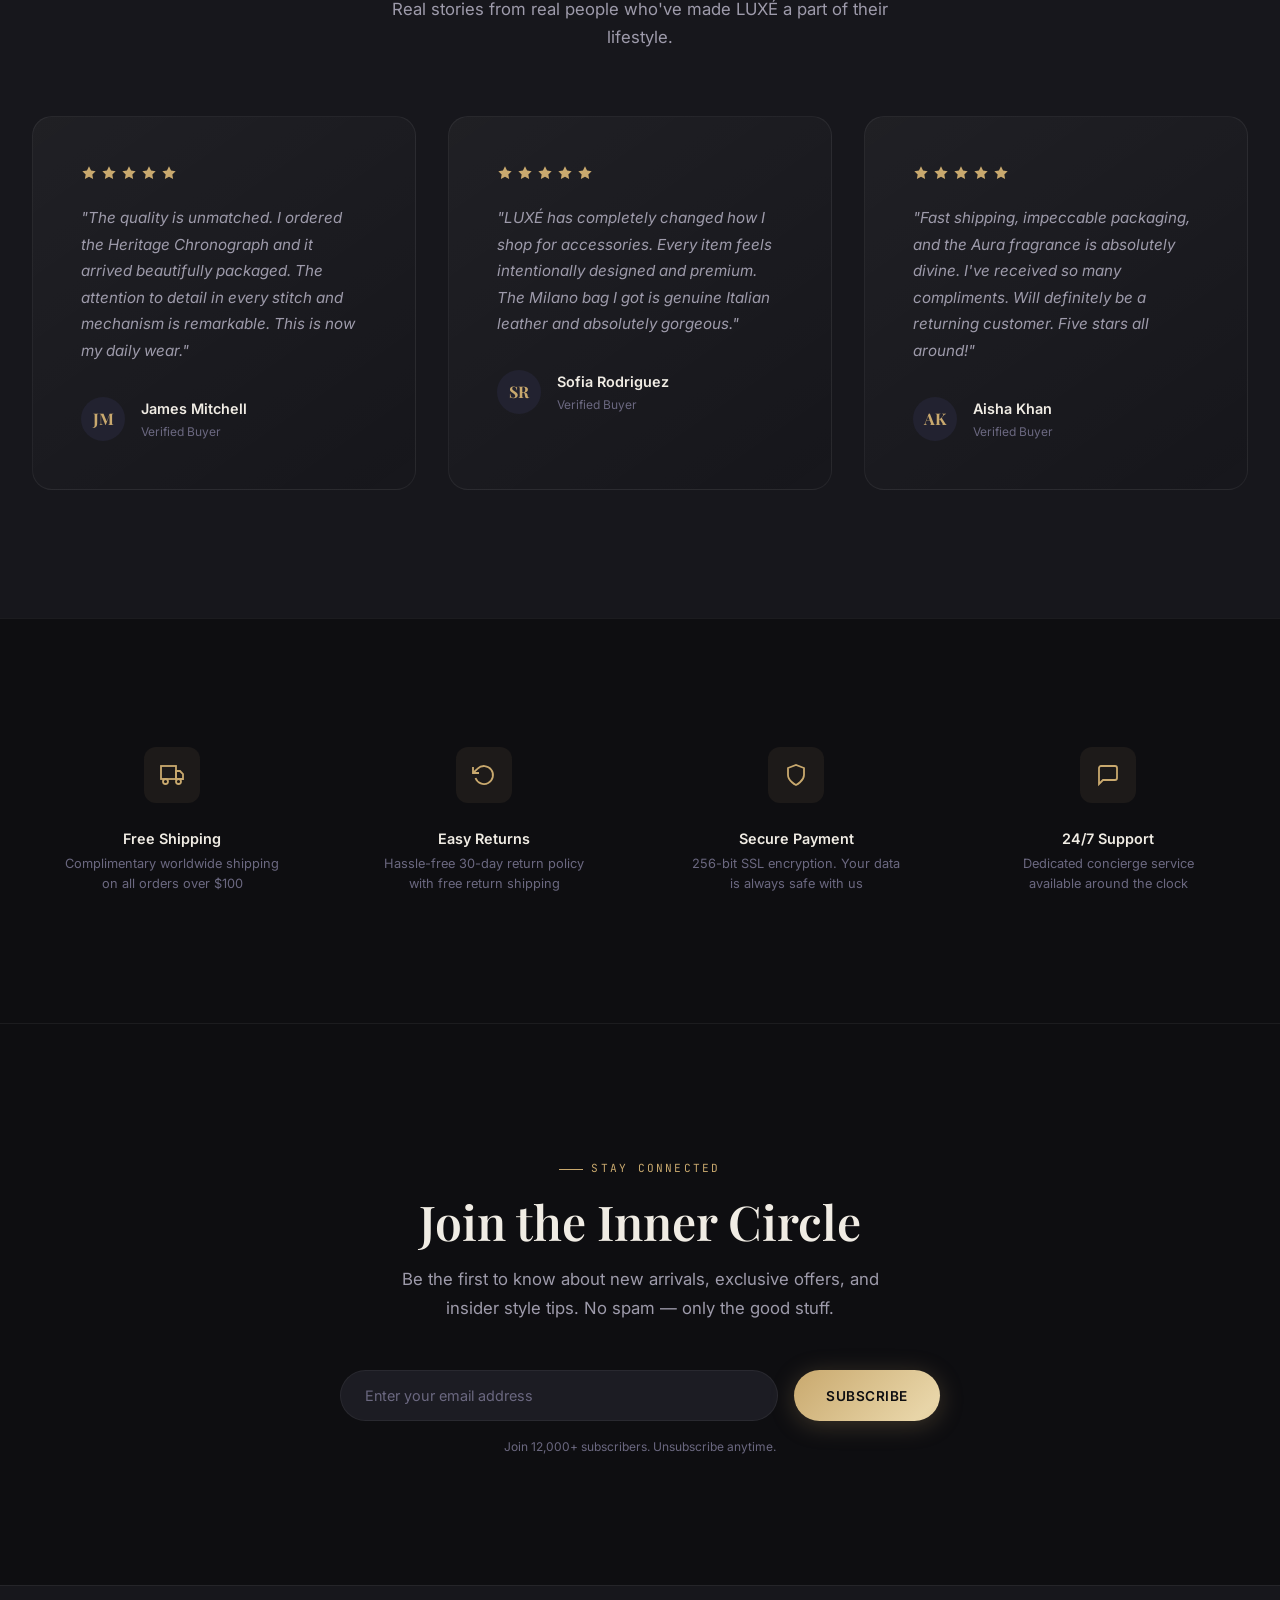
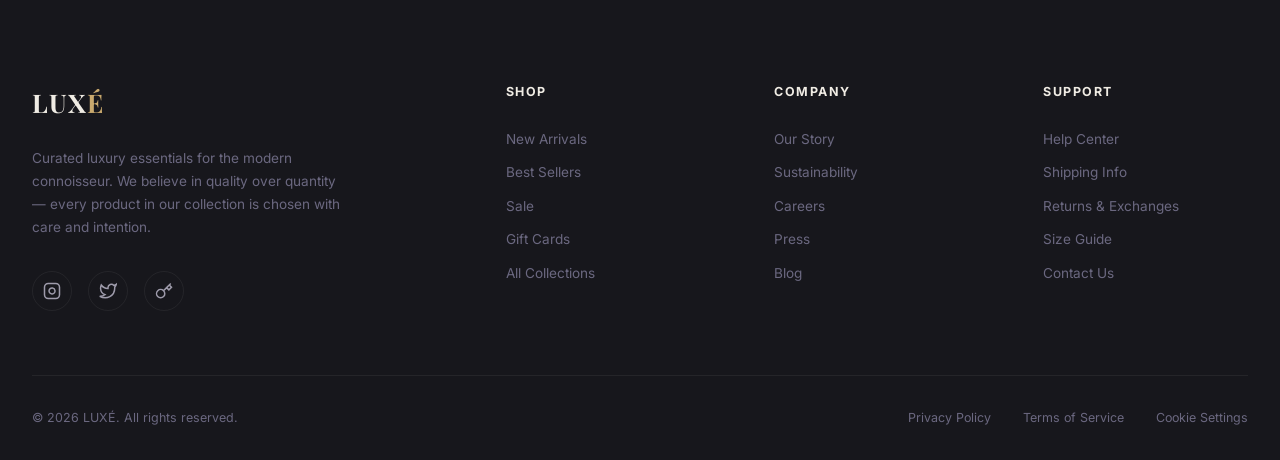
==== commit ecb23c0d: "Merge branch 'main' into branch1" ====
--- a/index.html
+++ b/index.html
@@ -32,21 +32,9 @@
         <button class="nav-icon-btn" id="search-btn" aria-label="Search">
           <svg viewBox="0 0 24 24"><circle cx="11" cy="11" r="8"/><line x1="21" y1="21" x2="16.65" y2="16.65"/></svg>
         </button>
-        <div class="nav-account-wrapper">
-          <button class="nav-icon-btn" id="account-btn" aria-label="Account">
-            <svg viewBox="0 0 24 24"><path d="M20 21v-2a4 4 0 0 0-4-4H8a4 4 0 0 0-4 4v2"/><circle cx="12" cy="7" r="4"/></svg>
-          </button>
-          <div class="nav-dropdown" id="account-dropdown">
-            <a href="dashboard.html" class="dropdown-item">
-              <svg viewBox="0 0 24 24"><path d="M20 21v-2a4 4 0 0 0-4-4H8a4 4 0 0 0-4 4v2"/><circle cx="12" cy="7" r="4"/></svg>
-              <span>Dashboard</span>
-            </a>
-            <a href="admin.html" class="dropdown-item">
-              <svg viewBox="0 0 24 24"><rect x="3" y="3" width="18" height="18" rx="2" ry="2"/><line x1="9" y1="3" x2="9" y2="21"/><line x1="3" y1="9" x2="21" y2="9"/><line x1="9" y1="14" x2="15" y2="14"/></svg>
-              <span>Merchant Admin</span>
-            </a>
-          </div>
-        </div>
+        <button class="nav-icon-btn" id="account-btn" aria-label="Account">
+          <svg viewBox="0 0 24 24"><path d="M20 21v-2a4 4 0 0 0-4-4H8a4 4 0 0 0-4 4v2"/><circle cx="12" cy="7" r="4"/></svg>
+        </button>
         <button class="nav-icon-btn" id="cart-btn" aria-label="Cart">
           <svg viewBox="0 0 24 24"><path d="M6 2L3 6v14a2 2 0 0 0 2 2h14a2 2 0 0 0 2-2V6l-3-4z"/><line x1="3" y1="6" x2="21" y2="6"/><path d="M16 10a4 4 0 0 1-8 0"/></svg>
           <span class="cart-badge">3</span>
--- a/styles.css
+++ b/styles.css
@@ -1686,1431 +1686,3 @@
     flex-wrap: wrap;
   }
 }
-
-/* ---------- Account Navigation Dropdown ---------- */
-.nav-account-wrapper {
-  position: relative;
-}
-
-.nav-dropdown {
-  position: absolute;
-  top: calc(100% + 12px);
-  right: 0;
-  width: 200px;
-  background: var(--color-bg-glass);
-  backdrop-filter: blur(24px) saturate(1.4);
-  -webkit-backdrop-filter: blur(24px) saturate(1.4);
-  border: 1px solid var(--color-border);
-  border-radius: var(--radius-md);
-  box-shadow: var(--shadow-lg);
-  padding: 8px;
-  display: flex;
-  flex-direction: column;
-  gap: 4px;
-  opacity: 0;
-  transform: translateY(10px);
-  pointer-events: none;
-  transition: all var(--duration-fast) var(--ease-out);
-  z-index: 1001;
-}
-
-.nav-dropdown.active {
-  opacity: 1;
-  transform: translateY(0);
-  pointer-events: auto;
-}
-
-.dropdown-item {
-  display: flex;
-  align-items: center;
-  gap: var(--space-md);
-  padding: 10px 14px;
-  font-size: 0.85rem;
-  font-weight: 500;
-  color: var(--color-text-secondary);
-  border-radius: var(--radius-sm);
-  transition: all var(--duration-fast) var(--ease-out);
-  white-space: nowrap;
-}
-
-.dropdown-item:hover {
-  color: var(--color-text-primary);
-  background: rgba(255, 255, 255, 0.06);
-}
-
-.dropdown-item svg {
-  width: 16px;
-  height: 16px;
-  stroke: currentColor;
-  stroke-width: 2;
-  fill: none;
-}
-
-
-/* ========================================
-   LUXÉ — Combined Dashboard & Merchant Admin
-   ======================================== */
-
-/* ---------- Shared Dashboard/Admin Layout ---------- */
-.dashboard-main {
-  display: grid;
-  grid-template-columns: 280px 1fr;
-  gap: var(--space-3xl);
-  padding-top: calc(var(--nav-height) + var(--space-3xl));
-  min-height: 80vh;
-}
-
-.db-sidebar {
-  background: var(--color-bg-elevated);
-  border: 1px solid var(--color-border);
-  border-radius: var(--radius-lg);
-  padding: var(--space-2xl) var(--space-lg);
-  height: fit-content;
-  position: sticky;
-  top: calc(var(--nav-height) + var(--space-md));
-}
-
-.user-quick-profile {
-  display: flex;
-  flex-direction: column;
-  align-items: center;
-  text-align: center;
-  padding-bottom: var(--space-xl);
-  border-bottom: 1px solid var(--color-border);
-  margin-bottom: var(--space-xl);
-}
-
-.user-avatar {
-  width: 72px;
-  height: 72px;
-  border-radius: var(--radius-full);
-  display: flex;
-  align-items: center;
-  justify-content: center;
-  font-family: var(--font-display);
-  font-size: 1.8rem;
-  font-weight: 700;
-  margin-bottom: var(--space-md);
-  box-shadow: 0 0 24px var(--color-accent-glow);
-}
-
-/* Specific user avatar colors */
-.db-sidebar .user-avatar {
-  background: var(--gradient-accent);
-  color: var(--color-bg);
-}
-
-.user-name-display {
-  font-family: var(--font-display);
-  font-size: 1.2rem;
-  font-weight: 600;
-  color: var(--color-text-primary);
-  margin-bottom: 2px;
-}
-
-.user-role-label {
-  font-family: var(--font-mono);
-  font-size: 0.65rem;
-  text-transform: uppercase;
-  color: var(--color-accent);
-  letter-spacing: 0.08em;
-}
-
-.db-nav {
-  display: flex;
-  flex-direction: column;
-  gap: var(--space-xs);
-}
-
-.db-nav-btn {
-  display: flex;
-  align-items: center;
-  gap: var(--space-md);
-  padding: 12px 18px;
-  width: 100%;
-  font-size: 0.88rem;
-  font-weight: 500;
-  color: var(--color-text-secondary);
-  border-radius: var(--radius-md);
-  text-align: left;
-  transition: all var(--duration-fast) var(--ease-out);
-}
-
-.db-nav-btn svg {
-  width: 18px;
-  height: 18px;
-  stroke: currentColor;
-  stroke-width: 2;
-  fill: none;
-  transition: transform var(--duration-fast) var(--ease-out);
-}
-
-.db-nav-btn:hover {
-  color: var(--color-text-primary);
-  background: rgba(255, 255, 255, 0.04);
-}
-
-.db-nav-btn:hover svg {
-  transform: translateX(2px);
-}
-
-.db-nav-btn.active {
-  color: var(--color-accent);
-  background: rgba(201, 169, 110, 0.08);
-  border: 1px solid rgba(201, 169, 110, 0.15);
-}
-
-.db-content {
-  min-width: 0;
-}
-
-.db-tab-pane {
-  display: none;
-  animation: fadeIn var(--duration-normal) var(--ease-out) both;
-}
-
-.db-tab-pane.active {
-  display: block;
-}
-
-@keyframes fadeIn {
-  from { opacity: 0; transform: translateY(12px); }
-  to { opacity: 1; transform: translateY(0); }
-}
-
-.db-welcome, .section-intro {
-  margin-bottom: var(--space-2xl);
-}
-
-/* ---------- Metrics Grid ---------- */
-.metrics-grid {
-  display: grid;
-  grid-template-columns: repeat(3, 1fr);
-  gap: var(--space-xl);
-  margin-bottom: var(--space-3xl);
-}
-
-.metric-card {
-  background: var(--color-bg-card);
-  border: 1px solid var(--color-border);
-  border-radius: var(--radius-lg);
-  padding: var(--space-xl);
-  transition: border-color var(--duration-fast) var(--ease-out), transform var(--duration-fast) var(--ease-out);
-}
-
-.metric-card:hover {
-  border-color: var(--color-border-hover);
-  transform: translateY(-2px);
-}
-
-.metric-header {
-  display: flex;
-  justify-content: space-between;
-  align-items: center;
-  margin-bottom: var(--space-sm);
-}
-
-.metric-title {
-  font-size: 0.8rem;
-  text-transform: uppercase;
-  letter-spacing: 0.08em;
-  color: var(--color-text-muted);
-}
-
-.metric-icon {
-  font-size: 1.2rem;
-  opacity: 0.7;
-}
-
-.metric-value {
-  font-family: var(--font-display);
-  font-size: 2.2rem;
-  font-weight: 700;
-  color: var(--color-text-primary);
-  margin-bottom: var(--space-xs);
-}
-
-.metric-subtext {
-  font-size: 0.72rem;
-  color: var(--color-text-muted);
-}
-
-/* ---------- Shared Table Style ---------- */
-.section-header-row {
-  display: flex;
-  justify-content: space-between;
-  align-items: center;
-  margin-bottom: var(--space-lg);
-}
-
-.section-header-row h3 {
-  font-family: var(--font-display);
-  font-size: 1.3rem;
-  font-weight: 600;
-}
-
-.text-link-btn {
-  font-size: 0.8rem;
-  color: var(--color-accent);
-  text-transform: uppercase;
-  letter-spacing: 0.05em;
-  font-weight: 600;
-  transition: color var(--duration-fast) var(--ease-out);
-}
-
-.text-link-btn:hover {
-  color: var(--color-accent-hover);
-}
-
-.orders-table-wrapper {
-  background: var(--color-bg-card);
-  border: 1px solid var(--color-border);
-  border-radius: var(--radius-lg);
-  overflow: hidden;
-}
-
-.db-table {
-  width: 100%;
-  border-collapse: collapse;
-  text-align: left;
-  font-size: 0.88rem;
-}
-
-.db-table th, .db-table td {
-  padding: 18px 24px;
-}
-
-.db-table th {
-  background: rgba(255,255,255,0.02);
-  color: var(--color-text-muted);
-  font-weight: 600;
-  font-size: 0.72rem;
-  text-transform: uppercase;
-  letter-spacing: 0.08em;
-  border-bottom: 1px solid var(--color-border);
-}
-
-.db-table td {
-  border-bottom: 1px solid var(--color-border);
-  color: var(--color-text-secondary);
-  vertical-align: middle;
-}
-
-.db-table tbody tr:last-child td {
-  border-bottom: none;
-}
-
-.db-table tbody tr:hover td {
-  color: var(--color-text-primary);
-  background: rgba(255,255,255,0.01);
-}
-
-/* ---------- Status Badges ---------- */
-.status-badge {
-  display: inline-flex;
-  align-items: center;
-  gap: 6px;
-  padding: 4px 10px;
-  font-size: 0.7rem;
-  font-weight: 600;
-  text-transform: uppercase;
-  letter-spacing: 0.05em;
-  border-radius: var(--radius-sm);
-  width: fit-content;
-}
-
-.status-badge::before {
-  content: '';
-  display: inline-block;
-  width: 5px;
-  height: 5px;
-  border-radius: var(--radius-full);
-}
-
-.badge-delivered {
-  background: rgba(45, 138, 78, 0.1);
-  color: #55b577;
-  border: 1px solid rgba(45, 138, 78, 0.2);
-}
-.badge-delivered::before {
-  background: #55b577;
-}
-
-.badge-intransit {
-  background: rgba(201, 169, 110, 0.1);
-  color: var(--color-accent);
-  border: 1px solid rgba(201, 169, 110, 0.2);
-}
-.badge-intransit::before {
-  background: var(--color-accent);
-}
-
-.badge-processing {
-  background: rgba(59, 130, 246, 0.1);
-  color: #60a5fa;
-  border: 1px solid rgba(59, 130, 246, 0.2);
-}
-.badge-processing::before {
-  background: #60a5fa;
-}
-
-.badge-cancelled {
-  background: rgba(220, 38, 38, 0.1);
-  color: #f87171;
-  border: 1px solid rgba(220, 38, 38, 0.2);
-}
-.badge-cancelled::before {
-  background: #f87171;
-}
-
-
-/* ---------- Customer Dashboard Elements ---------- */
-.tracking-order-card {
-  background: var(--gradient-glass);
-  backdrop-filter: blur(16px);
-  -webkit-backdrop-filter: blur(16px);
-  border: 1px solid var(--color-border);
-  border-radius: var(--radius-lg);
-  padding: var(--space-xl);
-  margin-bottom: var(--space-3xl);
-}
-
-.tracking-card-header {
-  display: flex;
-  justify-content: space-between;
-  align-items: center;
-  margin-bottom: var(--space-xl);
-}
-
-.tracking-card-header h3 {
-  font-family: var(--font-display);
-  font-size: 1.15rem;
-  font-weight: 600;
-}
-
-.tracking-card-header .order-id {
-  font-family: var(--font-mono);
-  font-size: 0.8rem;
-  background: rgba(201, 169, 110, 0.1);
-  color: var(--color-accent);
-  padding: 4px 10px;
-  border-radius: var(--radius-sm);
-  border: 1px solid rgba(201, 169, 110, 0.2);
-}
-
-.tracking-timeline {
-  display: flex;
-  justify-content: space-between;
-  position: relative;
-  margin-bottom: var(--space-xl);
-  padding: 0 var(--space-xl);
-}
-
-.tracking-timeline::before {
-  content: '';
-  position: absolute;
-  top: 10px;
-  left: calc(var(--space-xl) * 2);
-  right: calc(var(--space-xl) * 2);
-  height: 2px;
-  background: var(--color-border);
-  z-index: 1;
-}
-
-.timeline-step {
-  display: flex;
-  flex-direction: column;
-  align-items: center;
-  position: relative;
-  z-index: 2;
-  width: 80px;
-}
-
-.step-dot {
-  width: 22px;
-  height: 22px;
-  border-radius: var(--radius-full);
-  background: var(--color-bg-card);
-  border: 2px solid var(--color-border);
-  margin-bottom: var(--space-sm);
-  transition: all var(--duration-normal) var(--ease-out);
-}
-
-.step-label {
-  font-size: 0.72rem;
-  color: var(--color-text-muted);
-  text-align: center;
-  transition: color var(--duration-normal) var(--ease-out);
-}
-
-.timeline-step.completed .step-dot {
-  background: var(--color-accent);
-  border-color: var(--color-accent);
-  box-shadow: 0 0 10px var(--color-accent-glow);
-}
-
-.timeline-step.completed .step-label {
-  color: var(--color-text-primary);
-}
-
-.timeline-step.active .step-dot {
-  background: var(--color-bg);
-  border-color: var(--color-accent);
-  box-shadow: 0 0 12px var(--color-accent-glow);
-  transform: scale(1.1);
-}
-
-.timeline-step.active .step-label {
-  color: var(--color-accent);
-  font-weight: 600;
-}
-
-.tracking-info {
-  display: grid;
-  grid-template-columns: 1fr 1fr;
-  gap: var(--space-md);
-  background: rgba(255,255,255,0.02);
-  border-top: 1px solid var(--color-border);
-  padding-top: var(--space-lg);
-  font-size: 0.82rem;
-  color: var(--color-text-secondary);
-}
-
-.order-history-card {
-  background: var(--color-bg-card);
-  border: 1px solid var(--color-border);
-  border-radius: var(--radius-lg);
-  margin-bottom: var(--space-lg);
-  overflow: hidden;
-  transition: border-color var(--duration-fast) var(--ease-out);
-}
-
-.order-history-card:hover {
-  border-color: var(--color-border-hover);
-}
-
-.order-card-header {
-  padding: 20px 28px;
-  background: rgba(255,255,255,0.02);
-  display: flex;
-  justify-content: space-between;
-  align-items: center;
-  cursor: pointer;
-  user-select: none;
-}
-
-.order-header-main {
-  display: flex;
-  gap: var(--space-2xl);
-  align-items: center;
-}
-
-.order-header-info {
-  display: flex;
-  flex-direction: column;
-  gap: 4px;
-}
-
-.order-header-label {
-  font-size: 0.68rem;
-  color: var(--color-text-muted);
-  text-transform: uppercase;
-  letter-spacing: 0.05em;
-}
-
-.order-header-value {
-  font-size: 0.88rem;
-  color: var(--color-text-primary);
-  font-weight: 500;
-}
-
-.order-header-total {
-  font-family: var(--font-display);
-  color: var(--color-accent);
-  font-weight: 600;
-  font-size: 0.95rem;
-}
-
-.order-card-expand-icon {
-  width: 28px;
-  height: 28px;
-  border-radius: var(--radius-full);
-  background: rgba(255,255,255,0.05);
-  display: flex;
-  align-items: center;
-  justify-content: center;
-  color: var(--color-text-secondary);
-  transition: transform var(--duration-normal) var(--ease-out);
-}
-
-.order-card-expand-icon svg {
-  width: 14px;
-  height: 14px;
-  stroke: currentColor;
-  stroke-width: 2.5;
-  fill: none;
-}
-
-.order-history-card.expanded .order-card-expand-icon {
-  transform: rotate(180deg);
-}
-
-.order-card-details {
-  display: none;
-  padding: 28px;
-  border-top: 1px solid var(--color-border);
-  animation: slideDown var(--duration-normal) var(--ease-out) both;
-}
-
-.order-history-card.expanded .order-card-details {
-  display: block;
-}
-
-.order-items-list {
-  display: flex;
-  flex-direction: column;
-  gap: var(--space-lg);
-  margin-bottom: var(--space-xl);
-}
-
-.order-item-row {
-  display: flex;
-  justify-content: space-between;
-  align-items: center;
-}
-
-.order-item-product {
-  display: flex;
-  align-items: center;
-  gap: var(--space-lg);
-}
-
-.order-item-img-wrapper {
-  width: 60px;
-  height: 60px;
-  border-radius: var(--radius-sm);
-  overflow: hidden;
-  background: var(--color-bg);
-  border: 1px solid var(--color-border);
-}
-
-.order-item-img-wrapper img {
-  width: 100%;
-  height: 100%;
-  object-fit: cover;
-}
-
-.order-item-name {
-  font-size: 0.88rem;
-  color: var(--color-text-primary);
-  font-weight: 500;
-}
-
-.order-item-category {
-  font-size: 0.72rem;
-  color: var(--color-text-muted);
-  text-transform: uppercase;
-}
-
-.order-item-pricing {
-  text-align: right;
-}
-
-.order-item-price {
-  font-size: 0.88rem;
-  color: var(--color-text-primary);
-}
-
-.order-item-qty {
-  font-size: 0.72rem;
-  color: var(--color-text-muted);
-  margin-top: 2px;
-}
-
-.order-footer-details {
-  display: grid;
-  grid-template-columns: 1fr 1.5fr;
-  gap: var(--space-xl);
-  padding-top: var(--space-xl);
-  border-top: 1px solid var(--color-border);
-  font-size: 0.82rem;
-}
-
-.order-footer-col h4 {
-  font-size: 0.75rem;
-  color: var(--color-text-muted);
-  text-transform: uppercase;
-  letter-spacing: 0.05em;
-  margin-bottom: 6px;
-}
-
-.order-footer-col p {
-  color: var(--color-text-secondary);
-}
-
-.wishlist-grid {
-  display: grid;
-  grid-template-columns: repeat(3, 1fr);
-  gap: var(--space-xl);
-}
-
-.wishlist-grid .product-card {
-  aspect-ratio: auto;
-  border-radius: var(--radius-lg);
-  overflow: hidden;
-  background: var(--color-bg-card);
-  border: 1px solid var(--color-border);
-  transition: transform var(--duration-normal) var(--ease-out), border-color var(--duration-normal) var(--ease-out);
-}
-
-.wishlist-grid .product-card:hover {
-  transform: translateY(-4px);
-  border-color: var(--color-border-hover);
-}
-
-.wishlist-grid .product-image {
-  position: relative;
-  aspect-ratio: 1;
-  overflow: hidden;
-  background: rgba(255,255,255,0.01);
-}
-
-.wishlist-grid .product-image img {
-  width: 100%;
-  height: 100%;
-  object-fit: cover;
-}
-
-.wishlist-grid .product-quick-add {
-  position: absolute;
-  bottom: 0;
-  left: 0;
-  right: 0;
-  padding: 12px;
-  background: linear-gradient(to top, rgba(14,14,17,0.8), transparent);
-  opacity: 0;
-  transform: translateY(10px);
-  transition: all var(--duration-normal) var(--ease-out);
-}
-
-.wishlist-grid .product-card:hover .product-quick-add {
-  opacity: 1;
-  transform: translateY(0);
-}
-
-.wishlist-grid .product-quick-add button {
-  width: 100%;
-  background: var(--color-text-primary);
-  color: var(--color-bg);
-  padding: 8px 16px;
-  border-radius: var(--radius-full);
-  font-size: 0.72rem;
-  font-weight: 600;
-  text-transform: uppercase;
-  letter-spacing: 0.05em;
-  transition: all var(--duration-fast) var(--ease-out);
-}
-
-.wishlist-grid .product-quick-add button:hover {
-  background: var(--color-accent);
-}
-
-.wishlist-grid .product-info {
-  padding: var(--space-md);
-}
-
-.wishlist-empty-state {
-  text-align: center;
-  padding: var(--space-5xl) 0;
-  border: 1px dashed var(--color-border);
-  border-radius: var(--radius-lg);
-}
-
-.empty-state-icon {
-  font-size: 3rem;
-  margin-bottom: var(--space-md);
-}
-
-.wishlist-empty-state h3 {
-  font-family: var(--font-display);
-  font-size: 1.4rem;
-  margin-bottom: var(--space-sm);
-}
-
-.wishlist-empty-state p {
-  color: var(--color-text-secondary);
-  font-size: 0.9rem;
-  margin-bottom: var(--space-xl);
-}
-
-.settings-form {
-  background: var(--color-bg-card);
-  border: 1px solid var(--color-border);
-  border-radius: var(--radius-lg);
-  padding: var(--space-3xl);
-}
-
-.form-grid {
-  display: grid;
-  grid-template-columns: 1fr 1fr;
-  gap: var(--space-xl);
-  margin-bottom: var(--space-2xl);
-}
-
-.form-group {
-  display: flex;
-  flex-direction: column;
-  gap: 8px;
-}
-
-.form-group.full-width {
-  grid-column: span 2;
-}
-
-.form-group label {
-  font-size: 0.72rem;
-  font-weight: 600;
-  text-transform: uppercase;
-  letter-spacing: 0.05em;
-  color: var(--color-text-muted);
-}
-
-.form-input, .form-textarea {
-  background: rgba(0,0,0,0.2);
-  border: 1px solid var(--color-border);
-  border-radius: var(--radius-sm);
-  padding: 12px 16px;
-  color: var(--color-text-primary);
-  font-size: 0.88rem;
-  transition: all var(--duration-fast) var(--ease-out);
-}
-
-.form-input:focus, .form-textarea:focus {
-  border-color: var(--color-accent);
-  box-shadow: 0 0 10px var(--color-accent-glow);
-}
-
-.form-textarea {
-  resize: vertical;
-}
-
-
-/* ---------- Merchant Admin Elements ---------- */
-.chart-card {
-  background: var(--color-bg-card);
-  border: 1px solid var(--color-border);
-  border-radius: var(--radius-lg);
-  padding: var(--space-xl) var(--space-2xl);
-  margin-bottom: var(--space-3xl);
-}
-
-.chart-header {
-  display: flex;
-  justify-content: space-between;
-  align-items: center;
-  margin-bottom: var(--space-xl);
-}
-
-.chart-header h3 {
-  font-family: var(--font-display);
-  font-size: 1.15rem;
-  font-weight: 600;
-}
-
-.chart-legend {
-  display: flex;
-  align-items: center;
-  gap: 8px;
-  font-size: 0.75rem;
-  color: var(--color-text-secondary);
-}
-
-.legend-dot {
-  width: 8px;
-  height: 8px;
-  background: var(--color-accent);
-  border-radius: var(--radius-full);
-}
-
-.chart-container {
-  height: 220px;
-  width: 100%;
-  position: relative;
-}
-
-.sales-chart {
-  width: 100%;
-  height: 100%;
-  overflow: visible;
-}
-
-.chart-line {
-  filter: drop-shadow(0px 8px 12px var(--color-accent-glow));
-}
-
-.chart-labels {
-  display: flex;
-  justify-content: space-between;
-  margin-top: var(--space-md);
-  font-size: 0.7rem;
-  color: var(--color-text-muted);
-  font-family: var(--font-mono);
-}
-
-.analytics-row {
-  display: grid;
-  grid-template-columns: 1.2fr 1fr;
-  gap: var(--space-xl);
-}
-
-.category-shares-card, .stock-alerts-card {
-  background: var(--color-bg-card);
-  border: 1px solid var(--color-border);
-  border-radius: var(--radius-lg);
-  padding: var(--space-xl);
-}
-
-.category-shares-card h3, .stock-alerts-card h3 {
-  font-family: var(--font-display);
-  font-size: 1.1rem;
-  font-weight: 600;
-  margin-bottom: var(--space-lg);
-  border-bottom: 1px solid var(--color-border);
-  padding-bottom: var(--space-sm);
-}
-
-.category-bars-list {
-  display: flex;
-  flex-direction: column;
-  gap: var(--space-md);
-}
-
-.category-bar-group {
-  display: flex;
-  flex-direction: column;
-  gap: 6px;
-}
-
-.category-bar-info {
-  display: flex;
-  justify-content: space-between;
-  font-size: 0.8rem;
-  color: var(--color-text-secondary);
-}
-
-.category-bar-label {
-  font-weight: 500;
-}
-
-.category-bar-val {
-  font-family: var(--font-mono);
-  color: var(--color-accent);
-}
-
-.category-bar-track {
-  width: 100%;
-  height: 6px;
-  background: rgba(255,255,255,0.03);
-  border-radius: var(--radius-full);
-  overflow: hidden;
-}
-
-.category-bar-fill {
-  height: 100%;
-  background: var(--gradient-accent);
-  border-radius: var(--radius-full);
-  transition: width 1s var(--ease-out);
-}
-
-.alerts-list {
-  display: flex;
-  flex-direction: column;
-  gap: var(--space-sm);
-}
-
-.stock-alert-item {
-  display: flex;
-  justify-content: space-between;
-  align-items: center;
-  padding: 10px 14px;
-  border-radius: var(--radius-md);
-  font-size: 0.8rem;
-}
-
-.stock-alert-item.critical {
-  background: rgba(220, 38, 38, 0.1);
-  border: 1px solid rgba(220, 38, 38, 0.15);
-  color: #f87171;
-}
-
-.stock-alert-item.warning {
-  background: rgba(201, 169, 110, 0.1);
-  border: 1px solid rgba(201, 169, 110, 0.15);
-  color: var(--color-accent);
-}
-
-.alert-item-name {
-  font-weight: 500;
-}
-
-.alert-item-badge {
-  font-family: var(--font-mono);
-  font-size: 0.72rem;
-  padding: 2px 8px;
-  border-radius: var(--radius-sm);
-  background: rgba(0,0,0,0.2);
-}
-
-.product-cell {
-  display: flex;
-  align-items: center;
-  gap: var(--space-md);
-}
-
-.product-thumb {
-  width: 44px;
-  height: 44px;
-  border-radius: var(--radius-sm);
-  object-fit: cover;
-  background: var(--color-bg);
-  border: 1px solid var(--color-border);
-}
-
-.product-cell-name {
-  font-weight: 500;
-  color: var(--color-text-primary);
-}
-
-.stock-cell.out {
-  color: #f87171;
-  font-weight: 600;
-}
-
-.stock-cell.low {
-  color: var(--color-accent);
-  font-weight: 500;
-}
-
-.action-btn-group {
-  display: flex;
-  gap: 8px;
-}
-
-.action-btn {
-  width: 32px;
-  height: 32px;
-  border-radius: var(--radius-sm);
-  display: flex;
-  align-items: center;
-  justify-content: center;
-  transition: all var(--duration-fast) var(--ease-out);
-  color: var(--color-text-secondary);
-  border: 1px solid var(--color-border);
-}
-
-.action-btn:hover {
-  color: var(--color-text-primary);
-  background: rgba(255, 255, 255, 0.06);
-}
-
-.action-btn.edit:hover {
-  border-color: var(--color-accent);
-  color: var(--color-accent);
-}
-
-.action-btn.delete:hover {
-  border-color: #ef4444;
-  color: #f87171;
-  background: rgba(239, 68, 68, 0.08);
-}
-
-.action-btn svg {
-  width: 14px;
-  height: 14px;
-  stroke: currentColor;
-  stroke-width: 2.2;
-  fill: none;
-}
-
-.status-select {
-  background: var(--color-bg-elevated);
-  border: 1px solid var(--color-border);
-  color: var(--color-text-secondary);
-  padding: 6px 12px;
-  border-radius: var(--radius-sm);
-  font-size: 0.8rem;
-  outline: none;
-  font-family: inherit;
-  cursor: pointer;
-  transition: all var(--duration-fast) var(--ease-out);
-}
-
-.status-select:focus {
-  border-color: var(--color-accent);
-  color: var(--color-text-primary);
-}
-
-.modal-overlay {
-  position: fixed;
-  inset: 0;
-  background: rgba(8, 8, 10, 0.8);
-  backdrop-filter: blur(12px);
-  -webkit-backdrop-filter: blur(12px);
-  z-index: 10000;
-  display: flex;
-  align-items: center;
-  justify-content: center;
-  opacity: 0;
-  pointer-events: none;
-  transition: opacity var(--duration-normal) var(--ease-out);
-}
-
-.modal-overlay.active {
-  opacity: 1;
-  pointer-events: auto;
-}
-
-.modal-card {
-  background: var(--color-bg-elevated);
-  border: 1px solid var(--color-border-hover);
-  border-radius: var(--radius-lg);
-  width: 90%;
-  max-width: 600px;
-  box-shadow: var(--shadow-lg);
-  padding: var(--space-2xl);
-  transform: translateY(20px);
-  transition: transform var(--duration-normal) var(--ease-out);
-}
-
-.modal-overlay.active .modal-card {
-  transform: translateY(0);
-}
-
-.modal-header {
-  display: flex;
-  justify-content: space-between;
-  align-items: center;
-  margin-bottom: var(--space-xl);
-  border-bottom: 1px solid var(--color-border);
-  padding-bottom: var(--space-sm);
-}
-
-.modal-header h3 {
-  font-family: var(--font-display);
-  font-size: 1.3rem;
-  font-weight: 600;
-}
-
-.modal-close {
-  font-size: 1.8rem;
-  color: var(--color-text-muted);
-  cursor: pointer;
-  line-height: 1;
-  transition: color var(--duration-fast) var(--ease-out);
-}
-
-.modal-close:hover {
-  color: var(--color-text-primary);
-}
-
-.modal-form .form-grid {
-  display: grid;
-  grid-template-columns: 1fr 1fr;
-  gap: var(--space-md) var(--space-xl);
-}
-
-.modal-form .form-group {
-  display: flex;
-  flex-direction: column;
-  gap: 6px;
-}
-
-.modal-form label {
-  font-size: 0.7rem;
-  font-weight: 600;
-  text-transform: uppercase;
-  letter-spacing: 0.05em;
-  color: var(--color-text-muted);
-}
-
-.modal-form .form-input {
-  background: rgba(0,0,0,0.25);
-  border: 1px solid var(--color-border);
-  border-radius: var(--radius-sm);
-  padding: 10px 14px;
-  color: var(--color-text-primary);
-  font-size: 0.88rem;
-  transition: all var(--duration-fast) var(--ease-out);
-}
-
-.modal-form .form-input:focus {
-  border-color: var(--color-accent);
-  box-shadow: 0 0 10px var(--color-accent-glow);
-}
-
-
-/* ---------- Responsive Grid Adaptations ---------- */
-@media (max-width: 1024px) {
-  .dashboard-main {
-    grid-template-columns: 1fr;
-    gap: var(--space-2xl);
-  }
-
-  .db-sidebar {
-    position: static;
-    width: 100%;
-  }
-
-  .db-nav {
-    flex-direction: row;
-    flex-wrap: wrap;
-  }
-
-  .db-nav-btn {
-    width: auto;
-    flex: 1;
-    justify-content: center;
-  }
-
-  .wishlist-grid {
-    grid-template-columns: 1fr 1fr;
-  }
-
-  .analytics-row {
-    grid-template-columns: 1fr;
-  }
-}
-
-@media (max-width: 768px) {
-  .db-nav {
-    flex-direction: column;
-  }
-
-  .db-nav-btn {
-    width: 100%;
-    justify-content: flex-start;
-  }
-
-  .metrics-grid {
-    grid-template-columns: 1fr;
-  }
-
-  .wishlist-grid {
-    grid-template-columns: 1fr 1fr;
-  }
-
-  .form-grid {
-    grid-template-columns: 1fr;
-  }
-
-  .form-group.full-width {
-    grid-column: span 1;
-  }
-
-  .tracking-info {
-    grid-template-columns: 1fr;
-  }
-
-  .order-header-main {
-    flex-wrap: wrap;
-    gap: var(--space-md);
-  }
-
-  .modal-form .form-grid {
-    grid-template-columns: 1fr;
-  }
-}
-
-@media (max-width: 480px) {
-  .wishlist-grid {
-    grid-template-columns: 1fr;
-  }
-
-  .order-card-header {
-    flex-direction: column;
-    align-items: flex-start;
-    gap: var(--space-md);
-  }
-  
-  .order-card-expand-icon {
-    align-self: flex-end;
-  }
-
-  .chart-card {
-    padding: var(--space-md);
-  }
-}
-
-/* ========================================
-   ADMIN ACCESS LOCK SCREEN
-   ======================================== */
-.admin-lock-screen {
-  position: fixed;
-  top: 0;
-  left: 0;
-  width: 100vw;
-  height: 100vh;
-  background: rgba(14, 14, 17, 0.92);
-  backdrop-filter: blur(25px) saturate(1.2);
-  -webkit-backdrop-filter: blur(25px) saturate(1.2);
-  z-index: 99999;
-  display: flex;
-  align-items: center;
-  justify-content: center;
-  opacity: 1;
-  visibility: visible;
-  transition: opacity 0.4s var(--ease-out), visibility 0.4s var(--ease-out);
-}
-
-.admin-lock-screen.hidden {
-  opacity: 0;
-  visibility: hidden;
-  pointer-events: none;
-}
-
-.admin-lock-screen .lock-card {
-  width: 100%;
-  max-width: 420px;
-  background: var(--color-bg-glass);
-  border: 1px solid var(--color-border);
-  border-radius: var(--radius-lg);
-  padding: var(--space-2xl);
-  box-shadow: 0 25px 50px -12px rgba(0, 0, 0, 0.5), 0 0 40px rgba(201, 169, 110, 0.05);
-  display: flex;
-  flex-direction: column;
-  align-items: center;
-  text-align: center;
-  position: relative;
-  overflow: hidden;
-  animation: lockCardEntrance 0.6s var(--ease-out) both;
-}
-
-.admin-lock-screen .lock-card::before {
-  content: '';
-  position: absolute;
-  top: 0;
-  left: 0;
-  right: 0;
-  height: 2px;
-  background: var(--gradient-accent);
-}
-
-@keyframes lockCardEntrance {
-  0% {
-    opacity: 0;
-    transform: translateY(30px);
-  }
-  100% {
-    opacity: 1;
-    transform: translateY(0);
-  }
-}
-
-.admin-lock-screen .lock-icon {
-  width: 64px;
-  height: 64px;
-  border-radius: 50%;
-  background: rgba(201, 169, 110, 0.08);
-  border: 1px solid rgba(201, 169, 110, 0.2);
-  color: var(--color-accent);
-  display: flex;
-  align-items: center;
-  justify-content: center;
-  font-size: 1.8rem;
-  margin-bottom: var(--space-lg);
-  box-shadow: 0 0 15px rgba(201, 169, 110, 0.1);
-  transition: transform var(--duration-normal) var(--ease-out);
-}
-
-.admin-lock-screen .lock-card:hover .lock-icon {
-  transform: scale(1.05) rotate(-5deg);
-}
-
-.admin-lock-screen h2 {
-  font-family: var(--font-display);
-  color: var(--color-text-primary);
-  font-size: 1.6rem;
-  font-weight: 500;
-  letter-spacing: 0.02em;
-  margin-bottom: var(--space-xs);
-}
-
-.admin-lock-screen .lock-sub {
-  color: var(--color-text-secondary);
-  font-size: 0.88rem;
-  margin-bottom: var(--space-xl);
-}
-
-.admin-lock-screen .lock-form {
-  width: 100%;
-  display: flex;
-  flex-direction: column;
-  gap: var(--space-md);
-}
-
-.admin-lock-screen .lock-form .form-group {
-  text-align: left;
-}
-
-.admin-lock-screen .lock-form label {
-  font-size: 0.72rem;
-  font-weight: 600;
-  text-transform: uppercase;
-  letter-spacing: 0.08em;
-  color: var(--color-text-muted);
-  margin-bottom: 6px;
-}
-
-.admin-lock-screen .lock-form .form-input {
-  width: 100%;
-  background: rgba(0, 0, 0, 0.35);
-  border: 1px solid var(--color-border);
-  border-radius: var(--radius-sm);
-  padding: 12px var(--space-md);
-  color: var(--color-text-primary);
-  font-size: 0.95rem;
-  transition: all var(--duration-fast) var(--ease-out);
-}
-
-.admin-lock-screen .lock-form .form-input:focus {
-  border-color: var(--color-accent);
-  box-shadow: 0 0 12px var(--color-accent-glow);
-  background: rgba(0, 0, 0, 0.5);
-  outline: none;
-}
-
-.admin-lock-screen .lock-hint {
-  margin-top: var(--space-xl);
-  font-size: 0.75rem;
-  color: var(--color-text-muted);
-}
-
-.admin-lock-screen .lock-hint strong {
-  color: var(--color-accent);
-}
-
-/* Shaking animation on wrong password */
-.admin-lock-screen .lock-card.shake {
-  animation: lockShake 0.4s ease;
-}
-
-@keyframes lockShake {
-  0%, 100% { transform: translateX(0); }
-  20%, 60% { transform: translateX(-8px); }
-  40%, 80% { transform: translateX(8px); }
-}
-
-/* Nav dropdown lock indicator */
-.nav-dropdown .dropdown-item span {
-  display: inline-flex;
-  align-items: center;
-  gap: 8px;
-}
-
-.nav-dropdown .dropdown-item .lock-badge {
-  font-size: 0.75rem;
-  opacity: 0.7;
-}
-
-
-
